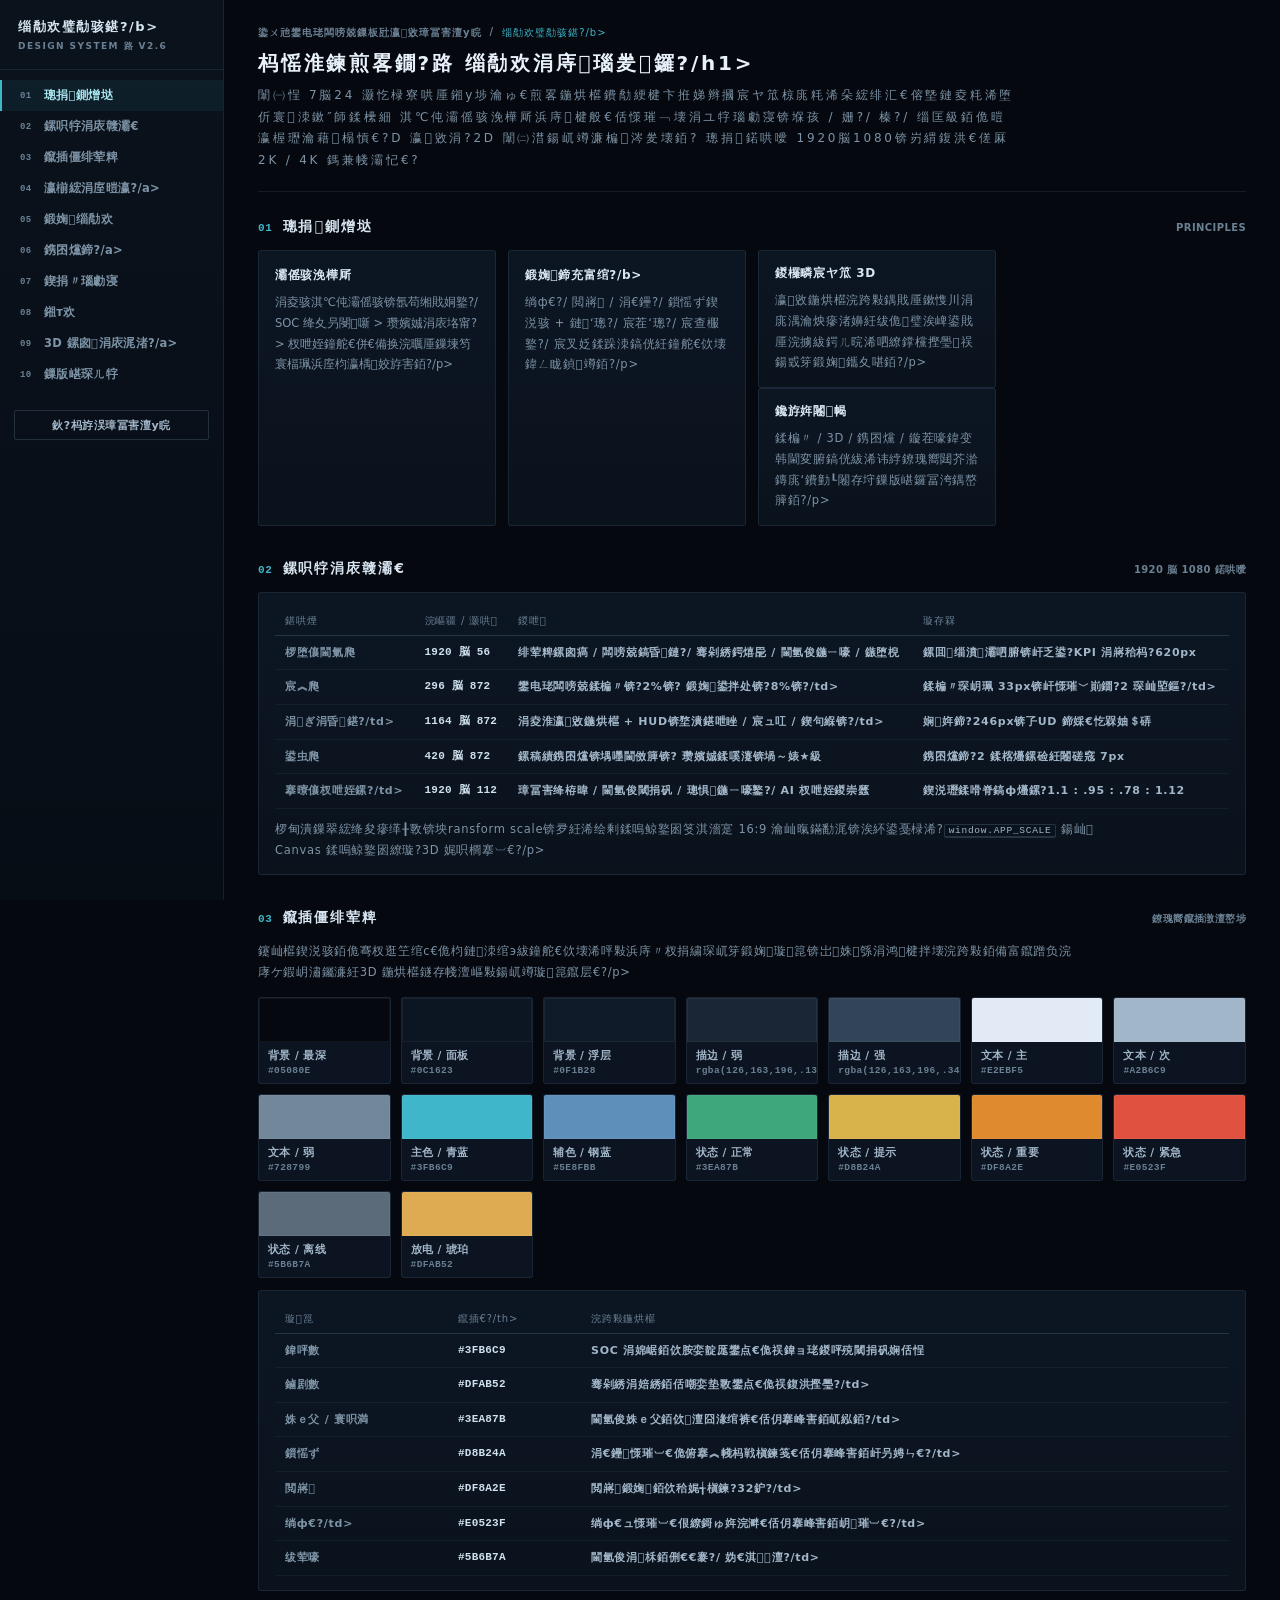
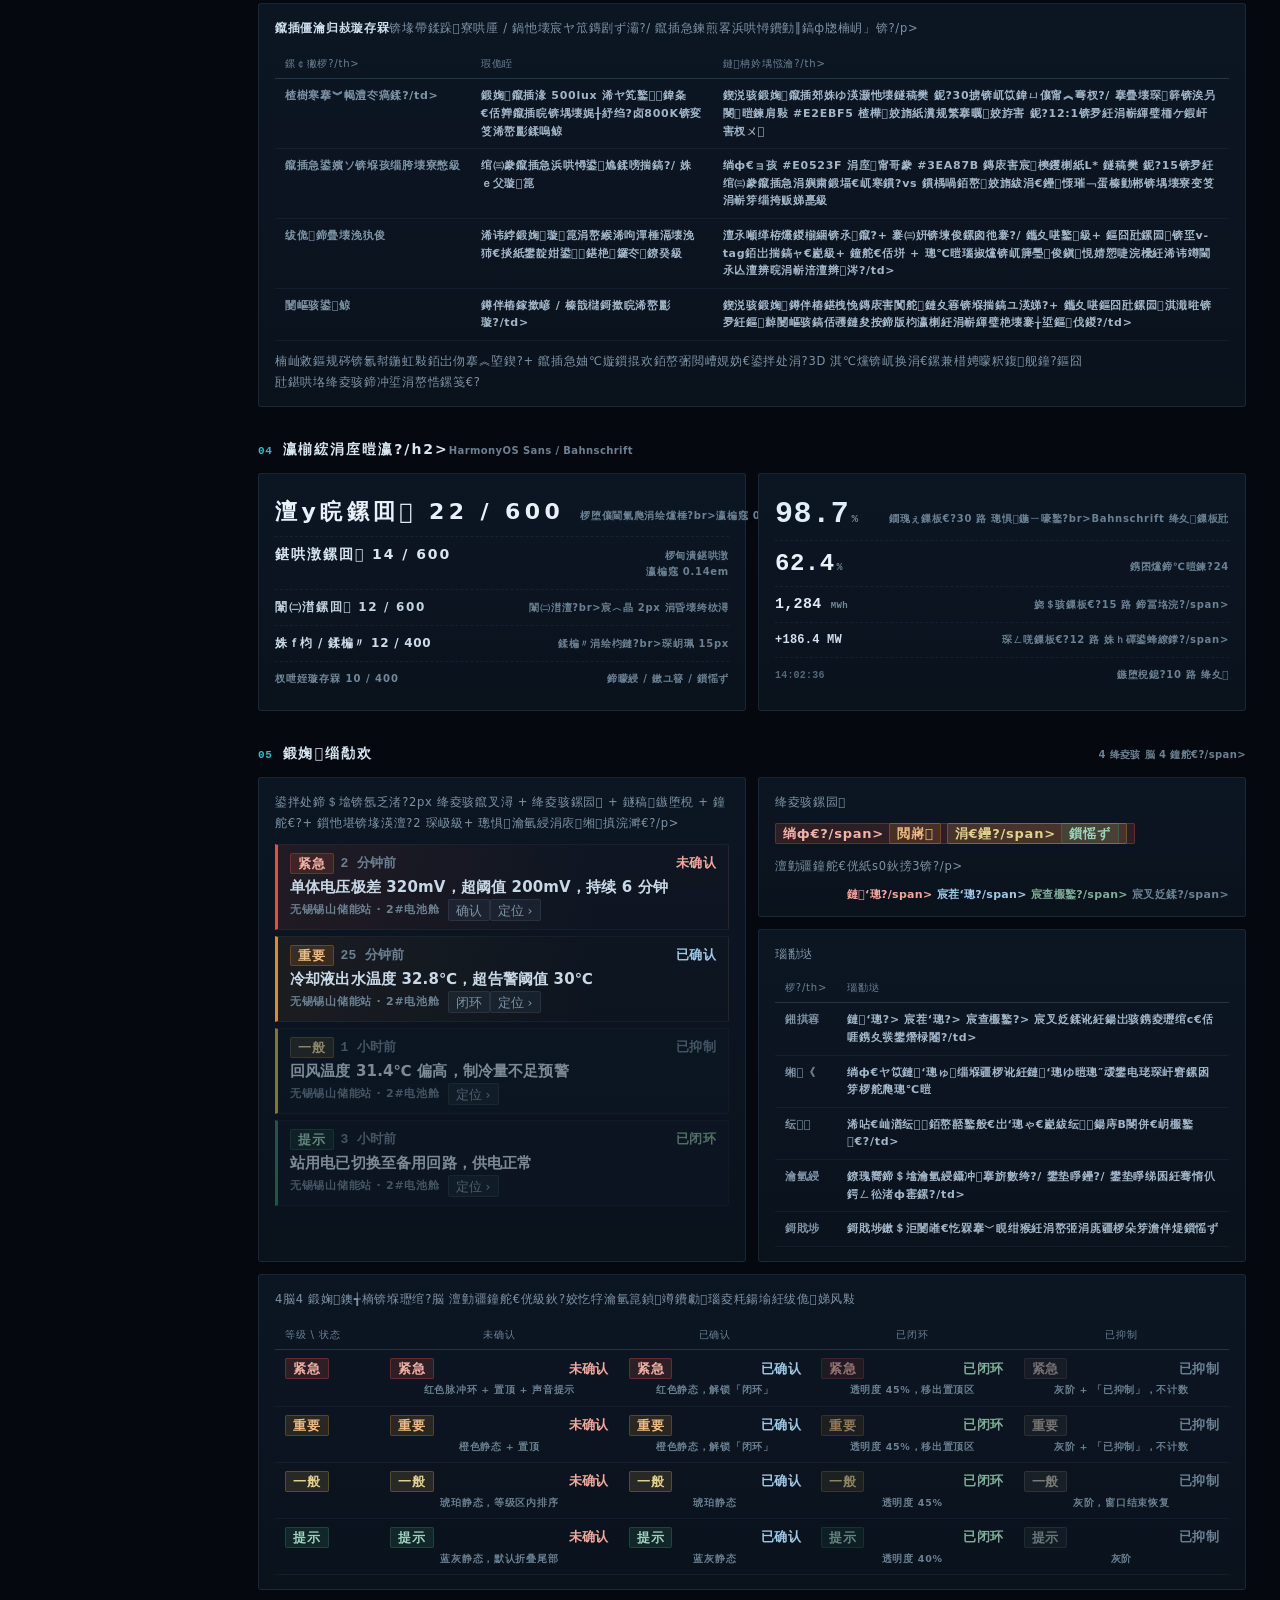
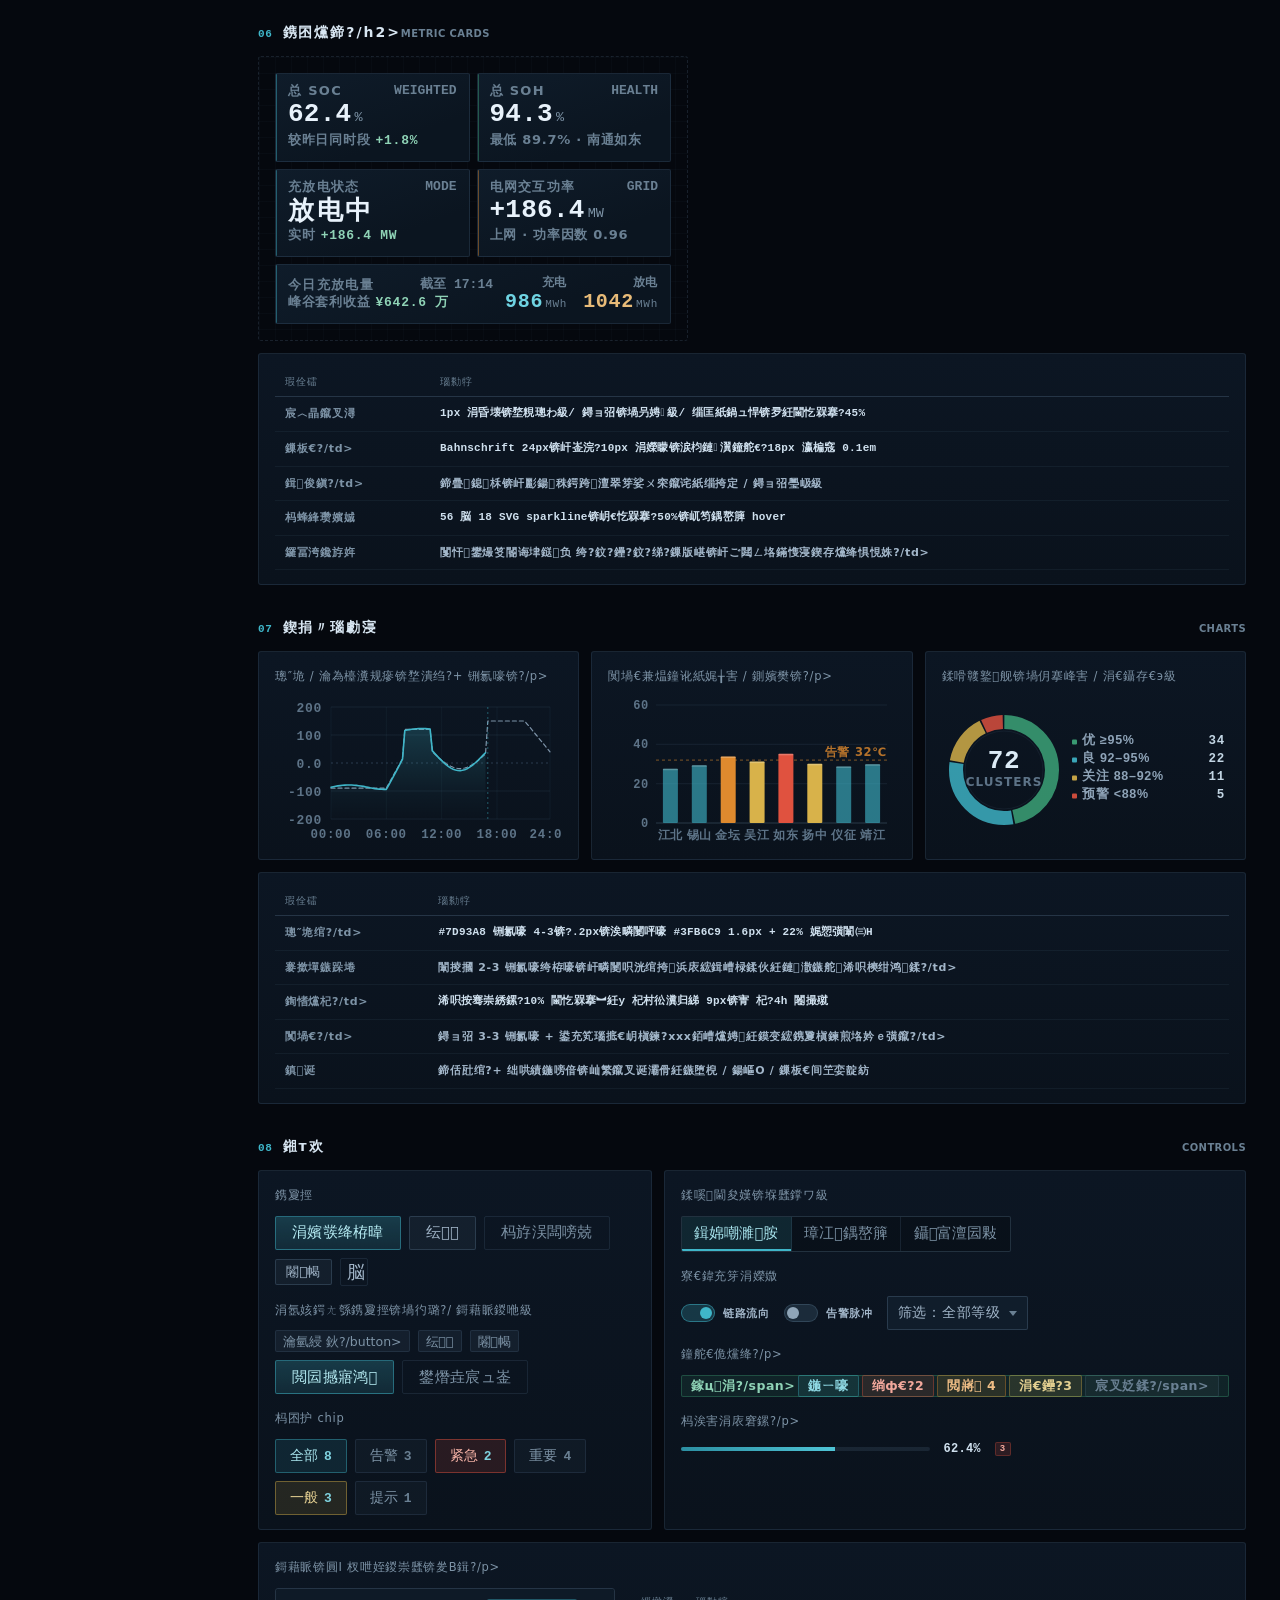
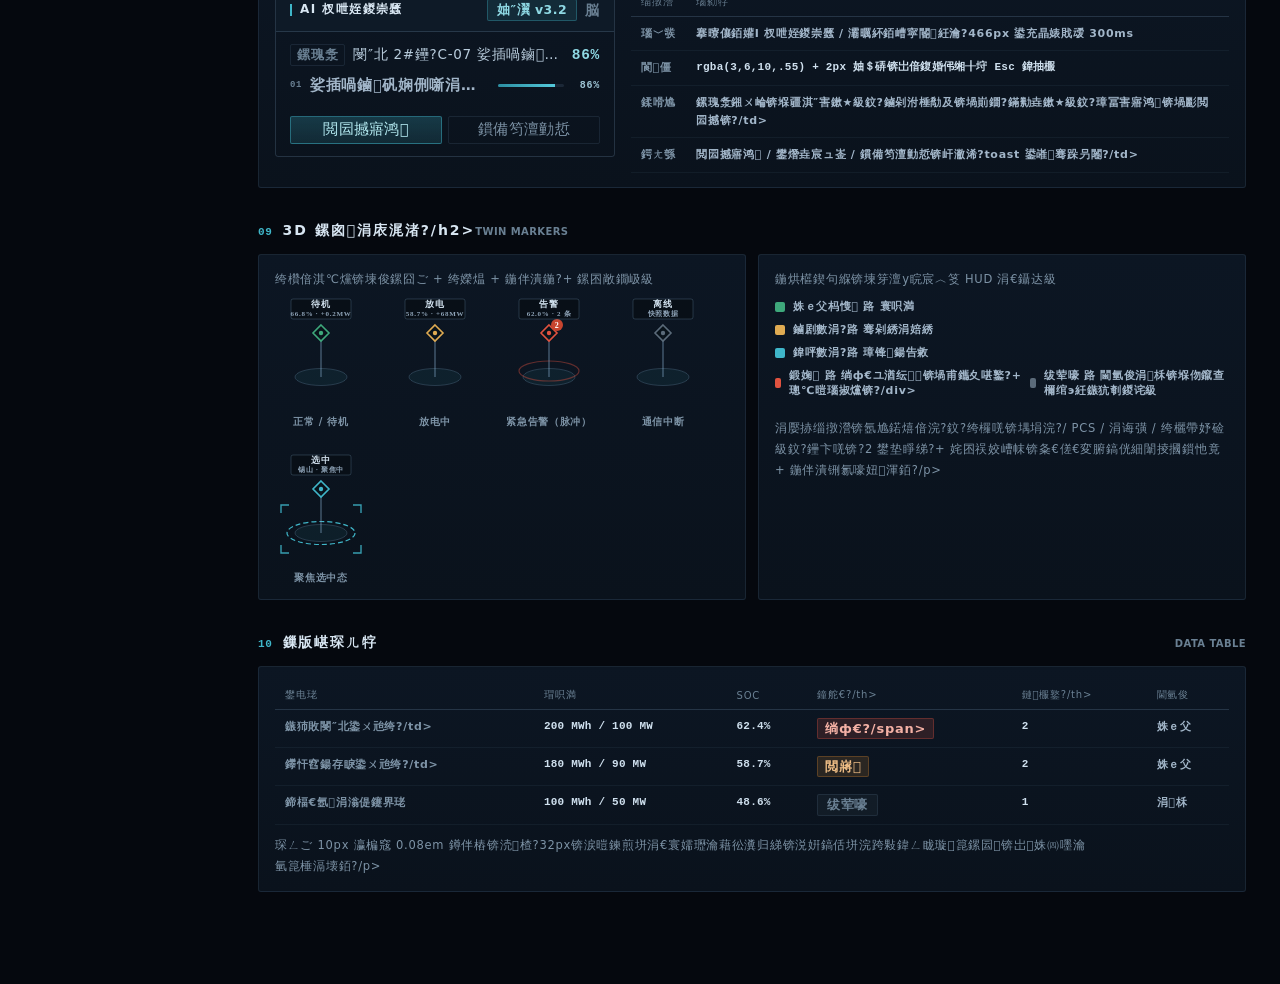
==== components.html @ c9ad31ce "chore: v1.2 initial commit (recovery from encoding incident)" ====
<!DOCTYPE html>
<html lang="zh-CN">
<head>
<meta charset="utf-8">
<meta name="viewport" content="width=device-width, initial-scale=1">
<title>缁勪欢璧勪骇鍖?路 鍌ㄨ兘闆嗙兢璋冨害澶у睆璁捐瑙勮寖</title>
<link rel="icon" type="image/svg+xml" href="assets/img/favicon.svg">
<link rel="stylesheet" href="assets/css/tokens.css?v=1.2.3">
<link rel="stylesheet" href="assets/css/components.css?v=1.2.3">
<link rel="stylesheet" href="assets/css/dashboard.css?v=1.2.3">
<link rel="stylesheet" href="assets/css/docs.css?v=1.2.3">
</head>
<body>

<div class="docs">
  <nav class="docs-nav">
    <div class="brand">
      <b>缁勪欢璧勪骇鍖?/b>
      <span>DESIGN SYSTEM 路 V2.6</span>
    </div>
    <div class="links" id="navLinks">
      <a href="#s1" class="on"><i>01</i>璁捐鍘熷垯</a>
      <a href="#s2"><i>02</i>鏍呮牸涓庡竷灞€</a>
      <a href="#s3"><i>03</i>鑹插僵绯荤粺</a>
      <a href="#s4"><i>04</i>瀛椾綋涓庢暟瀛?/a>
      <a href="#s5"><i>05</i>鍛婅缁勪欢</a>
      <a href="#s6"><i>06</i>鎸囨爣鍗?/a>
      <a href="#s7"><i>07</i>鍥捐〃瑙勮寖</a>
      <a href="#s8"><i>08</i>鎺т欢</a>
      <a href="#s9"><i>09</i>3D 鏍囪涓庡浘渚?/a>
      <a href="#s10"><i>10</i>鏁版嵁琛ㄦ牸</a>
    </div>
    <a class="back" href="index.html">鈥?杩斿洖璋冨害澶у睆</a>
  </nav>

  <main class="docs-main">

    <div class="doc-hero">
      <div class="crumbs-doc">鍌ㄨ兘鐢电珯闆嗙兢鏁板瓧瀛敓璋冨害澶у睆 <span>/</span> <b>缁勪欢璧勪骇鍖?/b></div>
      <h1>杩愮淮鍊煎畧鐗?路 缁勪欢涓庤瑙夎鑼?/h1>
      <p>
        闈㈠悜 7脳24 灏忔椂寮哄厜鎺у埗瀹ゅ€煎畧鍦烘櫙鐨勪綆楗卞拰娣辫摑宸ヤ笟椋庣粍浠朵綋绯汇€傛墍鏈夌粍浠堕伒寰洓鏉″師鍒欙細
        淇℃伅灞傜骇浼樺厛浜庤楗般€佸憡璀﹁壊涓ユ牸瑙勮寖锛堢孩 / 姗?/ 榛?/ 缁匡級銆佹暟瀛楃瓑瀹藉榻愩€?D 瀛敓涓?2D 闈㈡澘鍚屼竴濂楄涔夎壊銆?
        璁捐鍩哄噯 1920脳1080锛岃緭鍑洪€傞厤 2K / 4K 鎷兼帴灞忋€?
      </p>
    </div>

    <!-- 01 璁捐鍘熷垯 -->
    <section class="sec" id="s1">
      <div class="sec-hd"><span class="no">01</span><h2>璁捐鍘熷垯</h2><span class="tip">PRINCIPLES</span></div>
      <div class="grid-4">
        <div class="card">
          <b style="font-size:12px;color:#d8e6f2;letter-spacing:.06em">灞傜骇浼樺厛</b>
          <p class="desc" style="margin:8px 0 0">涓夌骇淇℃伅灞傜骇锛氬苟缃戝姛鐜?/ SOC 绛夊叧閿噺 &gt; 瓒嬪娍涓庡垎甯?&gt; 杈呭姪鐘舵€併€備换浣曞厜鏁堜笉寰楅珮浜庢枃瀛楀姣斿害銆?/p>
        </div>
        <div class="card">
          <b style="font-size:12px;color:#d8e6f2;letter-spacing:.06em">鍛婅鍗充富绾?/b>
          <p class="desc" style="margin:8px 0 0">绱ф€?/ 閲嶈 / 涓€鑸?/ 鎻愮ず鍥涚骇 + 鏈‘璁?/ 宸茬‘璁?/ 宸查棴鐜?/ 宸叉姂鍒跺洓鎬侊紝鐘舵€佽壊鍏ㄥ眬鍞竴銆?/p>
        </div>
        <div class="card">
          <b style="font-size:12px;color:#d8e6f2;letter-spacing:.06em">鍐欏疄宸ヤ笟 3D</b>
          <p class="desc" style="margin:8px 0 0">瀛敓鍦烘櫙浣跨敤鍝戝厜鏉愯川涓庣湡瀹炴瘮渚嬶紝绂佹璧涘崥鍙戝厜浣擄紱鍔ㄦ晥浠呬繚鐣欓摼璺祦鍚戜笌鍛婅鑴夊啿銆?/p>
        </div>
        <div class="card">
          <b style="font-size:12px;color:#d8e6f2;letter-spacing:.06em">鑱斿姩闂幆</b>
          <p class="desc" style="margin:8px 0 0">鍒楄〃 / 3D / 鎸囨爣 / 鏇茬嚎鍏变韩閫変腑鎬侊紱浠讳綍鐐瑰嚮閮芥湁鏄庣‘鐨勭┖闂存垨鏁版嵁鑼冨洿鍝嶅簲銆?/p>
        </div>
      </div>
    </section>

    <!-- 02 鏍呮牸 -->
    <section class="sec" id="s2">
      <div class="sec-hd"><span class="no">02</span><h2>鏍呮牸涓庡竷灞€</h2><span class="tip">1920 脳 1080 鍩哄噯</span></div>
      <div class="card">
        <table class="spec-table">
          <tr><th>鍖哄煙</th><th>浣嶇疆 / 灏哄</th><th>鍐呭</th><th>璇存槑</th></tr>
          <tr><td>椤堕儴閫氭爮</td><td class="num">1920 脳 56</td><td>绯荤粺鏍囪瘑 / 闆嗙兢鎬昏鏈?/ 骞剁綉鍔熺巼 / 閫氫俊鍦ㄧ嚎 / 鏃堕棿</td><td>鏍囬缁濆灞呬腑锛屽乏鍙?KPI 涓嶈秴杩?620px</td></tr>
          <tr><td>宸︽爮</td><td class="num">296 脳 872</td><td>鐢电珯闆嗙兢鍒楄〃锛?2%锛? 鍛婅鍙拌处锛?8%锛?/td><td>鍒楄〃琛岄珮 33px锛屽憡璀﹀崱鐗?2 琛屾埅鏂?/td></tr>
          <tr><td>涓ぎ涓昏鍖?/td><td class="num">1164 脳 872</td><td>涓夌淮瀛敓鍦烘櫙 + HUD锛堥潰鍖呭睉 / 宸ュ叿 / 鍥句緥锛?/td><td>娴姩鍗?246px锛孒UD 鍗婇€忔槑妯＄硦</td></tr>
          <tr><td>鍙虫爮</td><td class="num">420 脳 872</td><td>鏍稿績鎸囨爣锛堣嚜閫傚簲锛? 瓒嬪娍鍒嗘瀽锛堝～婊★級</td><td>鎸囨爣鍗?2 鍒楁爡鏍硷紝闂磋窛 7px</td></tr>
          <tr><td>搴曢儴杈呭姪鏍?/td><td class="num">1920 脳 112</td><td>璋冨害绛栫暐 / 閫氫俊閾捐矾 / 璁惧鍦ㄧ嚎鐜?/ AI 杈呭姪鍐崇瓥</td><td>鍥涚瓑鍒嗗脊鎬ф爡鏍?1.1 : .95 : .78 : 1.12</td></tr>
        </table>
        <p class="desc" style="margin:10px 0 0">椤甸潰鏁翠綋绛夋瘮缂╂斁锛坱ransform scale锛夛紝浠绘剰鍒嗚鲸鐜囦笅淇濇寔 16:9 瀹屾暣鏋勫浘锛涘紑鍙戞椂浠?<span class="kbd">window.APP_SCALE</span> 鍚屾 Canvas 鍒嗚鲸鐜囦繚璇?3D 娓呮櫚搴︺€?/p>
      </div>
    </section>

    <!-- 03 鑹插僵 -->
    <section class="sec" id="s3">
      <div class="sec-hd"><span class="no">03</span><h2>鑹插僵绯荤粺</h2><span class="tip">鐐瑰嚮鑹插潡澶嶅埗</span></div>
      <p class="desc">鑳屾櫙鍥涚骇銆佹弿杈逛笁绾с€佹枃鏈洓绾э紱鐘舵€佽壊浠呯敤浜庤〃杈捐繍琛屼笌鍛婅璇箟锛岀姝綔涓鸿楗拌壊浣跨敤銆備富鑹蹭负浣庨ケ鍜岄潚钃濓紝3D 鍦烘櫙鐩存帴澶嶇敤鍚屼竴璇箟鑹层€?/p>
      <div class="swatches" id="swatches"></div>
      <div class="card" style="margin-top:12px">
        <table class="spec-table">
          <tr><th>璇箟</th><th>鑹插€?/th><th>浣跨敤鍦烘櫙</th></tr>
          <tr><td>鍏呯數</td><td class="num">#3FB6C9</td><td>SOC 涓婂崌銆佽胺娈靛厖鐢点€佹祦鍏ョ珯鍐呯殑閾捐矾娴佸悜</td></tr>
          <tr><td>鏀剧數</td><td class="num">#DFAB52</td><td>骞剁綉涓婄綉銆佸嘲娈垫斁鐢点€佹祦鍑洪摼璺?/td></tr>
          <tr><td>姝ｅ父 / 寰呮満</td><td class="num">#3EA87B</td><td>閫氫俊姝ｅ父銆佽澶囧湪绾裤€佸仴搴峰害銆屼紭銆?/td></tr>
          <tr><td>鎻愮ず</td><td class="num">#D8B24A</td><td>涓€鑸憡璀︺€佹俯搴︽帴杩戦槇鍊笺€佸仴搴峰害銆屽叧娉ㄣ€?/td></tr>
          <tr><td>閲嶈</td><td class="num">#DF8A2E</td><td>閲嶈鍛婅銆佽秴娓╅槇鍊?32鈩?/td></tr>
          <tr><td>绱ф€?/td><td class="num">#E0523F</td><td>绱ф€ュ憡璀︺€佷繚鎶ゅ姩浣溿€佸仴搴峰害銆岄璀︺€?/td></tr>
          <tr><td>绂荤嚎</td><td class="num">#5B6B7A</td><td>閫氫俊涓柇銆侀€€褰?/ 妫€淇澶?/td></tr>
        </table>
      </div>

      <div class="card" style="margin-top:12px">
        <p class="desc" style="margin-bottom:12px"><b style="color:#cfe0ee">鑹插僵瀹归敊璇存槑</b>锛堟帶鍒跺寮哄厜 / 鍋忚壊宸ヤ笟鏄剧ず灞?/ 鑹插急鍊煎畧浜哄憳鐨勭‖鎬ф牎楠岄」锛?/p>
        <table class="spec-table">
          <tr><th>鏍￠獙椤?/th><th>瑕佹眰</th><th>鏈柟妗堣惤瀹?/th></tr>
          <tr>
            <td>楂樹寒搴︾幆澧冭瘑鍒?/td>
            <td>鍛婅鑹插湪 500lux 浠ヤ笂鐜鍏夈€佸亸鑹插睆锛堣壊娓╂紓绉?卤800K锛変笅浠嶅彲鍒嗚鲸</td>
            <td>鍥涚骇鍛婅鑹插郊姝ゆ渶灏忚壊鐩稿樊 鈮?30掳锛屼笖鍏ㄩ儴甯︽弿杈?/ 搴曡壊琛簳锛涘叧閿暟鍊肩敤 #E2EBF5 楂樺姣旓紙瀵规繁搴曞姣斿害 鈮?12:1锛夛紝涓嶄緷璧栭ケ鍜屽害杈ㄨ</td>
          </tr>
          <tr>
            <td>鑹插急鍙嬪ソ锛堢孩缁胯壊寮憋級</td>
            <td>绾㈢豢鑹插急浜哄憳鍙尯鍒嗙揣鎬?/ 姝ｅ父璇箟</td>
            <td>绱ф€ョ孩 #E0523F 涓庢甯哥豢 #3EA87B 鏄庡害宸樉钁楋紙L* 鐩稿樊 鈮?15锛夛紝绾㈢豢鑹插急涓嬩粛鍛堛€屼寒鏆?vs 鏆楀喎銆嶅姣旓紱涓€鑸憡璀﹁蛋榛勭郴锛堣壊寮变笅涓嶄笌缁挎贩娣嗭級</td>
          </tr>
          <tr>
            <td>绂佹鍗曡壊浼犱俊</td>
            <td>浠讳綍鍛婅璇箟涓嶅緱浠呴潬棰滆壊浼犻€掞紙鐢靛姏鍙鍖栬鑼冭鐐癸級</td>
            <td>澶氶噸缂栫爜鍐椾綑锛氶鑹?+ 褰㈢姸锛堜俊鏍囪彵褰?/ 鑴夊啿鐜級+ 鏂囧瓧鏍囩锛坙v-tag銆岀揣鎬ャ€嶏級+ 鐘舵€佸垪 + 璁℃暟瑙掓爣锛屼簲璺俊鎭悓婧愬啑浣欙紝浠讳竴閫氶亾澶辨晥涓嶄涪澶辫涔?/td>
          </tr>
          <tr>
            <td>闄嶇骇鍙鲸</td>
            <td>鐏伴樁鎵撳嵃 / 榛戠櫧鎶撳睆浠嶅彲璇?/td>
            <td>鍥涚骇鍛婅鐏伴樁鍖栧悗鏄庡害闃舵鏈夊簭锛堢揣鎬ユ渶娣?+ 鑴夊啿鏂囧瓧鏍囩淇濈暀锛夛紝鏂繛闄嶇骇鎬佸彟鏈夋按鍗版枃瀛楋紝涓嶄緷璧栬壊褰╁垽鏂伐鍐?/td>
          </tr>
        </table>
        <p class="desc" style="margin:10px 0 0">
          楠屾敹鏂规硶锛氱幇鍦虹敤銆岀伆搴︽埅鍥?+ 鑹插急妯℃嫙鎻掍欢銆嶅弻閲嶆娊妫€鍙拌处涓?3D 淇℃爣锛屼换涓€鏍兼棤娉曚粎鍑舰鐘?鏂囧瓧鍖哄垎绛夌骇鍗冲垽涓嶅悎鏍笺€?
        </p>
      </div>
    </section>

    <!-- 04 瀛椾綋 -->
    <section class="sec" id="s4">
      <div class="sec-hd"><span class="no">04</span><h2>瀛椾綋涓庢暟瀛?/h2><span class="tip">HarmonyOS Sans / Bahnschrift</span></div>
      <div class="grid-2">
        <div class="card">
          <div class="type-row"><span class="demo" style="font-size:22px;letter-spacing:.2em;color:#e8f1fa;font-weight:600">澶у睆鏍囬 22 / 600</span><span class="meta">椤堕儴閫氭爮涓绘爣棰?br>瀛楄窛 0.2em</span></div>
          <div class="type-row"><span class="demo" style="font-size:14px;letter-spacing:.14em;color:#d8e6f2;font-weight:600">鍖哄潡鏍囬 14 / 600</span><span class="meta">椤甸潰鍖哄潡<br>瀛楄窛 0.14em</span></div>
          <div class="type-row"><span class="demo" style="font-size:12px;letter-spacing:.14em;color:#c2d3e3;font-weight:600">闈㈡澘鏍囬 12 / 600</span><span class="meta">闈㈡澘澶?br>宸︿晶 2px 涓昏壊绔栨潯</span></div>
          <div class="type-row"><span class="demo" style="font-size:12px;color:#ccdcea">姝ｆ枃 / 鍒楄〃 12 / 400</span><span class="meta">鍒楄〃涓绘枃鏈?br>琛岄珮 15px</span></div>
          <div class="type-row"><span class="demo" style="font-size:10px;letter-spacing:.1em;color:#728799">杈呭姪璇存槑 10 / 400</span><span class="meta">鍗曚綅 / 鏉ユ簮 / 鎻愮ず</span></div>
        </div>
        <div class="card">
          <div class="type-row"><span class="demo num" style="font-size:30px;color:#dfeef8;font-weight:600">98.7<i style="font-size:11px;color:#728799;margin-left:2px;font-style:normal">%</i></span><span class="meta">鐗瑰ぇ鏁板€?30 路 璁惧鍦ㄧ嚎鐜?br>Bahnschrift 绛夊鏁板瓧</span></div>
          <div class="type-row"><span class="demo num" style="font-size:24px;color:#e8f2fb;font-weight:600">62.4<i style="font-size:10px;color:#728799;margin-left:2px;font-style:normal">%</i></span><span class="meta">鎸囨爣鍗℃暟鍊?24</span></div>
          <div class="type-row"><span class="demo num" style="font-size:15px;color:#dcebf6">1,284 <span style="font-size:9px;color:#728799">MWh</span></span><span class="meta">娆＄骇鏁板€?15 路 鍗冨垎浣?/span></div>
          <div class="type-row"><span class="demo num" style="font-size:12px;color:#cfe0ee">+186.4 MW</span><span class="meta">琛ㄥ唴鏁板€?12 路 姝ｈ礋鍙蜂繚鐣?/span></div>
          <div class="type-row"><span class="demo num" style="font-size:10px;color:#54687a">14:02:36</span><span class="meta">鏃堕棿鎴?10 路 绛夊</span></div>
        </div>
      </div>
    </section>

    <!-- 05 鍛婅缁勪欢 -->
    <section class="sec" id="s5">
      <div class="sec-hd"><span class="no">05</span><h2>鍛婅缁勪欢</h2><span class="tip">4 绛夌骇 脳 4 鐘舵€?/span></div>
      <div class="grid-2">
        <div class="card">
          <p class="desc" style="margin-bottom:10px">鍙拌处鍗＄墖锛氬乏渚?2px 绛夌骇鑹叉潯 + 绛夌骇鏍囩 + 鐩稿鏃堕棿 + 鐘舵€?+ 鎻忚堪锛堟渶澶?2 琛岋級+ 璁惧瀹氫綅涓庡缃搷浣溿€?/p>
          <div id="alertSamples" style="display:flex;flex-direction:column;gap:6px"></div>
        </div>
        <div>
          <div class="card" style="margin-bottom:12px">
            <p class="desc" style="margin-bottom:10px">绛夌骇鏍囩</p>
            <div class="tag-wall">
              <span class="lv-tag crit">绱ф€?/span>
              <span class="lv-tag high">閲嶈</span>
              <span class="lv-tag warn">涓€鑸?/span>
              <span class="lv-tag info">鎻愮ず</span>
            </div>
            <p class="desc" style="margin:12px 0 10px">澶勭疆鐘舵€侊紙s0鈥搒3锛?/p>
            <div class="tag-wall">
              <span class="al-status s0" style="font-size:11px">鏈‘璁?/span>
              <span class="al-status s1" style="font-size:11px">宸茬‘璁?/span>
              <span class="al-status s2" style="font-size:11px">宸查棴鐜?/span>
              <span class="al-status s3" style="font-size:11px">宸叉姂鍒?/span>
            </div>
          </div>
          <div class="card">
            <p class="desc" style="margin-bottom:10px">瑙勫垯</p>
            <table class="spec-table">
              <tr><th>椤?/th><th>瑙勫垯</th></tr>
              <tr><td>鎺掑簭</td><td>鏈‘璁?&gt; 宸茬‘璁?&gt; 宸查棴鐜?&gt; 宸叉姂鍒讹紝鍚岀骇鎸夌瓑绾с€佸啀鎸夊彂鐢熸椂闂?/td></tr>
              <tr><td>缃《</td><td>绱ф€ヤ笖鏈‘璁ゅ缁堢疆椤讹紝鏈‘璁ゆ暟璁″叆鐢电珯琛屽窘鏍囦笌椤舵爮璁℃暟</td></tr>
              <tr><td>纭</td><td>浠呫€屾湭纭銆嶅嚭鐜般€岀‘璁ゃ€嶏紱纭鍚庤В閿併€岄棴鐜€?/td></tr>
              <tr><td>瀹氫綅</td><td>鐐瑰嚮鍗＄墖瀹氫綅鑷冲搴旂數绔?/ 鐢垫睜鑸?/ 鐢垫睜绨囷紝骞惰仈鍔ㄥ彸渚ф寚鏍?/td></tr>
              <tr><td>鎶戝埗</td><td>鎶戝埗鏉＄洰闄嶉€忔槑搴﹀睍绀猴紝涓嶅弬涓庣疆椤朵笌澹伴煶鎻愮ず</td></tr>
            </table>
          </div>
        </div>
      </div>

      <div class="card" style="margin-top:12px">
        <p class="desc" style="margin-bottom:12px">4脳4 鍛婅鐭╅樀锛堢瓑绾?脳 澶勭疆鐘舵€侊級鈥?姣忔牸瀹氫箟鍞竴鐨勮瑙夌粍鍚堬紝绂佹娣风敤</p>
        <div id="alertMatrix"></div>
      </div>
    </section>

    <!-- 06 鎸囨爣鍗?-->
    <section class="sec" id="s6">
      <div class="sec-hd"><span class="no">06</span><h2>鎸囨爣鍗?/h2><span class="tip">METRIC CARDS</span></div>
      <div class="showcase" id="metricShowcase" style="max-width:430px"></div>
      <div class="card" style="margin-top:12px">
        <table class="spec-table">
          <tr><th>瑕佺礌</th><th>瑙勬牸</th></tr>
          <tr><td>宸︿晶鑹叉潯</td><td class="num">1px 涓昏壊锛堥粯璁わ級/ 鐞ョ弨锛堝叧娉級/ 缁匡紙鍋ュ悍锛夛紝閫忔槑搴?45%</td></tr>
          <tr><td>鏁板€?/td><td class="num">Bahnschrift 24px锛屽崟浣?10px 涓嬫矇锛涙枃鏈瀷鐘舵€?18px 瀛楄窛 0.1em</td></tr>
          <tr><td>鍓俊鎭?/td><td>鍗曡鎴柇锛屽彲鍚秼鍔跨澶翠笌娑ㄨ穼鑹诧紙缁挎定 / 鐞ョ弨璺岋級</td></tr>
          <tr><td>杩蜂綘瓒嬪娍</td><td class="num">56 脳 18 SVG sparkline锛岄€忔槑搴?50%锛屼笉鍝嶅簲 hover</td></tr>
          <tr><td>鑼冨洿鑱斿姩</td><td>闅忓鐢熶笅閽诲垏鎹负 绔?鈫?鑸?鈫?绨?鏁版嵁锛屽ご閮ㄥ垎鏋愯寖鍥存爣绛惧悓姝?/td></tr>
        </table>
      </div>
    </section>

    <!-- 07 鍥捐〃 -->
    <section class="sec" id="s7">
      <div class="sec-hd"><span class="no">07</span><h2>鍥捐〃瑙勮寖</h2><span class="tip">CHARTS</span></div>
      <div class="grid-3">
        <div class="card">
          <p class="desc" style="margin-bottom:8px">璁″垝 / 瀹為檯瀵规瘮锛堥潰绉?+ 铏氱嚎锛?/p>
          <div id="specArea" style="height:150px;position:relative"></div>
        </div>
        <div class="card">
          <p class="desc" style="margin-bottom:8px">闃堝€兼煴鐘讹紙娓╁害 / 鍘嬪樊锛?/p>
          <div id="specBar" style="height:150px;position:relative"></div>
        </div>
        <div class="card">
          <p class="desc" style="margin-bottom:8px">鍒嗗竷鐜舰锛堝仴搴峰害 / 涓€鑷存€э級</p>
          <div id="specDonut" style="height:150px;position:relative"></div>
        </div>
      </div>
      <div class="card" style="margin-top:12px">
        <table class="spec-table">
          <tr><th>瑕佺礌</th><th>瑙勬牸</th></tr>
          <tr><td>璁″垝绾?/td><td class="num">#7D93A8 铏氱嚎 4-3锛?.2px锛涘疄闄呯嚎 #3FB6C9 1.6px + 22% 娓愬彉闈㈢Н</td></tr>
          <tr><td>褰撳墠鏃跺埢</td><td>闈掕摑 2-3 铏氱嚎绔栫嚎锛屽疄闄呮洸绾挎浜庡綋鍓嶆椂鍒伙紝鏈潵鏃舵浠呮樉绀鸿鍒?/td></tr>
          <tr><td>鍧愭爣杞?/td><td class="num">浠呮按骞崇綉鏍?10% 閫忔槑搴︼紝y 杞村彸瀵归綈 9px锛寈 杞?4h 闂撮殧</td></tr>
          <tr><td>闃堝€?/td><td>鐞ョ弨 3-3 铏氱嚎 + 鍙充笂瑙掋€岄槇鍊?xxx銆嶆爣娉紝鏌变綋鎸夐槇鍊煎垎妗ｅ彉鑹?/td></tr>
          <tr><td>鎮诞</td><td>鍗佸瓧绾?+ 绌哄績鍦嗙偣锛屾繁鑹叉诞灞傦紝鏃堕棿 / 鍚嶇О / 鏁板€间笁娈靛紡</td></tr>
        </table>
      </div>
    </section>

    <!-- 08 鎺т欢 -->
    <section class="sec" id="s8">
      <div class="sec-hd"><span class="no">08</span><h2>鎺т欢</h2><span class="tip">CONTROLS</span></div>
      <div class="grid-2">
        <div class="card">
          <p class="desc" style="margin-bottom:10px">鎸夐挳</p>
          <div class="tag-wall">
            <button class="btn primary">涓嬪彂绛栫暐</button>
            <button class="btn">纭</button>
            <button class="btn ghost">杩斿洖闆嗙兢</button>
            <button class="btn mini">闂幆</button>
            <button class="icon-btn">脳</button>
          </div>
          <p class="desc" style="margin:14px 0 10px">涓氬姟鍔ㄤ綔鎸夐挳锛堝彴璐?/ 鎶藉眽鍐咃級</p>
          <div class="tag-wall">
            <button class="al-act" style="cursor:pointer">瀹氫綅 鈥?/button>
            <button class="al-act" style="cursor:pointer">纭</button>
            <button class="al-act" style="cursor:pointer">闂幆</button>
            <button class="btn primary">閲囩撼寤鸿</button>
            <button class="btn ghost">鐢熸垚宸ュ崟</button>
          </div>
          <p class="desc" style="margin:14px 0 10px">杩囨护 chip</p>
          <div class="tag-wall" id="chipWall"></div>
        </div>
        <div class="card">
          <p class="desc" style="margin-bottom:10px">鍒嗘閫夋嫨锛堢瓥鐣ワ級</p>
          <div class="seg" style="max-width:330px">
            <button class="on">鍓婂嘲濉胺</button>
            <button>璋冮鍝嶅簲</button>
            <button>鑷富澶囩敤</button>
          </div>
          <p class="desc" style="margin:14px 0 10px">寮€鍏充笌涓嬫媺</p>
          <div class="tag-wall" id="ctrlWall" style="gap:14px"></div>
          <p class="desc" style="margin:14px 0 10px">鐘舵€佹爣绛?/p>
          <div class="tag-wall">
            <span class="tag ok">鎵ц涓?/span>
            <span class="tag acc">鍦ㄧ嚎</span>
            <span class="tag crit">绱ф€?2</span>
            <span class="tag high">閲嶈 4</span>
            <span class="tag warn">涓€鑸?3</span>
            <span class="tag off">宸叉姂鍒?/span>
          </div>
          <p class="desc" style="margin:14px 0 10px">杩涘害涓庡窘鏍?/p>
          <div style="display:flex;gap:14px;align-items:center;max-width:330px">
            <div style="flex:1">
              <div class="sc-bar" style="margin:0"><u style="width:62%"></u></div>
            </div>
            <span class="num" style="font-size:12px;color:#cfe0ee">62.4%</span>
            <span class="badge" style="font-family:var(--font-num);font-size:9px;padding:1px 4px;border-radius:2px;color:#f2a89c;background:rgba(224,82,63,.16);border:1px solid rgba(224,82,63,.28)">3</span>
          </div>
        </div>
      </div>

      <div class="card" style="margin-top:12px">
        <p class="desc" style="margin-bottom:10px">鎶藉眽锛圓I 杈呭姪鍐崇瓥锛夎В鍓?/p>
        <div style="display:grid;grid-template-columns:340px 1fr;gap:16px;align-items:start">
          <div style="border:1px solid var(--line-2);border-radius:3px;overflow:hidden">
            <div style="display:flex;align-items:center;gap:8px;padding:10px 14px;border-bottom:1px solid var(--line-2);background:#0e1a27">
              <span style="width:2px;height:12px;background:var(--acc);display:block"></span>
              <b style="font-size:12px;letter-spacing:.12em;color:#d8e6f2">AI 杈呭姪鍐崇瓥</b>
              <span class="tag acc" style="margin-left:auto">妯″瀷 v3.2</span>
              <span style="color:var(--txt-4);font-size:14px;line-height:1">脳</span>
            </div>
            <div style="padding:12px 14px;display:flex;flex-direction:column;gap:10px">
              <div class="ai-line"><span class="ai-k">鏍瑰洜</span><p>閿″北 2#鑸?C-07 娑插喎鏀矾娴侀噺涓嶈冻</p><b>86%</b></div>
              <div class="cause"><span class="rank">01</span><span class="txt">娑插喎鏀矾娴侀噺涓嶈冻 / 蹇彃鎺ュご鍗婂牭</span><span class="pbar"><u style="width:86%"></u></span><span class="pct">86%</span></div>
              <div class="ai-actions"><button class="btn primary">閲囩撼寤鸿</button><button class="btn ghost">鏆備笉澶勭悊</button></div>
            </div>
          </div>
          <table class="spec-table">
            <tr><th>缁撴瀯</th><th>瑙勬牸</th></tr>
            <tr><td>瑙﹀彂</td><td>搴曢儴銆孉I 杈呭姪鍐崇瓥 / 灞曞紑銆嶆寜閽紝瀹?466px 鍙充晶婊戝叆 300ms</td></tr>
            <tr><td>閬僵</td><td class="num">rgba(3,6,10,.55) + 2px 妯＄硦锛岀偣鍑婚伄缃╂垨 Esc 鍏抽棴</td></tr>
            <tr><td>鍒嗗尯</td><td>鏍瑰洜鎺ㄨ崘锛堢疆淇″害鏉★級鈫?鏀剁泭棰勪及锛堝崱鐗?鏋勬垚鏉★級鈫?璋冨害寤鸿锛堝彲閲囩撼锛?/td></tr>
            <tr><td>鍔ㄤ綔</td><td>閲囩撼寤鸿 / 鐢熸垚宸ュ崟 / 鏆備笉澶勭悊锛屽潎浠?toast 鍙嶉骞跺叧闂?/td></tr>
          </table>
        </div>
      </div>
    </section>

    <!-- 09 3D 鏍囪 -->
    <section class="sec" id="s9">
      <div class="sec-hd"><span class="no">09</span><h2>3D 鏍囪涓庡浘渚?/h2><span class="tip">TWIN MARKERS</span></div>
      <div class="grid-2">
        <div class="card">
          <p class="desc" style="margin-bottom:6px">绔欑偣淇℃爣锛堜俊鏍囧ご + 绔嬫煴 + 鍦伴潰鍦?+ 鏍囨敞鐗岋級</p>
          <div class="pin-demo" id="pinDemo"></div>
        </div>
        <div class="card">
          <p class="desc" style="margin-bottom:10px">鍦烘櫙鍥句緥锛堜笌澶у睆宸︿笅 HUD 涓€鑷达級</p>
          <div class="lg-sample">
            <div class="item"><i style="background:#3ea87b"></i>姝ｅ父杩愯 路 寰呮満</div>
            <div class="item"><i style="background:#dfab52"></i>鏀剧數涓?路 骞剁綉涓婄綉</div>
            <div class="item"><i style="background:#3fb6c9"></i>鍏呯數涓?路 璋锋鍚告敹</div>
            <div class="item"><i style="background:#e0523f"></i>鍛婅 路 绱ф€ユ湭纭锛堝甫鑴夊啿鐜?+ 璁℃暟瑙掓爣锛?/div>
            <div class="item"><i style="background:#5b6b7a"></i>绂荤嚎 路 閫氫俊涓柇锛堢伆鑹查檷绾э紝鏃犺剦鍐诧級</div>
          </div>
          <p class="desc" style="margin:12px 0 0">涓嬮捇缁撴瀯锛氬尯鍩熺偣浣?鈫?绔欏唴锛堣埍浣?/ PCS / 涓诲彉 / 绔欐帶妤硷級鈫?鑸卞唴锛?2 鐢垫睜绨?+ 姹囨祦姣嶆帓锛夈€傞€変腑鎬侊細闈掕摑鎻忚竟 + 鍦伴潰铏氱嚎妞渾銆?/p>
        </div>
      </div>
    </section>

    <!-- 10 琛ㄦ牸 -->
    <section class="sec" id="s10">
      <div class="sec-hd"><span class="no">10</span><h2>鏁版嵁琛ㄦ牸</h2><span class="tip">DATA TABLE</span></div>
      <div class="card">
        <table class="spec-table">
          <tr><th>鐢电珯</th><th>瑁呮満</th><th>SOC</th><th>鐘舵€?/th><th>鏈棴鐜?/th><th>閫氫俊</th></tr>
          <tr><td>鏃犻敗閿″北鍌ㄨ兘绔?/td><td class="num">200 MWh / 100 MW</td><td class="num">62.4%</td><td><span class="lv-tag crit">绱ф€?/span></td><td class="num">2</td><td>姝ｅ父</td></tr>
          <tr><td>鑻忓窞鍚存睙鍌ㄨ兘绔?/td><td class="num">180 MWh / 90 MW</td><td class="num">58.7%</td><td><span class="lv-tag high">閲嶈</span></td><td class="num">2</td><td>姝ｅ父</td></tr>
          <tr><td>鍗楅€氬涓滃偍鑳界珯</td><td class="num">100 MWh / 50 MW</td><td class="num">48.6%</td><td><span class="tag off">绂荤嚎</span></td><td class="num">1</td><td>涓柇</td></tr>
        </table>
        <p class="desc" style="margin:10px 0 0">琛ㄥご 10px 瀛楄窛 0.08em 鐏伴樁锛涜楂?32px锛涙暟鍊煎垪涓€寰嬬瓑瀹藉彸瀵归綈锛涚姸鎬佸垪浣跨敤鍏ㄥ眬璇箟鏍囩锛岀姝㈣嚜瀹氫箟棰滆壊銆?/p>
      </div>
    </section>

  </main>
</div>

<script src="assets/js/data.js"></script>
<script src="assets/js/charts.js"></script>
<script src="assets/js/docs.js"></script>
</body>
</html>
---- assets/css/tokens.css ----
/* ============================================================
   Design tokens · 储能集群调度大屏
   低饱和深蓝工业风 / 强光控制室 / 信息层级优先
   ============================================================ */
:root{
  /* 背景层级 */
  --bg-0:#05080e;
  --bg-1:#080e17;
  --bg-2:#0b1420;
  --bg-3:#0f1b28;
  --bg-4:#132334;

  /* 描边 */
  --line-1:rgba(126,163,196,.13);
  --line-2:rgba(126,163,196,.22);
  --line-3:rgba(126,163,196,.34);

  /* 文本（v0.9.5 对比度实测调整：--txt-3 5.8:1 / --txt-4 4.5:1，均过 WCAG AA 正文线，层级差保持一档） */
  --txt-1:#e2ebf5;
  --txt-2:#a2b6c9;
  --txt-3:#7d93a6;
  --txt-4:#6a8093;

  /* 主色：低饱和青蓝 + 钢蓝 */
  --acc:#3fb6c9;
  --acc-soft:rgba(63,182,201,.13);
  --acc-2:#5e8fbb;

  /* 状态色（严格规范） */
  --ok:#3ea87b;
  --warn:#d8b24a;
  --high:#df8a2e;
  --crit:#e0523f;
  --off:#5b6b7a;

  --charge:#3fb6c9;
  --discharge:#dfab52;

  /* 字体 */
  --font-ui:"HarmonyOS Sans SC","PingFang SC","Microsoft YaHei","Noto Sans SC",system-ui,sans-serif;
  --font-num:"Bahnschrift","DIN Alternate","Roboto Mono",ui-monospace,Consolas,monospace;

  /* 字号阶梯（v0.9.4）：正文下限 15px / 辅助下限 13px，11px 及以下全部清理 */
  --fs-display:32px;  /* 大屏核心数字 */
  --fs-h1:24px;
  --fs-h2:18px;
  --fs-body:15px;     /* 正文最小 15px */
  --fs-caption:13px;  /* 辅助信息 */
  --fs-tiny:12px;     /* 仅单位/时间戳 */

  /* 间距令牌（v0.9.4）：面板内边距 16–20px，面板间距 16px */
  --sp-1:8px;
  --sp-2:16px;
  --sp-3:24px;

  --r:3px;
}

/* 2K/4K 拼接屏（v0.9.5）：观看距离 3–5m，字号随物理尺寸整体放大一档，不靠 clamp 拉伸 */
@media (min-width:2560px){
  :root{
    --fs-display:40px;
    --fs-h1:30px;
    --fs-h2:22px;
    --fs-body:17px;
    --fs-caption:15px;
    --fs-tiny:14px;
    /* 间距与字号同比例升档（≈1.13×），避免面板密度失衡（v0.9.6 校准） */
    --sp-1:9px;
    --sp-2:18px;
    --sp-3:27px;
  }
}
/* 4K 拼接屏（v0.9.9）：观看距离更远（3–5m 对 3840 物理），再升一档 */
@media (min-width:3200px){
  :root{
    --fs-display:46px;
    --fs-h1:34px;
    --fs-h2:25px;
    --fs-body:19px;
    --fs-caption:17px;
    --fs-tiny:15px;
    --sp-1:10px;
    --sp-2:20px;
    --sp-3:30px;
  }
}

*,*::before,*::after{box-sizing:border-box}
html{height:100%}
html,body{margin:0}
body{
  background:var(--bg-0);
  color:var(--txt-1);
  font-family:var(--font-ui);
  font-size:var(--fs-body);
  font-variant-numeric:tabular-nums; /* 跳动数字等宽对齐，不抖动 */
  -webkit-font-smoothing:antialiased;
  overflow:hidden; /* v0.9.4：流式一屏布局（不再整屏 scale），面板内部各自滚动 */
}
h1,h2,h3,h4,p{margin:0;font-weight:500}
button{font-family:inherit;color:inherit}
[hidden]{display:none !important} /* 防止组件 display 覆盖 hidden 语义 */
b,i,em{font-style:normal;font-weight:600}
::selection{background:rgba(63,182,201,.28)}

/* 滚动条 */
.scroll{overflow-y:auto;overscroll-behavior:contain}
.scroll::-webkit-scrollbar{width:6px;height:6px}
.scroll::-webkit-scrollbar-track{background:transparent}
.scroll::-webkit-scrollbar-thumb{background:rgba(126,163,196,.18);border-radius:3px}
.scroll::-webkit-scrollbar-thumb:hover{background:rgba(126,163,196,.3)}

/* 数字：等宽、窄体，工业仪表感 */
.num{font-family:var(--font-num);font-variant-numeric:tabular-nums;letter-spacing:.02em}

/* 大屏容器（v0.9.4 流式布局）：不再 1920×1080 固定画布 + 整屏 scale，
   改为视口自适应网格 + 固定 px 字号（正文 ≥15px 不被压缩），窄视口下列宽弹性收缩 */
.app{
  position:relative;
  width:100vw;height:100vh;
  display:grid;
  /* v1.1 黄金三角：左看站点、中看拓扑（全高）、右看指标+告警+趋势；告警不再横跨底部 */
  grid-template-columns:clamp(240px,19vw,260px) minmax(0,1fr) clamp(340px,20vw,380px);
  grid-template-rows:56px minmax(0,1fr) minmax(60px,auto);
  grid-template-areas:
    "top    top    top"
    "left   center right"
    "bottom bottom bottom";
  gap:var(--sp-2);
  padding:var(--sp-2);
  overflow:hidden; /* 裁剪标注层等比例缩放后的视觉溢出（3840 宽下 --anno-s=2 时 anno-layer 视觉高 2160） */
  background:
    radial-gradient(120% 90% at 50% -10%, #0c1826 0%, #070d16 46%, #04070c 100%);
}
/* v1.2 驾驶舱模式：投屏态——只留顶栏 KPI 与拓扑主视图（body.cockpit 由 localStorage 记忆） */
body.cockpit .app{
  grid-template-columns:minmax(0,1fr);
  grid-template-rows:56px minmax(0,1fr);
  grid-template-areas:
    "top"
    "center";
}
body.cockpit .col-left,
body.cockpit .col-right,
body.cockpit .bottombar{display:none}
/* 极细网格纹理，克制 */
.app::before{
  content:"";position:absolute;inset:0;pointer-events:none;z-index:0;
  background-image:
    linear-gradient(rgba(126,163,196,.026) 1px, transparent 1px),
    linear-gradient(90deg, rgba(126,163,196,.026) 1px, transparent 1px);
  background-size:48px 48px;
  mask-image:radial-gradient(90% 80% at 50% 40%, #000 0%, transparent 100%);
}
.app > *{position:relative;z-index:1}
---- assets/css/components.css ----
/* ============================================================
   通用组件 · 面板 / 徽标 / 按钮 / 抽屉 / 提示
   ============================================================ */

/* ---------- 面板 ---------- */
.panel{
  position:relative;
  display:flex;flex-direction:column;min-height:0;
  background:linear-gradient(180deg,#0c1623 0%,#0a121c 100%);
  border:1px solid var(--line-1);
  border-radius:var(--r);
  overflow:hidden;
}
.panel::after{
  content:"";position:absolute;inset:0;pointer-events:none;
  box-shadow:inset 0 1px 0 rgba(255,255,255,.035);
}
.panel-hd{
  flex:0 0 34px;height:34px;display:flex;align-items:center;gap:8px;
  padding:0 10px;
  border-bottom:1px solid var(--line-1);
  background:linear-gradient(180deg,rgba(36,60,84,.32),rgba(18,32,46,.06));
}
.panel-hd .bar{width:2px;height:11px;background:var(--acc);flex:0 0 2px;opacity:.9}
.panel-hd .bar.crit{background:var(--crit)}
.panel-hd h3{font-size:12px;font-weight:600;letter-spacing:.14em;color:#c2d3e3;white-space:nowrap}
.panel-hd .meta{margin-left:auto;font-size:10.5px;color:var(--txt-4);letter-spacing:.04em;white-space:nowrap}
.hd-tag{
  font-size:10px;line-height:15px;padding:0 5px;border-radius:2px;
  color:var(--txt-2);background:rgba(126,163,196,.1);
  border:1px solid var(--line-1);
  font-family:var(--font-num);letter-spacing:.04em;
}
.hd-tag.crit{color:#f0a396;background:rgba(224,82,63,.12);border-color:rgba(224,82,63,.28)}
.hd-tag.scope{color:#8fd9e4;background:var(--acc-soft);border-color:rgba(63,182,201,.3)}
.panel-bd{flex:1;min-height:0;display:flex;flex-direction:column}

.link-btn{
  background:none;border:0;padding:0;margin-left:auto;
  font-size:10.5px;color:var(--acc);cursor:pointer;letter-spacing:.02em;opacity:.85;
}
.link-btn:hover{opacity:1;text-decoration:underline}

.icon-btn{
  width:22px;height:22px;display:grid;place-items:center;
  background:transparent;border:1px solid var(--line-1);border-radius:2px;
  color:var(--txt-2);font-size:15px;line-height:1;cursor:pointer;
}
.icon-btn:hover{border-color:var(--line-3);color:var(--txt-1)}

/* ---------- 过滤 chip ---------- */
.filter-row{
  display:flex;flex-wrap:wrap;gap:5px;
  padding:8px 10px;border-bottom:1px solid rgba(126,163,196,.07);
}
.chip{
  height:21px;padding:0 7px;display:inline-flex;align-items:center;gap:4px;
  background:rgba(126,163,196,.05);
  border:1px solid var(--line-1);border-radius:2px;
  font-size:11px;color:var(--txt-3);cursor:pointer;
  transition:all .15s ease;white-space:nowrap;
}
.chip i{font-family:var(--font-num);font-size:10px;color:var(--txt-4)}
.chip:hover{color:var(--txt-1);border-color:var(--line-2)}
.chip.is-on{
  color:#a9e5ee;border-color:rgba(63,182,201,.4);
  background:rgba(63,182,201,.12);
}
.chip.is-on i{color:#7fd2df}
.chip.lv-crit.is-on{color:#f4b1a5;border-color:rgba(224,82,63,.45);background:rgba(224,82,63,.14)}
.chip.lv-high.is-on{color:#f0bf88;border-color:rgba(223,138,46,.45);background:rgba(223,138,46,.14)}
.chip.lv-warn.is-on{color:#e6d193;border-color:rgba(216,178,74,.42);background:rgba(216,178,74,.13)}
.chip.lv-info.is-on{color:#9ed3bd;border-color:rgba(62,168,123,.4);background:rgba(62,168,123,.13)}

/* ---------- 标签 ---------- */
.tag{
  display:inline-flex;align-items:center;gap:3px;
  height:16px;padding:0 5px;border-radius:2px;
  font-size:10px;line-height:1;letter-spacing:.04em;white-space:nowrap;
  border:1px solid var(--line-1);color:var(--txt-3);background:rgba(126,163,196,.06);
}
.tag.ok{color:#8fd3b6;border-color:rgba(62,168,123,.32);background:rgba(62,168,123,.11)}
.tag.acc{color:#8fd9e4;border-color:rgba(63,182,201,.32);background:rgba(63,182,201,.11)}
.tag.crit{color:#f2a89c;border-color:rgba(224,82,63,.34);background:rgba(224,82,63,.13)}
.tag.high{color:#eebd85;border-color:rgba(223,138,46,.34);background:rgba(223,138,46,.13)}
.tag.warn{color:#e4d091;border-color:rgba(216,178,74,.32);background:rgba(216,178,74,.12)}
.tag.off{color:var(--txt-4);border-color:var(--line-1);background:rgba(91,107,122,.1)}

/* 告警等级左侧色块 */
.lv-tag{
  display:inline-block;padding:0 4px;height:15px;line-height:15px;border-radius:2px;
  font-size:10px;letter-spacing:.06em;
}
.lv-tag.crit{color:#f4b1a5;background:rgba(224,82,63,.16);box-shadow:inset 0 0 0 1px rgba(224,82,63,.3)}
.lv-tag.high{color:#eebd85;background:rgba(223,138,46,.15);box-shadow:inset 0 0 0 1px rgba(223,138,46,.28)}
.lv-tag.warn{color:#e4d091;background:rgba(216,178,74,.14);box-shadow:inset 0 0 0 1px rgba(216,178,74,.26)}
.lv-tag.info{color:#9ed3bd;background:rgba(62,168,123,.13);box-shadow:inset 0 0 0 1px rgba(62,168,123,.24)}

/* ---------- 按钮 ---------- */
.btn{
  height:26px;padding:0 10px;border-radius:2px;cursor:pointer;
  background:rgba(126,163,196,.07);border:1px solid var(--line-2);
  color:var(--txt-2);font-size:11.5px;letter-spacing:.02em;
  transition:all .15s ease;
}
.btn:hover{color:var(--txt-1);border-color:var(--line-3);background:rgba(126,163,196,.12)}
.btn.primary{
  background:linear-gradient(180deg,rgba(63,182,201,.24),rgba(63,182,201,.14));
  border-color:rgba(63,182,201,.45);color:#b6ecf3;
}
.btn.primary:hover{background:rgba(63,182,201,.3);border-color:rgba(63,182,201,.65)}
.btn.ghost{background:transparent;border-color:var(--line-1);color:var(--txt-3)}
.btn.mini{height:20px;padding:0 6px;font-size:10.5px}

/* 分段控件 */
.seg{display:flex;border:1px solid var(--line-2);border-radius:2px;overflow:hidden;background:rgba(6,12,19,.5)}
.seg button{
  flex:1;height:26px;border:0;border-right:1px solid var(--line-1);
  background:transparent;color:var(--txt-3);font-size:11.5px;cursor:pointer;
  transition:all .16s ease;white-space:nowrap;
}
.seg button:last-child{border-right:0}
.seg button:hover{color:var(--txt-1);background:rgba(126,163,196,.07)}
.seg button.on{
  color:#a9e5ee;background:rgba(63,182,201,.13);
  box-shadow:inset 0 -2px 0 var(--acc);
}

/* ---------- 提示 toast ---------- */
.toast-wrap{
  position:fixed;left:50%;bottom:150px;transform:translateX(-50%);
  display:flex;flex-direction:column;gap:6px;align-items:center;
  z-index:400;pointer-events:none;
}
.toast{
  display:flex;align-items:center;gap:8px;
  padding:7px 14px;border-radius:2px;
  background:rgba(10,20,30,.94);
  border:1px solid rgba(63,182,201,.32);
  box-shadow:0 8px 26px rgba(0,0,0,.5);
  color:#cfe3ef;font-size:12px;letter-spacing:.02em;
  animation:toastIn .22s ease both;
}
.toast::before{content:"";width:5px;height:5px;border-radius:50%;background:var(--acc)}
.toast.warn{border-color:rgba(223,138,46,.42)}
.toast.warn::before{background:var(--high)}
.toast.crit{border-color:rgba(224,82,63,.45)}
.toast.crit::before{background:var(--crit)}
@keyframes toastIn{from{opacity:0;transform:translateY(8px)}to{opacity:1;transform:none}}

/* ---------- 控件扩展（v2.7） ---------- */
.switch{position:relative;width:34px;height:18px;border-radius:9px;background:#1b2b3a;border:1px solid var(--line-2);cursor:pointer;transition:.15s;display:inline-block;vertical-align:middle}
.switch::after{content:"";position:absolute;top:2px;left:2px;width:12px;height:12px;border-radius:50%;background:#8fa5b8;transition:.15s}
.switch.on{background:rgba(63,182,201,.22);border-color:rgba(63,182,201,.5)}
.switch.on::after{left:18px;background:var(--acc)}

.select{position:relative;display:inline-flex;align-items:center;height:26px;padding:0 26px 0 10px;background:#101d2b;border:1px solid var(--line-2);border-radius:2px;font-size:11px;color:var(--txt-2);cursor:pointer;user-select:none}
.select::after{content:"";position:absolute;right:10px;width:0;height:0;border-left:4px solid transparent;border-right:4px solid transparent;border-top:5px solid var(--txt-4)}
.select:hover{border-color:rgba(63,182,201,.45)}
.select .opt{position:absolute;left:-1px;top:27px;min-width:100%;background:#0f1b28;border:1px solid var(--line-2);border-radius:2px;display:none;z-index:5}
.select.open .opt{display:block}
.select .opt span{display:block;padding:5px 10px;white-space:nowrap}
.select .opt span:hover{background:rgba(63,182,201,.12);color:#a9e5ee}

.hotspot{position:absolute;border:1px dashed rgba(223,82,63,.55);background:rgba(223,82,63,.07);pointer-events:none;z-index:3}
.hotspot i{position:absolute;top:-15px;left:0;font-size:9px;color:#f2a89c;white-space:nowrap;font-style:normal;letter-spacing:.05em}
.fx-layer{position:absolute;border:1px dashed rgba(63,182,201,.55);background:rgba(63,182,201,.06);pointer-events:none;z-index:3}
.fx-layer i{position:absolute;top:-15px;left:0;font-size:9px;color:#8fd9e4;white-space:nowrap;font-style:normal;letter-spacing:.05em}
.static-layer{position:absolute;border:1px dashed rgba(126,163,196,.4);background:rgba(126,163,196,.05);pointer-events:none;z-index:3}
.static-layer i{position:absolute;top:-15px;left:0;font-size:9px;color:#9fb6c8;white-space:nowrap;font-style:normal;letter-spacing:.05em}

/* 动效参考：脉冲环（4 级节奏） */
.pulse-stage{position:relative;display:flex;align-items:flex-end;justify-content:center;min-height:96px}
.pulse-stage .base{position:relative;width:56px;height:20px}
.pulse-stage .base::before{content:"";position:absolute;inset:auto 0 0 0;height:20px;border-radius:50%;background:rgba(63,182,201,.06);border:1px solid rgba(126,163,196,.25)}
.pulse-stage .ring{position:absolute;left:50%;bottom:0;width:24px;height:9px;margin-left:-12px;border-radius:50%;border:1px solid currentColor;opacity:0;animation:pulseRing var(--dur,1.4s) ease-out infinite;animation-delay:var(--delay,0s)}
@keyframes pulseRing{0%{transform:scale(.55);opacity:.95}65%{opacity:.35}100%{transform:scale(2.7);opacity:0}}

/* 动效参考：链路流向 */
.flow-wire{position:relative;height:2px;background:linear-gradient(90deg,rgba(94,143,187,.12),rgba(94,143,187,.4));border-radius:1px;margin:26px 0 8px}
.flow-wire i{position:absolute;top:-1.5px;width:8px;height:5px;border-radius:1px;background:#8cdceb;box-shadow:0 0 4px rgba(140,220,235,.4);animation:flowMove var(--dur,2s) linear infinite;animation-delay:var(--delay,0s)}
.flow-wire.rev{background:linear-gradient(270deg,rgba(94,143,187,.12),rgba(94,143,187,.4))}
@keyframes flowMove{0%{left:-4%}100%{left:102%}}
.flow-wire.idle i{animation:none;opacity:.25}

/* ---------- 抽屉 ---------- */
.scrim{
  position:fixed;inset:0;background:rgba(3,6,10,.55);
  opacity:0;pointer-events:none;transition:opacity .25s ease;z-index:300;
  backdrop-filter:blur(2px);
}
.scrim.on{opacity:1;pointer-events:auto}
.drawer{
  position:fixed;top:0;right:0;bottom:0;width:466px;
  background:linear-gradient(180deg,#0b1622,#08111a);
  border-left:1px solid var(--line-2);
  box-shadow:-18px 0 50px rgba(0,0,0,.55);
  /* v1.2：收起态滑出动画结束后 visibility:hidden——translateX(102%) 的空盒子不再撑出文档横向滚动区 */
  transform:translateX(102%);visibility:hidden;
  transition:transform .3s cubic-bezier(.22,.61,.36,1),visibility 0s .3s;
  z-index:310;display:flex;flex-direction:column;
}
.drawer.on{transform:none;visibility:visible;transition:transform .3s cubic-bezier(.22,.61,.36,1),visibility 0s 0s}
.drawer-hd{
  flex:0 0 auto;display:flex;align-items:flex-start;justify-content:space-between;
  padding:16px 18px 14px;border-bottom:1px solid var(--line-1);
  background:linear-gradient(180deg,rgba(36,60,84,.28),transparent);
}
.drawer-hd b{display:block;font-size:14px;letter-spacing:.1em;color:#d8e6f2}
.drawer-hd span{display:block;margin-top:5px;font-size:10.5px;color:var(--txt-4);letter-spacing:.08em}
.drawer-bd{padding:16px 18px 28px;flex:1;min-height:0}

/* ---------- 图表 tooltip ---------- */
.chart-tip{
  position:fixed;z-index:500;pointer-events:none;
  min-width:110px;padding:7px 9px;border-radius:2px;
  background:rgba(9,17,26,.96);border:1px solid var(--line-2);
  box-shadow:0 8px 22px rgba(0,0,0,.5);
  font-size:11px;color:var(--txt-2);line-height:1.65;
  opacity:0;transform:translateY(4px);transition:opacity .12s ease,transform .12s ease;
}
.chart-tip.on{opacity:1;transform:none}
.chart-tip b{color:#dbe9f4;font-family:var(--font-num);font-weight:600}
.chart-tip .k{display:inline-block;width:6px;height:6px;border-radius:1px;margin-right:5px;vertical-align:1px}
---- assets/css/dashboard.css ----
/* ============================================================
   主大屏布局
   ============================================================ */

/* ---------------- 顶部 ---------------- */
.topbar{
  grid-area:top;
  /* v1.1：两列 grid——主标题左对齐，KPI/时钟/图标操作收最右 */
  display:grid;grid-template-columns:minmax(0,1fr) auto;
  align-items:center;gap:16px;
  padding:0 6px 0 2px;position:relative;
}
.topbar::after{
  /* v1.2：光带内收到 0（原 -10px 外扩撑出文档 10px 横向滚动区，1024 视口回归红） */
  content:"";position:absolute;left:0;right:0;bottom:-1px;height:1px;
  background:linear-gradient(90deg,rgba(63,182,201,0),rgba(63,182,201,.32) 22%,rgba(63,182,201,.32) 78%,rgba(63,182,201,0));
}
.tb-left{display:flex;align-items:center;gap:10px;min-width:0;justify-self:start}
.brand-mark{display:flex;align-items:flex-end;gap:2px;height:20px;padding-bottom:1px}
.brand-mark i{width:3px;background:linear-gradient(180deg,#5fd0e0,#2b7f92);border-radius:1px;opacity:.9}
.brand-mark i:nth-child(1){height:9px}
.brand-mark i:nth-child(2){height:15px}
.brand-mark i:nth-child(3){height:20px}
.brand-mark i:nth-child(4){height:12px;opacity:.5}
.brand-txt b{display:block;font-size:14.5px;font-weight:600;letter-spacing:.1em;color:#d7e5f1;line-height:1.25}
.brand-txt span{display:block;font-size:9px;letter-spacing:.18em;color:var(--txt-4);margin-top:2px;white-space:nowrap}
.ver{
  font-family:var(--font-num);font-size:9.5px;color:var(--txt-4);
  border:1px solid var(--line-1);border-radius:2px;padding:1px 4px;margin-left:2px;
}
a.ver{text-decoration:none;letter-spacing:.08em;cursor:pointer;transition:.15s}
a.ver:hover{color:#a9e5ee;border-color:rgba(63,182,201,.45)}

/* v1.1：主标题移入 tb-left 左对齐 */
.tb-left h1{
  font-size:22px;font-weight:600;letter-spacing:.14em;white-space:nowrap;min-width:0;overflow:hidden;text-overflow:ellipsis;
  background:linear-gradient(180deg,#f2f8ff,#a9c4d8);
  -webkit-background-clip:text;background-clip:text;color:transparent;
  text-shadow:0 0 26px rgba(63,182,201,.12);
}
.tb-left h1 em{color:var(--acc);margin:0 2px;font-weight:400}

.tb-right{display:flex;align-items:center;gap:16px;justify-self:end;min-width:0}
/* v1.1.1：KPI 间微弱分隔线（1px / 10%），数据读取更独立；图标钮继承 .tool:hover 底色反馈 */
.tb-right .tb-kpi{position:relative;padding-right:16px}
.tb-right .tb-kpi + .tb-kpi::before{
  content:"";position:absolute;left:-8px;top:50%;transform:translateY(-50%);
  width:1px;height:26px;background:rgba(126,163,196,.1);
}
.tb-right .tool.icon{height:32px;width:32px;min-width:32px;font-size:15px;padding:0}
.tb-right .nav-more .nav-menu{right:0;left:auto}
.nav-menu .ver{display:block;margin:2px 10px 6px;border:none;padding:0}
.tb-kpi label{display:block;font-size:11px;letter-spacing:.12em;color:var(--txt-4);margin-bottom:3px}
.tb-kpi b{font-family:var(--font-num);font-size:24px;font-weight:600;color:#e4eff8;line-height:1;letter-spacing:.02em}
.tb-kpi b i{font-size:10.5px;font-weight:400;color:var(--txt-3);margin-left:3px;letter-spacing:0}
.tb-kpi b.ok{color:#7fd0b0}
.tb-clock{text-align:right;padding-left:18px;border-left:1px solid var(--line-1)}
.tb-clock b{display:block;font-family:var(--font-num);font-size:19px;color:#e4eff8;letter-spacing:.04em}
.tb-clock span{display:block;font-size:10.5px;color:var(--txt-4);margin-top:2px;letter-spacing:.04em}

/* ---------------- 左右列 ---------------- */
.col-left{grid-area:left;display:grid;grid-template-rows:minmax(0,1fr);min-height:0}
.col-center{grid-area:center;min-height:0;min-width:0}
/* v1.1 黄金三角：右栏 = 指标(auto) + 告警(主) + 趋势(次) */
.col-right{grid-area:right;display:flex;flex-direction:column;gap:12px;min-height:0}
.col-right #metricsPanel{flex:0 0 auto}
.col-right #alertPanel{flex:1.35 1 0;min-height:150px} /* v1.2.2：保底 150px——趋势展开明细时告警不被挤到只剩标题（720 下曾压到 32px） */
.col-right #chartsPanel{flex:1 1 0;min-height:0}

/* ---------------- 电站列表（纵向拉长 · 行高与字号放大） ---------------- */
.station-list{padding:8px 10px 10px;display:flex;flex-direction:column;gap:6px;flex:1}
/* v1.1.2：筛选 chips 固定三列等分——260px 列内自动均分、永不换行（ellipsis+title 兜底长数字） */
#stationFilters{display:grid;grid-template-columns:repeat(3,1fr);gap:6px;padding:8px 10px}
#stationFilters .chip{width:100%;min-width:0;justify-content:center}
#stationFilters .chip .t{min-width:0;overflow:hidden;text-overflow:ellipsis}
#stationFilters .chip i{flex-shrink:0}
.st-row{
  display:grid;grid-template-columns:6px minmax(0,1fr) 66px;
  gap:10px;align-items:center;padding:5px 10px;min-height:46px;
  background:rgba(126,163,196,.028);
  border:1px solid transparent;border-left:2px solid transparent;border-radius:2px;
  text-align:left;cursor:pointer;transition:background .15s ease,border-color .15s ease;
}
.st-row:hover{background:rgba(126,163,196,.08);border-color:var(--line-1)}
.st-row.is-on{background:rgba(63,182,201,.1);border-color:rgba(63,182,201,.3);border-left-color:var(--acc)}
.st-dot{width:5px;height:5px;border-radius:50%;background:var(--ok);box-shadow:0 0 0 2px rgba(62,168,123,.12)}
.st-dot.chg{background:var(--charge);box-shadow:0 0 0 2px rgba(63,182,201,.12)}
.st-dot.dis{background:var(--discharge);box-shadow:0 0 0 2px rgba(223,171,82,.12)}
.st-dot.alert{background:var(--crit);box-shadow:0 0 0 2px rgba(224,82,63,.14)}
.st-dot.offline{background:var(--off);box-shadow:none}
.st-name{font-size:15px;color:#ccdcea;letter-spacing:.02em;line-height:18px;display:flex;align-items:center;gap:6px;white-space:nowrap;overflow:hidden}
.st-name .badge{
  font-family:var(--font-num);font-size:10.5px;line-height:15px;padding:0 4px;border-radius:2px;
  color:#f2a89c;background:rgba(224,82,63,.16);border:1px solid rgba(224,82,63,.28);
}
.st-sub{font-size:11.5px;color:var(--txt-4);line-height:14px;letter-spacing:.02em;white-space:nowrap;overflow:hidden;text-overflow:ellipsis}
.st-soc{text-align:right}
.st-soc b{display:block;font-family:var(--font-num);font-size:17px;color:#cfe0ee;font-weight:600;line-height:19px}
.mini-bar{display:block;height:3px;background:rgba(126,163,196,.14);border-radius:1px;margin-top:5px;overflow:hidden}
.mini-bar u{display:block;height:100%;background:var(--acc);opacity:.75;text-decoration:none}

/* ---------------- 告警台账（v1.1 移入右栏 380px：紧凑两行 + 操作图标化） ---------------- */
#alertPanel .panel-hd{flex:0 0 40px}
#alertPanel .panel-hd h3{font-size:14.5px}
#alertPanel .panel-hd .link-btn{font-size:12.5px}
#alertPanel .filter-row{gap:6px;padding:6px 12px}
#alertPanel .chip{height:26px;padding:0 10px;font-size:12.5px;gap:3px}
.alert-list{padding:6px 10px 10px;display:flex;flex-direction:column;gap:6px;flex:1}
.al-row{
  display:block;width:100%;text-align:left;padding:6px 11px;
  background:rgba(126,163,196,.028);
  border:1px solid rgba(126,163,196,.07);border-left:3px solid var(--line-2);
  border-radius:0 2px 2px 0;cursor:pointer;
  transition:background .15s ease;
}
.al-row:hover{background:rgba(126,163,196,.075)}
.al-row.crit{border-left-color:var(--crit);background:linear-gradient(90deg,rgba(224,82,63,.1),rgba(224,82,63,.015) 70%)}
.al-row.high{border-left-color:var(--high);background:linear-gradient(90deg,rgba(223,138,46,.075),rgba(223,138,46,.012) 70%)}
.al-row.warn{border-left-color:var(--warn)}
.al-row.info{border-left-color:rgba(62,168,123,.75)}
.al-row.done{opacity:.6}
.al-top{display:flex;align-items:center;gap:7px;margin-bottom:3px}
.al-time{font-family:var(--font-num);font-size:13px;color:var(--txt-4);letter-spacing:.02em}
.al-st{display:none} /* 默认 foot 已含站点；矮视口单行模式显示（v1.1） */
.al-status{margin-left:auto;font-size:13px;letter-spacing:.03em}
.al-status.s0{color:#f2a89c}
.al-status.s1{color:#9fc9e8}
.al-status.s2{color:#7fae97}
.al-status.s3{color:var(--txt-4)}
.al-ics{display:flex;gap:5px;flex-shrink:0}
.al-txt{
  font-size:14.5px;line-height:19px;color:#c8d8e6;letter-spacing:.01em;
  display:-webkit-box;-webkit-line-clamp:1;-webkit-box-orient:vertical;overflow:hidden;
}
.al-foot{display:flex;align-items:center;gap:8px;margin-top:2px;font-size:11px;color:var(--txt-4)}
.al-act{
  height:22px;min-width:24px;padding:0 7px;line-height:21px;font-size:12.5px;border-radius:2px;
  background:rgba(126,163,196,.08);border:1px solid var(--line-1);color:var(--txt-3);
  cursor:pointer;
}
.al-act:hover{color:#a9e5ee;border-color:rgba(63,182,201,.4);background:rgba(63,182,201,.12)}
/* v1.1.1：空态＝「系统运行平稳」而非黑块（值守安心态） */
.al-empty{
  padding:26px 0 30px;text-align:center;color:var(--txt-4);font-size:13px;letter-spacing:.04em;
}
.al-empty::before{
  content:"✓";display:flex;align-items:center;justify-content:center;
  width:34px;height:34px;margin:0 auto 10px;border-radius:50%;
  border:1.5px solid rgba(62,168,123,.45);color:#3ea87b;font-size:16px;
}
.al-empty b{display:block;color:#7fae97;font-size:14.5px;margin-bottom:3px;letter-spacing:.08em}

/* ---------------- 主视区 ---------------- */
.stage{
  position:relative;height:100%;min-height:0;overflow:hidden;
  border:1px solid var(--line-2);border-radius:var(--r);
  background:#060c14;
}
#twinCanvas{position:absolute;inset:0;width:100%;height:100%;display:block;cursor:grab}
#twinCanvas.dragging{cursor:grabbing}
.stage-veil{
  position:absolute;inset:0;background:#050a11;opacity:0;pointer-events:none;
  transition:opacity .22s ease;z-index:6;
}
.stage-veil.on{opacity:1}
.corner{position:absolute;width:12px;height:12px;border:1px solid rgba(63,182,201,.5);z-index:3;pointer-events:none}
.corner.tl{left:-1px;top:-1px;border-right:0;border-bottom:0}
.corner.tr{right:-1px;top:-1px;border-left:0;border-bottom:0}
.corner.bl{left:-1px;bottom:-1px;border-right:0;border-top:0}
.corner.br{right:-1px;bottom:-1px;border-left:0;border-top:0}

.hud{position:absolute;z-index:4;display:flex;align-items:center;gap:6px}
.hud-tl{left:16px;top:16px;max-width:calc(100% - 360px)}
.hud-tr{right:16px;top:16px}
.hud-bl{left:16px;bottom:16px}
.hud-br{right:16px;bottom:16px;font-size:12px;color:var(--txt-4);letter-spacing:.04em}

.crumbs{
  display:flex;align-items:center;gap:5px;flex-wrap:wrap;
  padding:6px 10px;background:rgba(7,13,21,.76);
  border:1px solid var(--line-1);border-radius:2px;
  backdrop-filter:blur(6px);
}
.crumbs .cr{
  background:none;border:0;padding:3px 5px;font-size:13px;color:var(--txt-3);
  cursor:pointer;border-radius:2px;letter-spacing:.02em;white-space:nowrap;
}
.crumbs .cr:hover{color:#a9e5ee;background:rgba(63,182,201,.1)}
.crumbs .cr.cur{color:#a9e5ee;font-weight:600;cursor:default}
.crumbs .sep{color:var(--txt-4);font-size:12px;opacity:.6}
.crumbs .lvl{
  font-family:var(--font-num);font-size:11px;color:var(--txt-4);
  border:1px solid var(--line-1);border-radius:2px;padding:0 4px;line-height:16px;margin-right:2px;
}

.tool-group{display:flex;border:1px solid var(--line-1);border-radius:2px;overflow:hidden;background:rgba(7,13,21,.8);backdrop-filter:blur(6px)}
.tool{
  height:30px;padding:0 12px;background:transparent;border:0;border-right:1px solid var(--line-1);
  color:var(--txt-3);font-size:12.5px;cursor:pointer;letter-spacing:.02em;transition:.15s;
}
.tool:last-child{border-right:0}
.tool:hover{color:var(--txt-1);background:rgba(126,163,196,.1)}
.tool.is-on{color:#a9e5ee;background:rgba(63,182,201,.14)}
.tool.icon{
  width:38px;height:30px;padding:0;border:1px solid var(--line-1);border-radius:2px;margin-left:6px;
  background:rgba(7,13,21,.8);font-family:var(--font-num);font-size:13px;
}

/* v1.1：图例半透明缩小，不抢主视图（hover 恢复清晰） */
.legend{
  padding:5px 10px;background:rgba(7,13,21,.55);border:1px solid rgba(126,163,196,.14);
  border-radius:2px;backdrop-filter:blur(6px);gap:10px;opacity:.8;transition:opacity .15s;
}
.legend:hover{opacity:1}
.lg-title{display:none}
.lg-item{display:flex;align-items:center;gap:5px;font-size:12px;color:var(--txt-3)}
.lg-item i{width:6px;height:6px;border-radius:50%;display:block}

.twin-tip{
  position:fixed;z-index:250;pointer-events:none;opacity:0;
  padding:10px 14px;border-radius:2px;transform:translate(12px,-50%);
  background:rgba(8,15,23,.96);border:1px solid var(--line-2);
  box-shadow:0 8px 24px rgba(0,0,0,.5);
  font-size:13.5px;line-height:1.6;color:var(--txt-2);white-space:nowrap;
  transition:opacity .12s ease;
}
.twin-tip.on{opacity:1}
.twin-tip b{color:#dcebf6;font-size:14px;letter-spacing:.02em}
.twin-tip .k{color:var(--txt-4);font-size:11.5px;letter-spacing:.06em;display:block;margin-bottom:1px}
.twin-tip .row{display:flex;justify-content:space-between;gap:14px}
.twin-tip .row span{color:var(--txt-4)}
.twin-tip .row em{font-family:var(--font-num);color:#cfe2ef;font-style:normal}

/* 站内摘要浮动卡 */
.stage-card{
  position:absolute;left:16px;top:56px;width:310px;z-index:5;
  background:linear-gradient(180deg,rgba(12,23,35,.95),rgba(9,17,26,.95));
  border:1px solid var(--line-2);border-radius:2px;
  box-shadow:0 14px 36px rgba(0,0,0,.45);
  backdrop-filter:blur(8px);
  animation:cardIn .2s ease both;
}
@keyframes cardIn{from{opacity:0;transform:translateY(-4px)}to{opacity:1;transform:none}}
.sc-hd{display:flex;align-items:center;gap:6px;padding:10px 14px;border-bottom:1px solid var(--line-1)}
.sc-hd b{font-size:15px;letter-spacing:.04em;color:#dcebf6;white-space:nowrap;overflow:hidden;text-overflow:ellipsis}
.sc-hd .icon-btn{margin-left:auto;width:20px;height:20px;font-size:14px}
.sc-bd{padding:10px 14px}
.sc-kv{display:flex;justify-content:space-between;gap:8px;font-size:12.5px;color:var(--txt-4);line-height:22px}
.sc-kv b{font-family:var(--font-num);color:#cfe2ef;font-size:13.5px;font-weight:600}
.sc-kv b.hl{color:#8fd9e4}
.sc-bar{height:4px;background:rgba(126,163,196,.13);margin:7px 0 9px;border-radius:2px;overflow:hidden}
.sc-bar u{display:block;height:100%;background:linear-gradient(90deg,#2c8fa2,#4fc4d6);text-decoration:none}
.sc-tags{display:flex;gap:4px;flex-wrap:wrap;margin-bottom:8px}
.sc-actions{display:flex;gap:5px}
.sc-actions .btn{flex:1}

/* ---------------- 指标卡（主数值为卡片最大字号 · 附属文字精简） ---------------- */
.metric-grid{display:grid;grid-template-columns:1fr 1fr;gap:12px;padding:12px}
.m-card{
  position:relative;overflow:hidden;padding:10px 12px 12px;
  background:linear-gradient(160deg,#0f1c2a,#0b1520 70%);
  border:1px solid var(--line-1);border-radius:2px;
}
.m-card::before{content:"";position:absolute;left:0;top:0;bottom:0;width:1px;background:var(--acc);opacity:.45}
.m-card.warnc::before{background:var(--high)}
.m-card.okc::before{background:var(--ok)}
.m-card.wide{grid-column:span 2;display:flex;align-items:center;gap:12px;padding:9px 12px}
/* v0.9.6：4 卡层级（L0/L1）wide 卡改单列自适应，避免 2×2 网格 span2 换行留空洞 */
.m-card.wide.slim{grid-column:auto;flex-direction:column;align-items:stretch;justify-content:center;gap:6px}
.m-card.wide.slim .m-wide-r{justify-content:space-between;gap:8px;text-align:left}
.m-card.wide.slim .m-wide-r b{font-size:18px}
.m-lab{display:flex;align-items:center;justify-content:space-between;font-size:11.5px;color:var(--txt-4);letter-spacing:.1em;line-height:14px}
.m-lab .d{font-family:var(--font-num);font-size:10.5px;letter-spacing:0}
.m-val{font-family:var(--font-num);font-size:34px;line-height:1.12;color:#e8f2fb;font-weight:600;letter-spacing:.01em;margin-top:2px}
.m-val i{font-size:12px;font-weight:400;color:var(--txt-3);margin-left:3px;letter-spacing:0}
.m-val.sm{font-size:27px}
.m-val.txt{font-family:var(--font-ui);font-size:24px;font-weight:600;letter-spacing:.1em}
.m-sub{font-size:11.5px;color:var(--txt-4);line-height:15px;margin-top:2px;white-space:nowrap;overflow:hidden;text-overflow:ellipsis}
.m-sub em{font-family:var(--font-num);font-style:normal;color:#8fd3b6}
.m-sub em.dn{color:#eebd85}
.m-spark{position:absolute;right:10px;bottom:8px;width:72px;height:22px;opacity:.5}
.m-wide-l{flex:1;min-width:0}
.m-wide-r{display:flex;gap:16px;text-align:right}
.m-wide-r div{font-size:10.5px;color:var(--txt-4);line-height:1.4}
.m-wide-r b{display:block;font-family:var(--font-num);font-size:18px;color:#dcebf6;line-height:1.2}
.m-wide-r b i{font-size:10px;color:var(--txt-4);margin-left:2px;font-weight:400}
.m-wide-r b.ch{color:#6fd3e2}
.m-wide-r b.dis{color:#e8bb78}

/* ---------------- 图表（容器加高 · 轴/图例放大） ---------------- */
.chart-body{padding:10px 12px 12px;gap:8px}
.chart-main{flex:1;min-height:0;display:flex;flex-direction:column}
.chart-row{flex:0 0 150px;display:grid;grid-template-columns:1.12fr 1fr;gap:12px;min-height:0} /* v1.2.2：210→150，明细行给主图让高度 */
.chart-title{
  height:26px;display:flex;align-items:center;gap:8px;
  font-size:12.5px;color:var(--txt-2);letter-spacing:.03em;white-space:nowrap;overflow:hidden;
}
.chart-title .unit{font-family:var(--font-num);font-size:11px;color:var(--txt-4);margin-left:auto}
.chart-title .lg{margin-left:auto;display:flex;align-items:center;gap:5px;font-size:11px;color:var(--txt-4);letter-spacing:.02em}
.chart-title .lg i{width:16px;height:0;border-top:1px dashed #6f8ba4;display:block;margin-right:1px}
.chart-title .lg i.lg-act{border-top:2px solid var(--acc);margin-left:6px}
.chart-box{position:relative;flex:1;min-height:0}
.chart-box svg{position:absolute;inset:0;display:block}
.chart-mini{display:flex;flex-direction:column;min-width:0;min-height:0}
.chart-tabs{display:flex;gap:3px;margin-left:2px}
.chart-tabs button{
  height:26px;padding:0 12px;font-size:12.5px;letter-spacing:.03em;cursor:pointer;
  background:transparent;border:1px solid transparent;border-radius:2px;color:var(--txt-4);
}
/* 明细图折叠（信息减负：默认只看主趋势，温度/健康度收进「明细」开关） */
#chartsPanel.folded .chart-row{display:none}
/* v1.2.2：展开态趋势面板抢更高权重——否则 flex:1 的 212px 容器里
   固定高度的明细行把主图压成 0 高（主图消失 + 明细溢出右缘的破版根因）；
   2.6 档：展开 ≈ 44+26+主图+150，告警保留可见行数不归零 */
#chartsPanel:not(.folded){flex:2.6 1 0}
#chartsPanel:not(.folded) .chart-main .chart-box{min-height:96px}
#btnChartMore{font-size:11.5px}
.chart-tabs button:hover{color:var(--txt-2)}
.chart-tabs button.on{color:#a9e5ee;background:rgba(63,182,201,.12);border-color:rgba(63,182,201,.3)}
.chart-sub{font-size:9px;color:var(--txt-4);display:flex;gap:8px;align-items:center;line-height:20px}

/* ---------------- 底部（四模块等宽宽松排布） ---------------- */
.bottombar{grid-area:bottom;display:grid;grid-template-columns:repeat(4,1fr);gap:14px}
.bb{
  display:flex;flex-direction:column;gap:7px;min-width:0;
  padding:8px 14px 10px;
  background:linear-gradient(180deg,#0c1623,#0a121c);
  border:1px solid var(--line-1);border-radius:var(--r);overflow:hidden;
}
.bb-hd{display:flex;align-items:center;gap:7px;font-size:11.5px;color:var(--txt-4);letter-spacing:.13em;height:16px}
.bb-hd .tag{margin-left:1px}
.bb-hd .link-btn{margin-left:auto;font-size:11.5px}
.bb .seg button{height:28px;font-size:12.5px}

.strat-info{display:flex;align-items:center;justify-content:space-between;gap:8px;margin-top:1px}
.strat-info span{font-size:11.5px;color:var(--txt-4);white-space:nowrap;overflow:hidden;text-overflow:ellipsis}
.strat-info b{font-family:var(--font-num);font-size:15.5px;color:#8fd9e4;font-weight:600;white-space:nowrap}

.comm-list{display:flex;flex-direction:column;gap:5px;justify-content:center;flex:1}
.comm-row{display:grid;grid-template-columns:8px 1fr auto auto;gap:8px;align-items:center;font-size:11.5px;color:var(--txt-3)}
.comm-row .dot{width:5px;height:5px;border-radius:50%;background:var(--ok)}
.comm-row .dot.warn{background:var(--warn)}
.comm-row .nm{white-space:nowrap;overflow:hidden;text-overflow:ellipsis}
.comm-row .lat{font-family:var(--font-num);font-size:11px;color:var(--txt-4)}
.comm-row .bars{display:flex;gap:2px}
.comm-row .bars i{width:3.5px;height:9px;background:rgba(62,168,123,.5);border-radius:.5px;display:block}
.comm-row .bars i.dim{background:rgba(126,163,196,.14)}

.on-wrap{display:flex;align-items:center;gap:14px;flex:1}
.on-wrap>b{font-family:var(--font-num);font-size:32px;line-height:1;color:#dfeef8;font-weight:600}
.on-wrap>b i{font-size:12px;color:var(--txt-3);margin-left:1px;font-weight:400}
/* v1.1：分色微型圆环（conic-gradient 由 renderOnline 内联填充），替代不可读的多色进度条 */
.on-wrap .donut{
  width:40px;height:40px;border-radius:50%;position:relative;flex-shrink:0;
}
.on-wrap .donut::after{
  content:"";position:absolute;inset:7px;border-radius:50%;
  background:var(--panel, #0c1623);box-shadow:0 0 0 1px rgba(126,163,196,.1) inset;
}
/* v1.1.1：圆环旁极简图例（四色对应 PCS/BMS/EMS/消防） */
.on-legend{display:grid;grid-template-columns:1fr 1fr;gap:2px 10px;font-size:10.5px;color:var(--txt-4);margin-left:2px}
.on-legend span{display:flex;align-items:center;gap:4px;white-space:nowrap}
.on-legend i{width:6px;height:6px;border-radius:50%;flex-shrink:0}
/* v1.1.1：快捷键提示（帮助菜单内） */
.nav-menu .kbd-row{padding:8px 10px 6px;border-top:1px solid var(--line-1);margin-top:4px;font-size:11px;color:var(--txt-4);line-height:1.9}
.nav-menu kbd{
  font-family:var(--font-num);font-size:10.5px;color:#a9c4d8;
  background:rgba(126,163,196,.1);border:1px solid var(--line-1);border-radius:2px;
  padding:0 4px;line-height:15px;display:inline-block;
}
/* 通信链路信号柱呼吸灯（v1.1；body.lite 或 prefers-reduced-motion 时静止） */
.comm-row .bars i{transition:opacity .3s}
body:not(.lite) .comm-row .bars i:not(.dim){animation:linkPulse 2.4s ease-in-out infinite}
body:not(.lite) .comm-row:nth-child(2) .bars i:not(.dim){animation-delay:.4s}
body:not(.lite) .comm-row:nth-child(3) .bars i:not(.dim){animation-delay:.8s}
body:not(.lite) .comm-row:nth-child(4) .bars i:not(.dim){animation-delay:1.2s}
@keyframes linkPulse{0%,100%{opacity:1}50%{opacity:.35}}
@media (prefers-reduced-motion:reduce){.comm-row .bars i{animation:none !important}}

.ai-block{gap:5px}
.ai-lines{display:flex;flex-direction:column;gap:5px;justify-content:center;flex:1}
.ai-line{display:flex;align-items:center;gap:8px;min-width:0}
.ai-k{flex:0 0 auto;font-size:10.5px;letter-spacing:.06em;color:var(--txt-4);border:1px solid var(--line-1);border-radius:2px;padding:0 4px;line-height:16px}
.ai-line p{flex:1;min-width:0;font-size:12px;color:#b9cddd;white-space:nowrap;overflow:hidden;text-overflow:ellipsis}
.ai-line b{font-family:var(--font-num);font-size:12.5px;color:#8fd9e4;font-weight:600}
.ai-line b.rev{color:#8fd3b6}

/* ---------------- AI 抽屉内容 ---------------- */
.ai-sec{margin-bottom:18px}
.ai-sec-hd{display:flex;align-items:center;gap:6px;font-size:11px;letter-spacing:.12em;color:var(--txt-2);margin-bottom:9px}
.ai-sec-hd::before{content:"";width:2px;height:10px;background:var(--acc)}
.ai-sec-hd .tag{margin-left:auto;letter-spacing:0}
.ai-lead{font-size:11.5px;line-height:1.75;color:#b3c6d6;background:rgba(63,182,201,.06);border-left:2px solid rgba(63,182,201,.45);padding:8px 10px;margin-bottom:10px}
.ai-lead b{color:#9fe1ea;font-weight:600}
.cause{display:flex;align-items:center;gap:8px;margin-bottom:7px}
.cause .rank{font-family:var(--font-num);font-size:9px;color:var(--txt-4);width:12px}
.cause .txt{flex:1;min-width:0;font-size:11px;color:var(--txt-2);white-space:nowrap;overflow:hidden;text-overflow:ellipsis}
.cause .pbar{width:66px;height:3px;background:rgba(126,163,196,.14);border-radius:2px;overflow:hidden}
.cause .pbar u{display:block;height:100%;background:linear-gradient(90deg,#2c8fa2,#54c9da);text-decoration:none}
.cause .pct{font-family:var(--font-num);font-size:10px;color:#9fc6d6;width:28px;text-align:right}
.ai-note{font-size:10.5px;color:var(--txt-4);line-height:1.7;margin-top:2px}
.rev-grid{display:grid;grid-template-columns:1fr 1fr;gap:8px;margin-bottom:10px}
.rev-card{padding:8px 10px;border:1px solid var(--line-1);background:rgba(126,163,196,.04);border-radius:2px}
.rev-card label{display:block;font-size:9.5px;color:var(--txt-4);letter-spacing:.08em;margin-bottom:3px}
.rev-card b{font-family:var(--font-num);font-size:19px;color:#8fd3b6;font-weight:600}
.rev-card b i{font-size:9px;color:var(--txt-3);margin-left:2px;font-weight:400}
.rev-card span{display:block;font-size:9.5px;color:var(--txt-4);margin-top:2px}
.ai-bars{display:flex;flex-direction:column;gap:7px;margin:4px 0 10px}
.ai-bar-row{display:grid;grid-template-columns:64px 1fr 54px;gap:8px;align-items:center;font-size:10px;color:var(--txt-4)}
.ai-bar-row .track{height:6px;background:rgba(126,163,196,.1);border-radius:1px;overflow:hidden;display:flex}
.ai-bar-row .track i{display:block;height:100%}
.ai-bar-row em{font-family:var(--font-num);font-style:normal;font-size:10px;color:#b6cddd;text-align:right}
.ai-actions{display:flex;gap:6px;margin-top:4px}
.ai-actions .btn{flex:1;height:28px}
.ai-log{font-family:var(--font-num);font-size:9.5px;color:var(--txt-4);line-height:1.9;letter-spacing:.02em;border-top:1px dashed var(--line-1);padding-top:8px;margin-top:10px}

/* ================= 演示导览面板 ================= */
.demo-fab{
  position:absolute;top:84px;right:12px;z-index:421;
  display:flex;align-items:center;height:30px;padding:0 12px;
  background:rgba(10,20,31,.92);border:1px solid rgba(63,182,201,.45);
  color:#a9e5ee;font-size:12px;letter-spacing:.1em;cursor:pointer;border-radius:2px;
}
.demo-fab:hover{background:rgba(14,28,42,.96)}
.demo-panel{
  position:absolute;top:84px;right:12px;z-index:421;width:236px;
  background:linear-gradient(180deg,#0d1926,#0a1420);
  border:1px solid var(--line-2);border-radius:3px;
  box-shadow:0 12px 34px rgba(0,0,0,.55);
}
.demo-panel .dp-hd{
  display:flex;align-items:center;padding:8px 10px;
  border-bottom:1px solid var(--line-1);
  font-size:11px;letter-spacing:.14em;color:#d8e6f2;
}
.demo-panel .dp-hd span{margin-left:auto;cursor:pointer;color:var(--txt-4);font-size:13px;line-height:1;padding:0 2px}
.demo-panel .dp-hd span:hover{color:#a9e5ee}
.demo-panel .dp-sec{padding:8px 10px;border-bottom:1px dashed rgba(126,163,196,.12)}
.demo-panel .dp-sec:last-child{border-bottom:0}
.demo-panel label{display:block;font-size:9px;color:var(--txt-4);letter-spacing:.16em;margin-bottom:5px}
.dp-row{display:grid;gap:5px}
.dp-row.c4{grid-template-columns:1fr 1fr}
.dp-row button{
  height:28px;background:#101d2b;border:1px solid var(--line-2);
  color:var(--txt-2);font-size:12px;letter-spacing:.04em;
  cursor:pointer;border-radius:2px;white-space:nowrap;
}
.dp-row button:hover{border-color:rgba(63,182,201,.45);color:#a9e5ee}
.dp-row button.on{color:#a9e5ee;border-color:rgba(63,182,201,.55);background:rgba(63,182,201,.12)}
.dp-row button.warn-on{color:#eebd85;border-color:rgba(223,138,46,.55);background:rgba(223,138,46,.12)}

/* ================= 全局标注层（三色，对应分层稿） ================= */
.anno-layer{position:absolute;inset:0;z-index:410;pointer-events:none}
.anno-layer .mark{display:none}
.anno-layer.show-static .mark[data-k="static"]{display:block}
.anno-layer.show-fx .mark[data-k="fx"]{display:block}
.anno-layer.show-hot .mark[data-k="hot"]{display:block}

/* ================= 断连降级水印（数据源断开演示 · 大屏远观字号） ================= */
#app.linkdown .chart-box{filter:grayscale(1) opacity(.55)}
#app.linkdown .stage{filter:grayscale(.6) opacity(.85)}
#app.linkdown::after{
  content:"⚠ 数据链路中断 · 视图已冻结（保持最后有效快照）";
  position:absolute;inset:0;z-index:430;pointer-events:none;
  display:flex;align-items:center;justify-content:center;
  font-size:30px;letter-spacing:.24em;color:rgba(224,82,63,.34);
  background:repeating-linear-gradient(-45deg,rgba(224,82,63,.03) 0 36px,transparent 36px 72px);
  text-shadow:0 0 12px rgba(0,0,0,.6);
}
/* toast / AI 抽屉同步放大（覆盖 components.css 默认值，仅大屏页生效） */
.toast{font-size:14px;padding:10px 18px}
.toast::before{width:6px;height:6px}
.drawer{width:560px}
.drawer-hd b{font-size:17px}
.ai-lead{font-size:13.5px;line-height:1.8;padding:10px 12px}
.cause .txt{font-size:13px}
.rev-card b{font-size:22px}
/* 角色权限灰化 */
.seg button:disabled{opacity:.35;cursor:not-allowed}
.seg button:disabled:hover{border-color:var(--line-2);color:var(--txt-2)}
/* 演示导览 · 快照列表 */
.dp-snaps{display:flex;flex-direction:column;gap:4px;margin-top:4px}
.dp-snaps button{
  height:22px;background:#0d1826;border:1px dashed var(--line-2);
  color:#a9bcd0;font-size:10px;cursor:pointer;border-radius:2px;
  font-family:var(--font-num);letter-spacing:.05em;text-align:left;padding:0 8px;
}
.dp-snaps button:hover{border-color:rgba(63,182,201,.5);color:#a9e5ee}
.dp-empty{display:block;font-size:9.5px;color:var(--txt-4);letter-spacing:.1em;padding:2px 0}

/* ============================================================
   v0.9.3 可读性提升覆盖层（集中管理：小字整体上调一档 + 控件加高）
   —— 利用层叠覆盖 components.css / dashboard.css 默认值，
      字号决策集中此处可查；不改动任何结构与配色
   ============================================================ */

/* ---------- 面板框架 ---------- */
.panel-hd{flex:0 0 44px;height:44px;padding:0 14px;gap:10px}
.panel-hd .bar{height:14px}
.panel-hd h3{font-size:16px}
.panel-hd .meta{font-size:13px;max-width:34%;overflow:hidden;text-overflow:ellipsis} /* v1.1.2：ellipsis + title 兜底，截断也显完整信息 */
.hd-tag{font-size:13px;line-height:20px;padding:0 9px}
.link-btn{font-size:14px}
.icon-btn{width:28px;height:28px;font-size:18px}

/* ---------- 可点选项（chip / 按钮 / 分段 / 下拉） ---------- */
.filter-row{gap:8px;padding:10px 14px}
.chip{height:34px;padding:0 14px;font-size:14px;gap:6px}
.chip i{font-size:13px}
.tag{height:22px;padding:0 9px;font-size:12.5px}
.lv-tag{height:21px;line-height:21px;padding:0 8px;font-size:13px}
.btn{height:34px;padding:0 16px;font-size:14.5px}
.btn.mini{height:26px;padding:0 10px;font-size:13px}
.seg button{height:34px;font-size:14.5px}
.select{height:34px;font-size:14px}

/* ---------- 告警台账 v1.1 窄栏适配（右栏 380px 内 chips/行高统一紧凑档） ---------- */
#alertPanel .chip{height:26px;padding:0 10px;font-size:12.5px}

/* ---------- 左列站点列表（v1.1 卡片化：去边框改色块，行高收敛） ---------- */
.st-row{min-height:44px;padding:5px 10px;border:none;border-radius:3px}
.st-row:nth-child(even){background:rgba(126,163,196,.035)}
.st-row:hover{background:rgba(126,163,196,.09);border:none}
/* v1.1.1：选中态与拓扑选中描边同色（rgba(124,229,245)），跨区域视觉联动 */
.st-row.is-on{background:rgba(63,182,201,.1);box-shadow:inset 2px 0 0 rgba(124,229,245,.75)}
.st-row.is-on .st-name{color:#bfeef7}
.st-soc b{font-size:16px}
.st-name{font-size:16.5px;line-height:20px}
.st-name .short{display:none} /* 默认显示全称；窄端断点切换为简称（v0.9.7） */
.st-name .badge{font-size:12px;line-height:17px;padding:0 5px}
.st-sub{font-size:12.5px;letter-spacing:0;line-height:16px}
.st-soc b{font-size:19px;line-height:22px}
.mini-bar{height:3px}

/* ---------- 顶部通栏 ---------- */
.brand-txt b{font-size:16.5px}
.brand-txt span{font-size:11px}
.tb-kpi label{font-size:13px}
.tb-kpi b{font-size:24px}
.tb-kpi b i{font-size:12.5px}
.tb-clock b{font-size:22px}
.tb-clock span{font-size:12.5px}
.topbar .ver{font-size:12px}

/* ---------- 孪生 HUD ---------- */
.crumbs{padding:8px 12px}
.crumbs .cr{font-size:14.5px;padding:4px 7px}
.crumbs .lvl{font-size:12px;line-height:18px;padding:0 5px}
.crumbs .sep{font-size:13px}
.tool{height:34px;padding:0 14px;font-size:14px}
.tool.icon{width:44px;height:34px;font-size:14.5px}
.legend{padding:9px 14px;gap:14px}
.lg-title{font-size:12.5px}
.lg-item{font-size:13.5px}
.lg-item i{width:7px;height:7px}
.hud-br{font-size:13px}
.twin-tip{padding:12px 16px;font-size:15px}
.twin-tip b{font-size:16px}
.twin-tip .k{font-size:12.5px}
.stage-card{width:330px;top:60px}
.sc-hd{padding:11px 15px}
.sc-hd b{font-size:16px}
.sc-bd{padding:11px 15px}
.sc-kv{font-size:14px;line-height:24px}
.sc-kv b{font-size:15px}

/* ---------- 核心指标卡（v1.1.1：<13px 值守字清扫） ---------- */
.m-lab{font-size:13px}
.m-lab .d{font-size:13px}
.m-val{font-size:38px}
.m-val i{font-size:13.5px}
.m-val.sm{font-size:30px}
.m-val.txt{font-size:26px}
.m-sub{font-size:13px;line-height:16px}
.m-wide-r div{font-size:12px}
.m-wide-r b{font-size:20px}
.m-wide-r b i{font-size:11px}

/* ---------- 趋势图表 ---------- */
.chart-title{height:28px;font-size:14px}
.chart-title .unit{font-size:12.5px}
.chart-title .lg{font-size:12.5px}
.chart-tabs button{height:28px;padding:0 13px;font-size:13.5px}
#btnChartMore{font-size:13.5px}

/* ---------- 底部四模块 ---------- */
.bb{padding:10px 16px 12px}
.bb-hd{font-size:13.5px;height:18px}
.strat-info span{font-size:13px}
.strat-info b{font-size:17px}
.comm-row{font-size:13px;gap:10px}
.comm-row .lat{font-size:12.5px}
.on-wrap>b{font-size:36px}
.on-stats{font-size:12px}
.ai-k{font-size:13px;line-height:20px;padding:0 6px}
.ai-line p{font-size:13.5px}
.ai-line b{font-size:14.5px}

/* ---------- 弹层 / toast / 导览 ---------- */
.toast{font-size:15px;padding:11px 20px}
.toast::before{width:7px;height:7px}
.drawer{width:620px}
.drawer-hd b{font-size:19px}
.drawer-hd span{font-size:13px}
.ai-lead{font-size:15px;line-height:1.85}
.cause .txt{font-size:14.5px}
.rev-card b{font-size:26px}
.chart-tip{font-size:13.5px;padding:9px 12px}
.demo-fab{height:34px;font-size:14px;top:92px;right:14px}
.demo-panel{top:92px;right:14px;width:260px}
.dp-row button{height:32px;font-size:13.5px}
.dp-snaps button{height:26px;font-size:12px}
.dp-empty{font-size:11.5px}

/* ============================================================
   v0.9.4 值守减负版覆盖层（P0 砍信息 / P1 栅格 / P2 动效）
   ============================================================ */

/* ---------- 标注层：1920 设计坐标按视口等比换算（流式布局适配） ---------- */
.anno-layer{
  width:1920px;height:1080px;right:auto;bottom:auto;
  transform:scale(var(--anno-s,1));transform-origin:0 0;
}

/* ---------- P1 栅格：标题 18px、面板内边距统一 16-20 ---------- */
.panel-hd h3{font-size:var(--fs-h2)}
.panel-hd{padding:0 var(--sp-2)}
.panel-bd > .filter-row{padding:var(--sp-1) var(--sp-2)}
#alertPanel .filter-row{padding:var(--sp-1) var(--sp-2)}
.metric-grid{padding:var(--sp-2)}
.chart-body{padding:var(--sp-1) var(--sp-2) var(--sp-2)}
.alert-list{padding:var(--sp-1) var(--sp-2) var(--sp-2)}
.station-list{padding:var(--sp-1) 12px var(--sp-2)}

/* ---------- P0 顶栏「更多」菜单（导航移出主视觉） ---------- */
.nav-more{position:relative}
.nav-more .doc-btn{cursor:pointer;font-family:var(--font-num)}
.nav-menu{
  position:absolute;right:0;top:30px;z-index:420;min-width:120px;
  background:#0d1926;border:1px solid var(--line-2);border-radius:3px;
  box-shadow:0 12px 30px rgba(0,0,0,.55);padding:5px;display:flex;flex-direction:column;
}
.nav-menu a{
  color:var(--txt-2);text-decoration:none;font-size:13px;
  padding:7px 12px;border-radius:2px;white-space:nowrap;
}
.nav-menu a:hover{color:#a9e5ee;background:rgba(63,182,201,.12)}

/* ---------- P0 底部：四卡片合并为一条策略条（功能全保留，视觉降噪） ---------- */
.bottombar{
  background:linear-gradient(180deg,#0c1623,#0a121c);
  border:1px solid var(--line-1);border-radius:var(--r);
  padding:0 var(--sp-1);
}
.bottombar .bb{
  background:none !important;border:0 !important;border-radius:0;
  padding:var(--sp-1) var(--sp-2);
}
.bottombar .bb + .bb{border-left:1px solid var(--line-1) !important}

/* ---------- P0 告警 Top5 「查看全部」 ---------- */
.al-more{
  display:block;width:100%;text-align:center;
  height:34px;font-size:13.5px;letter-spacing:.04em;cursor:pointer;
  color:var(--acc);background:rgba(63,182,201,.07);
  border:1px dashed rgba(63,182,201,.35);border-radius:2px;
}
.al-more:hover{background:rgba(63,182,201,.14);color:#b6ecf3}

/* ---------- P2 动效降噪：告警色专用（等级标签已唯一着色），转场保持 280ms ---------- */

/* ---------- 窄视口适配：标题 clamp 下限、按钮不换行 ---------- */
.tb-left h1{font-size:clamp(15px,1.2vw,22px)}
.link-btn{white-space:nowrap}
.hd-tag,.meta{white-space:nowrap}
.bb-hd{white-space:nowrap}

/* ============================================================
   v0.9.5 多视口稳定性（改稳：1024 到 4K 都稳）
   ============================================================ */

/* ---------- P1 窄端降级：右栏让位主视图，告警行紧凑两行不折行 ---------- */
@media (max-width:1400px){
  .app{grid-template-columns:clamp(230px,18vw,250px) minmax(0,1fr) clamp(320px,24vw,360px)}
  .metric-grid{grid-template-columns:1fr 1fr;gap:10px;padding:10px}
  .m-val{font-size:26px}
  /* 顶栏降级：主标题收缩，保留功率/在线状态 KPI */
  .tb-left h1{font-size:15px;letter-spacing:.08em}
  .tb-right .tb-kpi:first-child{display:none}
  /* 告警行紧凑：描述 15px 单行 */
  .al-row{padding:8px 12px}
  .al-txt{font-size:15px;line-height:20px;-webkit-line-clamp:1}
  /* 窄列筛选 chip 压缩到一行 */
  #stationFilters .chip,#alertFilters .chip{height:28px;padding:0 9px;font-size:12.5px;gap:4px}
  /* v1.1.2：左列筛选 chips 三列等分在基线已生效（1400 窄端仅压字号/高度） */
  /* 窄列站点行：切换站点简称 + 副标题防截断 */
  .st-name .full{display:none}
  .st-name .short{display:inline}
  .st-name{font-size:15px}
  .st-soc b{font-size:17px}
  .st-sub{font-size:12px;letter-spacing:0}
  .st-sub .mw{display:none}
  /* v1.1.2：窄列面板头 meta 直接隐藏（容量/数量在行内与 KPI 均有，截断省略号不如有意为之的隐藏） */
  .panel-hd .meta{display:none}
}
@media (max-width:1100px){
  .app{grid-template-columns:clamp(230px,20vw,250px) minmax(0,1fr) 300px}
  /* 更窄端：操作行省略站点前缀、再藏一个 KPI 与版本号 */
  .al-foot span:first-child{display:none}
  .tb-right .tb-kpi:nth-child(2){display:none}
  .topbar .ver{display:none}
}

/* ============================================================
   v0.9.7 矮视口垂直再平衡（720p 工控机 / 笔记本带浏览器 UI）
   ============================================================ */
@media (max-height:820px){
  /* v1.1 黄金三角布局：矮视口行权重不再区分告警行（告警已入右栏），主视图吃满剩余高度 */
  .app{grid-template-rows:52px minmax(0,1fr) minmax(48px,auto)}
  /* 告警行单行化：等级+时间+状态 | 描述(ellipsis+title 兜底) | 图标操作，一行约 36px */
  .al-row{display:flex;align-items:center;gap:8px;padding:5px 10px}
  .al-top{display:contents}
  .al-txt{flex:1;min-width:0;font-size:14.5px;line-height:19px;-webkit-line-clamp:1;display:block;overflow:hidden;text-overflow:ellipsis;white-space:nowrap}
  .al-foot{display:none}
  /* 单行内防折行：时间让位站名（时间在 aria-label/title 仍可查），标签/状态/站名禁折行禁收缩 */
  .al-time{display:none}
  .al-st{display:inline;color:var(--txt-3);font-size:12.5px;white-space:nowrap;flex-shrink:0}
  .al-status{white-space:nowrap;flex-shrink:0}
  .al-row .lv-tag{flex-shrink:0;white-space:nowrap}
  .al-ics{flex-shrink:0}
  .al-act{height:22px;min-width:22px;padding:0 6px;line-height:21px;font-size:12px}
  /* 核心指标卡紧凑，给告警与趋势让出垂直空间 */
  .m-val{font-size:28px}
  .m-card{padding:7px 10px 8px}
  /* 右栏矮视口再分配：趋势收成固定摘要条（明细可展开），告警吃剩余高度 */
  .col-right #chartsPanel{flex:0 0 auto}
  #chartsPanel .chart-main .chart-box{height:72px}
  /* v1.2.2：矮视口展开明细的保底——明细行/主图同步降高，告警不被挤没 */
  #chartsPanel:not(.folded){flex:0 0 auto}
  #chartsPanel:not(.folded) .chart-main .chart-box{min-height:52px;height:60px}
  #chartsPanel:not(.folded) .chart-row{flex:0 0 110px}
  /* 矮视口信息减负：指标只留 SOC/SOH 两卡（功率/充放电在底栏与指标联动处仍可见），告警获得高度 */
  .metric-grid .m-card:nth-child(n+3){display:none}
  /* 等级筛选藏低频「一般/提示」（高/紧急置顶排序已覆盖），chips 一行 */
  #alertFilters .chip:nth-child(n+5){display:none}
  #alertPanel .filter-row{padding:4px 10px}
  #alertPanel .chip{height:22px;padding:0 7px;font-size:11.5px;gap:2px}
  #stationFilters .chip{height:24px;padding:0 8px;font-size:12px}
  /* 底部策略条压缩，高度让给主视图 */
  .bottombar .bb{padding:5px var(--sp-2)}
  .strat-info{margin-top:0}
  .comm-row{gap:6px;line-height:1.5}
  .ai-line p{line-height:1.5}
}

/* ---------- P2 动效异常提权样式不涉及 CSS（twin.js 内渲染分支） ---------- */

/* ---------- P1 2K+ 档：覆盖层中固定 px 字号随物理尺寸整体放大（约 ×1.15） ---------- */
@media (min-width:2560px){
  .m-val{font-size:44px}
  .m-val.sm{font-size:34px}
  .m-val.txt{font-size:30px}
  .al-txt{font-size:19px;line-height:26px}
  .st-name{font-size:19px}
  .st-soc b{font-size:22px}
  .tb-kpi b{font-size:27px}
  .tb-clock b{font-size:25px}
  .chip,#alertPanel .chip{height:38px;font-size:16px} /* 补 ID 特异性：否则被基线 #alertPanel .chip 34px 压住（v0.9.9 排查） */
  .btn{height:38px;font-size:16.5px}
  .tool{height:38px;font-size:16px}
  .al-act{height:34px;line-height:33px;font-size:16px}
  .on-wrap>b{font-size:41px}
  .toast{font-size:17px}
  .twin-tip{font-size:17px}
  .twin-tip b{font-size:18px}
  .panel-hd h3{font-size:20px}
}
/* ---------- 4K 档（v0.9.9，min-width:3200px）：观看距离更远，覆盖层固定 px 字号再放大一档 ---------- */
@media (min-width:3200px){
  .m-val{font-size:50px}
  .m-val.sm{font-size:38px}
  .m-val.txt{font-size:34px}
  .al-txt{font-size:21px;line-height:29px}
  .st-name{font-size:21px}
  .st-soc b{font-size:24px}
  .tb-kpi b{font-size:30px}
  .tb-clock b{font-size:28px}
  .chip,#alertPanel .chip{height:42px;font-size:18px}
  .btn{height:42px;font-size:18px}
  .tool{height:42px;font-size:18px}
  .al-act{height:38px;line-height:37px;font-size:18px}
  .on-wrap>b{font-size:46px}
  .panel-hd h3{font-size:23px}
}

/* ---------- P1 紧凑密度（v0.9.9）：body.compact 折叠策略条为单行摘要，主视图回升（约 +60px） ---------- */
body.compact .bottombar .bb{padding:5px var(--sp-2)}
body.compact .bb-hd{margin:0}
body.compact .strat-info,
body.compact .comm-list .comm-row:nth-child(n+3),
body.compact .on-stats,
body.compact .on-bar,
body.compact .ai-line:nth-child(n+2),
body.compact .ai-line p{display:none}
body.compact .comm-list{gap:0}
body.compact .ai-lines{gap:0}
body.compact .bb-hd{font-size:14px;margin:0}
body.compact .on-wrap>b{font-size:26px}
body.compact .seg button{height:24px;font-size:12.5px}
---- assets/css/docs.css ----
/* ============================================================
   文档页（组件规范 / 交互流程）
   ============================================================ */
.docs{
  position:absolute;inset:0;display:flex;
  background:var(--bg-0);
}
.docs-nav{
  flex:0 0 224px;display:flex;flex-direction:column;
  border-right:1px solid var(--line-1);
  background:linear-gradient(180deg,#0a121c,#070d15);
  padding:18px 0 12px;
}
.docs-nav .brand{padding:0 18px 16px;border-bottom:1px solid var(--line-1)}
.docs-nav .brand b{display:block;font-size:13px;letter-spacing:.12em;color:#d7e5f1}
.docs-nav .brand span{display:block;font-size:9px;letter-spacing:.16em;color:var(--txt-4);margin-top:4px}
.docs-nav .links{flex:1;padding:10px 0;overflow-y:auto}
.docs-nav a{
  display:flex;align-items:center;gap:8px;
  padding:8px 18px;font-size:11.5px;color:var(--txt-3);text-decoration:none;
  border-left:2px solid transparent;letter-spacing:.03em;
}
.docs-nav a:hover{color:var(--txt-1);background:rgba(126,163,196,.05)}
.docs-nav a.on{color:#a9e5ee;border-left-color:var(--acc);background:rgba(63,182,201,.08)}
.docs-nav a i{font-family:var(--font-num);font-size:9px;color:var(--txt-4);font-style:normal;width:16px}
.docs-nav .back{
  margin:10px 14px 0;height:30px;display:flex;align-items:center;justify-content:center;gap:6px;
  border:1px solid var(--line-2);border-radius:2px;color:var(--txt-2);
  font-size:11px;text-decoration:none;letter-spacing:.05em;
}
.docs-nav .back:hover{border-color:rgba(63,182,201,.45);color:#a9e5ee}

.docs-main{flex:1;min-width:0;overflow-y:auto;padding:26px 34px 60px}
.docs-main::-webkit-scrollbar{width:6px}
.docs-main::-webkit-scrollbar-thumb{background:rgba(126,163,196,.18);border-radius:3px}

.doc-hero{margin-bottom:26px;padding-bottom:20px;border-bottom:1px solid var(--line-1)}
.doc-hero h1{font-size:20px;letter-spacing:.14em;color:#e8f1fa;font-weight:600}
.doc-hero p{margin-top:8px;font-size:12px;color:var(--txt-3);line-height:1.8;max-width:760px}
.doc-hero .crumbs-doc{display:flex;gap:8px;margin-bottom:10px;font-size:10px;color:var(--txt-4);letter-spacing:.1em}
.doc-hero .crumbs-doc b{color:var(--acc);font-weight:500}

.sec{margin-bottom:34px;scroll-margin-top:16px}
.sec-hd{display:flex;align-items:baseline;gap:10px;margin-bottom:14px}
.sec-hd .no{font-family:var(--font-num);font-size:11px;color:var(--acc);letter-spacing:.06em}
.sec-hd h2{font-size:14px;letter-spacing:.14em;color:#d8e6f2;font-weight:600}
.sec-hd .tip{margin-left:auto;font-size:10px;color:var(--txt-4);letter-spacing:.04em}
.sec p.desc{font-size:11.5px;color:var(--txt-3);line-height:1.8;margin-bottom:14px;max-width:820px}

.card{
  background:linear-gradient(180deg,#0c1623,#0a121c);
  border:1px solid var(--line-1);border-radius:3px;padding:14px 16px;
}
.grid-2{display:grid;grid-template-columns:1fr 1fr;gap:12px}
.grid-3{display:grid;grid-template-columns:repeat(3,1fr);gap:12px}
.grid-4{display:grid;grid-template-columns:repeat(4,1fr);gap:12px}

/* 色板 */
.swatches{display:grid;grid-template-columns:repeat(auto-fill,minmax(128px,1fr));gap:10px}
.swatch{cursor:pointer;border:1px solid var(--line-1);border-radius:3px;overflow:hidden;background:#0b1420}
.swatch .chip-c{height:44px;position:relative}
.swatch .chip-c::after{content:"";position:absolute;inset:0;box-shadow:inset 0 0 0 1px rgba(255,255,255,.05)}
.swatch .inf{padding:7px 9px}
.swatch .inf b{display:block;font-size:10.5px;color:var(--txt-2);letter-spacing:.04em}
.swatch .inf span{display:block;font-family:var(--font-num);font-size:9.5px;color:var(--txt-4);margin-top:2px;letter-spacing:.04em}
.swatch.copied .inf b::after{content:"已复制";color:var(--acc);margin-left:6px;font-size:9px}

/* 规格 */
.spec-table{width:100%;border-collapse:collapse;font-size:11px}
.spec-table th{
  text-align:left;font-weight:500;color:var(--txt-4);letter-spacing:.08em;
  padding:7px 10px;border-bottom:1px solid var(--line-2);font-size:10px;white-space:nowrap;
}
.spec-table td{padding:8px 10px;border-bottom:1px solid rgba(126,163,196,.07);color:var(--txt-2);vertical-align:top;line-height:1.6}
.spec-table td:first-child{color:var(--txt-3);white-space:nowrap}
.spec-table .num{color:#cfe0ee}

/* 类型样本 */
.type-row{display:flex;align-items:baseline;gap:16px;padding:9px 0;border-bottom:1px dashed rgba(126,163,196,.09)}
.type-row:last-child{border-bottom:0}
.type-row .demo{flex:0 0 auto}
.type-row .meta{margin-left:auto;text-align:right;font-size:10px;color:var(--txt-4);line-height:1.6;white-space:nowrap}

/* 展示舞台 */
.showcase{
  min-height:120px;border:1px dashed rgba(126,163,196,.16);border-radius:3px;
  background:
    linear-gradient(rgba(126,163,196,.03) 1px, transparent 1px),
    linear-gradient(90deg, rgba(126,163,196,.03) 1px, transparent 1px);
  background-size:16px 16px;
  padding:16px;display:flex;flex-wrap:wrap;gap:10px;align-items:flex-start;align-content:flex-start;
}
.showcase.dark{background-color:#060b12}

/* 图例样本 */
.lg-sample{display:flex;flex-direction:column;gap:8px}
.lg-sample .item{display:flex;align-items:center;gap:8px;font-size:11px;color:var(--txt-2)}
.lg-sample .item i{width:10px;height:10px;border-radius:2px;display:block}

/* 3D 标记样本 */
.pin-demo{display:flex;gap:22px;align-items:flex-end;flex-wrap:wrap}
.pin-demo .p{display:flex;flex-direction:column;align-items:center;gap:8px;font-size:10px;color:var(--txt-3)}
.pin-demo svg{display:block}

/* 流程图 */
.flow-wrap{display:flex;flex-direction:column;gap:8px}
.flow-row{display:flex;align-items:stretch;gap:0;flex-wrap:wrap}
.fnode{
  position:relative;min-width:128px;padding:9px 12px;
  background:linear-gradient(180deg,#101d2b,#0c1622);
  border:1px solid var(--line-2);border-radius:3px;
}
.fnode b{display:block;font-size:11.5px;color:#d8e6f2;letter-spacing:.04em;font-weight:600}
.fnode span{display:block;margin-top:3px;font-size:9.5px;color:var(--txt-4);line-height:1.55}
.fnode.acc{border-color:rgba(63,182,201,.45);box-shadow:inset 0 0 0 1px rgba(63,182,201,.12)}
.fnode.acc b{color:#a9e5ee}
.fnode.warn{border-color:rgba(223,138,46,.4)}
.fnode.crit{border-color:rgba(224,82,63,.45)}
.fnode.ok{border-color:rgba(62,168,123,.4)}
.fnode.decide{border-radius:14px}
.farrow{
  flex:0 0 34px;display:flex;align-items:center;justify-content:center;position:relative;
  color:var(--txt-4);
}
.farrow::before{content:"";flex:1;height:1px;background:linear-gradient(90deg,rgba(126,163,196,.35),rgba(126,163,196,.55));margin:0 3px}
.farrow::after{content:"";width:0;height:0;border-left:5px solid rgba(126,163,196,.6);border-top:4px solid transparent;border-bottom:4px solid transparent}
.farrow em{position:absolute;top:-13px;left:50%;transform:translateX(-50%);font-size:9px;color:var(--txt-4);white-space:nowrap;font-style:normal}
.fbranch{display:flex;flex-direction:column;gap:10px;justify-content:center}
.flow-note{margin-top:10px;font-size:10.5px;color:var(--txt-4);line-height:1.8}
.flow-note b{color:var(--txt-2);font-weight:500}

.kbd{
  font-family:var(--font-num);font-size:9.5px;color:var(--txt-2);
  border:1px solid var(--line-2);border-bottom-width:2px;border-radius:2px;padding:0 4px;
}

/* 徽标墙 */
.tag-wall{display:flex;flex-wrap:wrap;gap:8px;align-items:center}
.tag-wall .grp{display:flex;gap:5px;align-items:center;padding-right:12px;border-right:1px dashed rgba(126,163,196,.14)}
.tag-wall .grp:last-child{border-right:0}
.tag-wall .grp label{font-size:9.5px;color:var(--txt-4);letter-spacing:.06em;margin-right:2px}
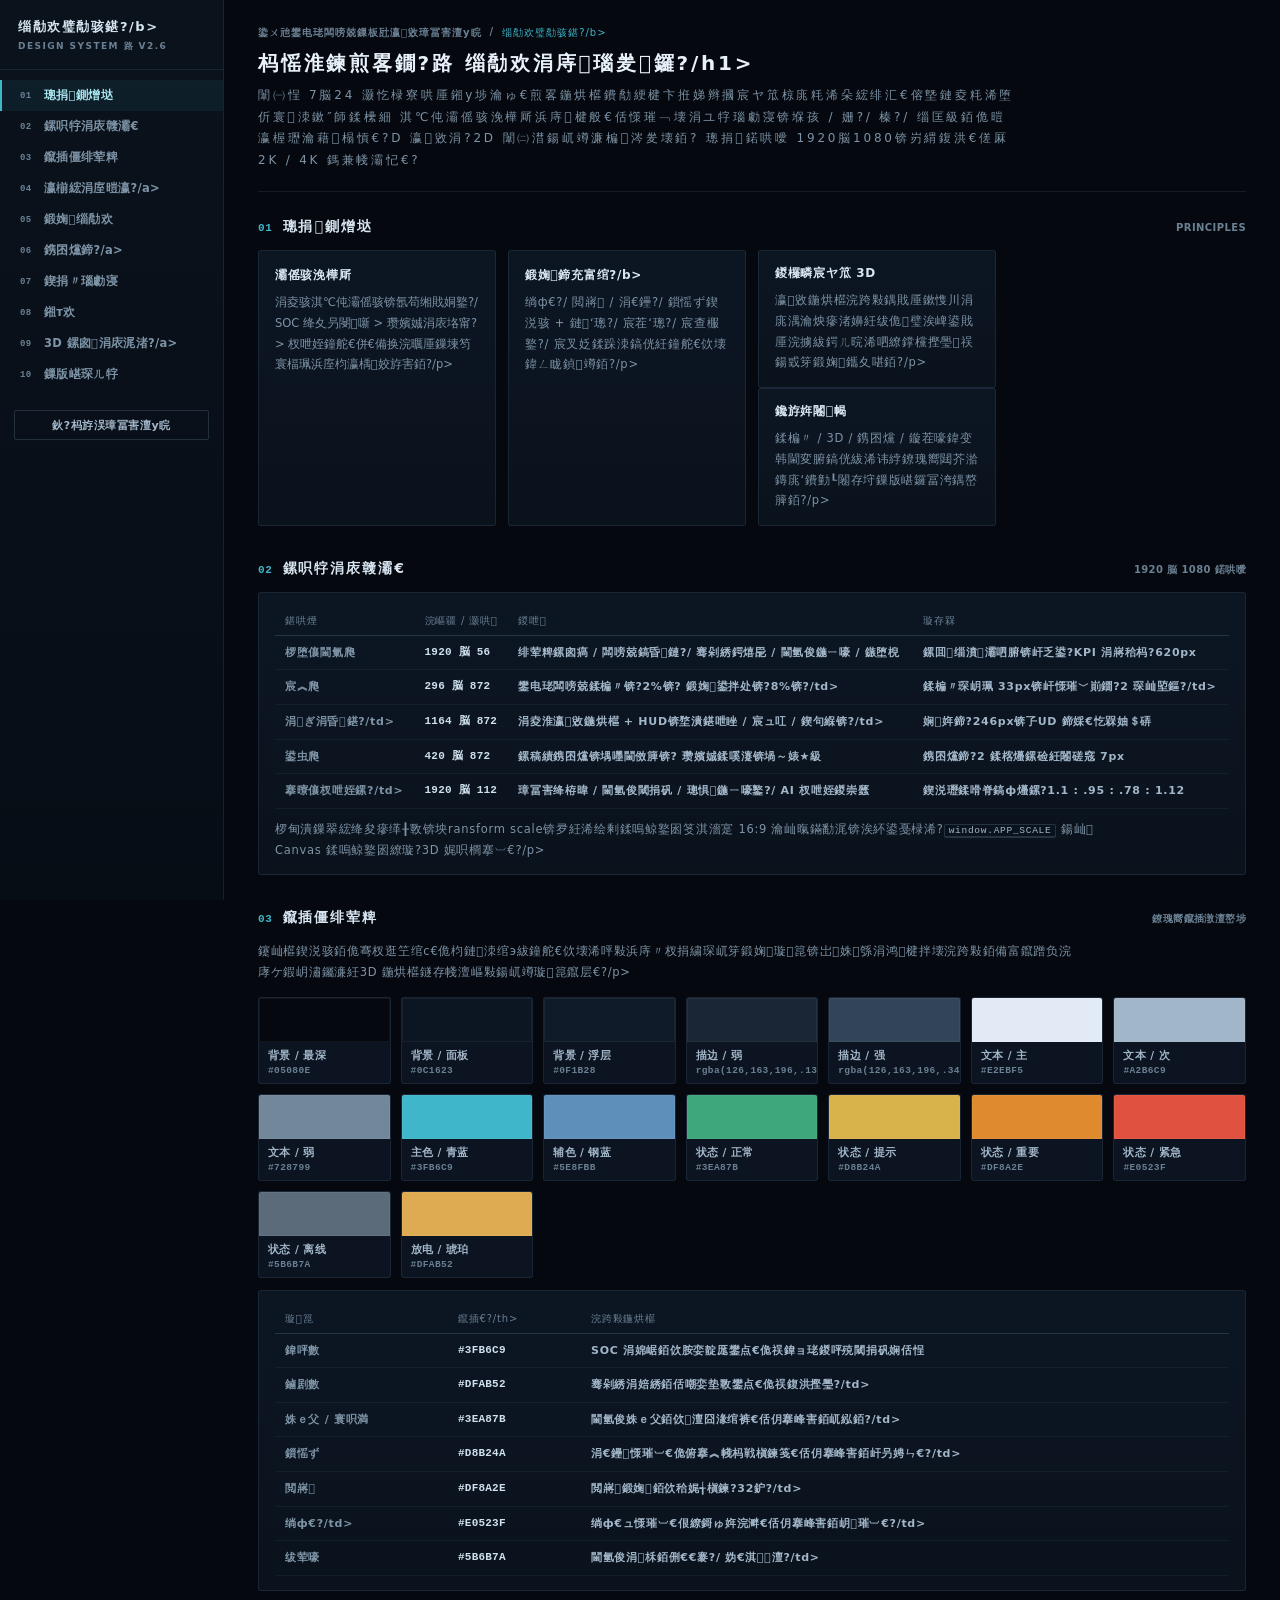
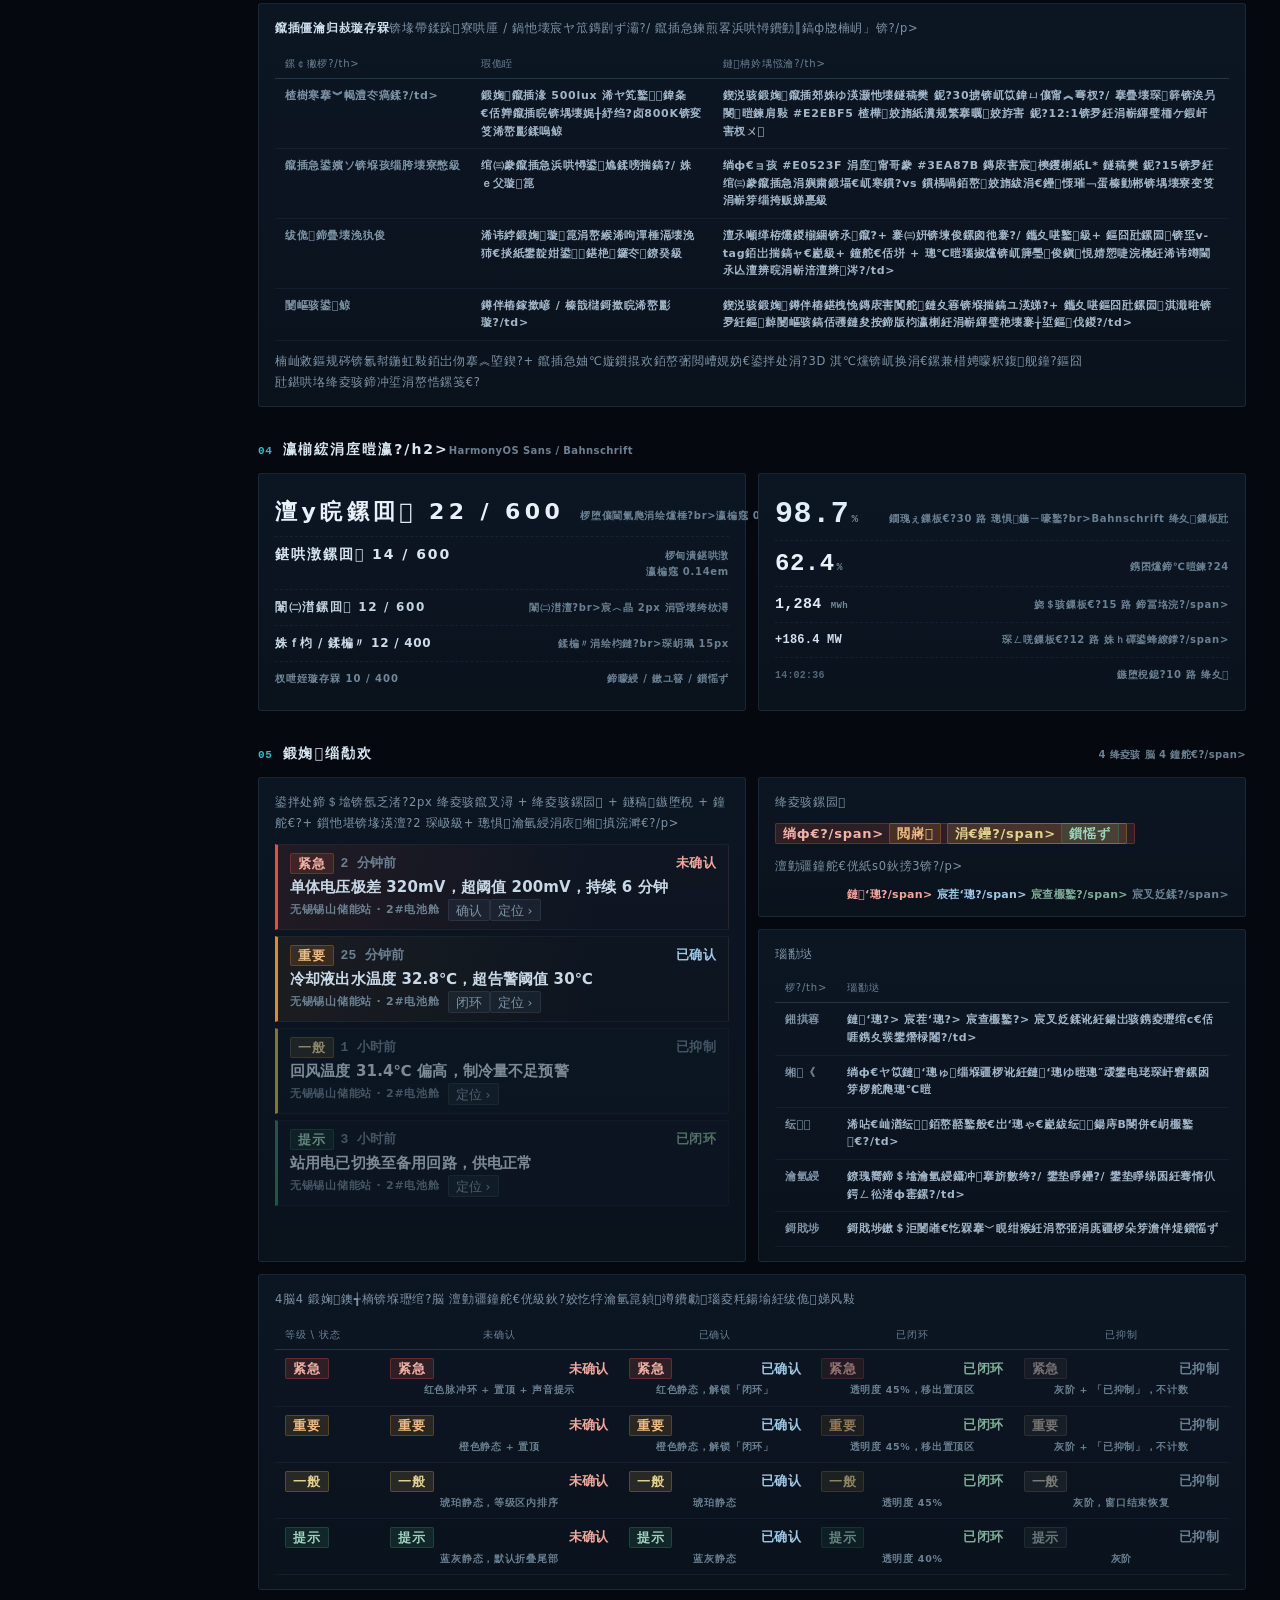
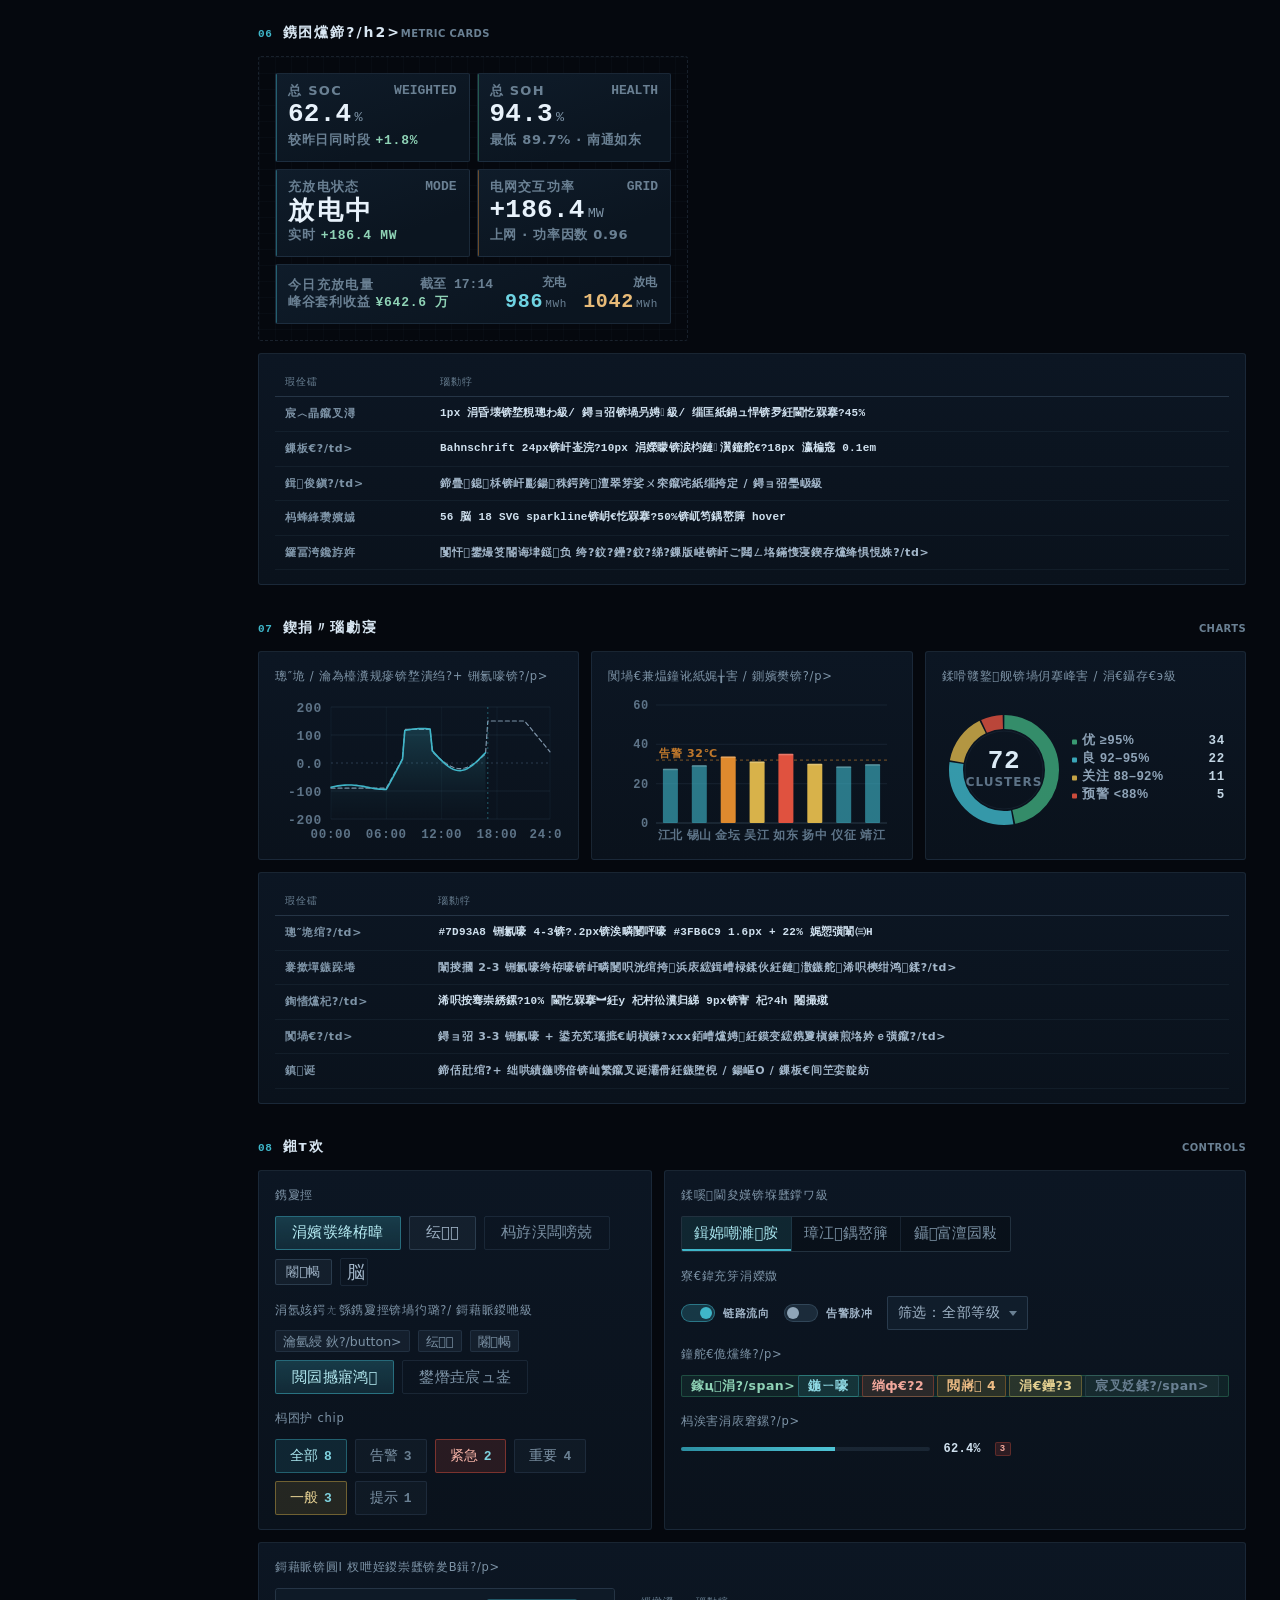
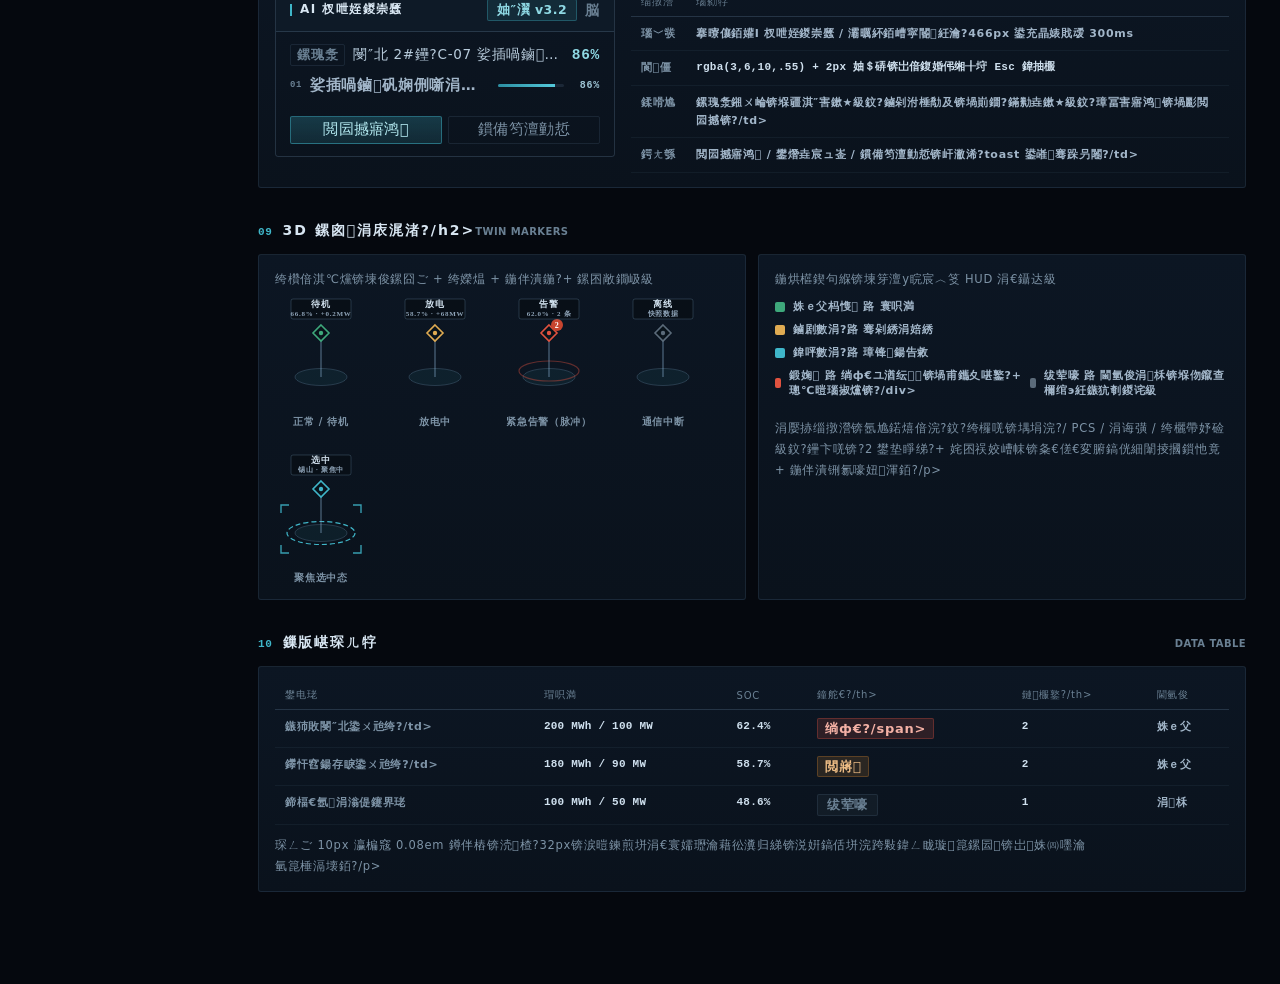
==== commit 65720076: "feat(v1.3.0): 批量处置/撤销/审计日志 + 弱断言修正 + 历史遗留代码修复" ====
--- a/components.html
+++ b/components.html
@@ -5,10 +5,10 @@
 <meta name="viewport" content="width=device-width, initial-scale=1">
 <title>缁勪欢璧勪骇鍖?路 鍌ㄨ兘闆嗙兢璋冨害澶у睆璁捐瑙勮寖</title>
 <link rel="icon" type="image/svg+xml" href="assets/img/favicon.svg">
-<link rel="stylesheet" href="assets/css/tokens.css?v=1.2.3">
-<link rel="stylesheet" href="assets/css/components.css?v=1.2.3">
-<link rel="stylesheet" href="assets/css/dashboard.css?v=1.2.3">
-<link rel="stylesheet" href="assets/css/docs.css?v=1.2.3">
+<link rel="stylesheet" href="assets/css/tokens.css?v=1.3.0">
+<link rel="stylesheet" href="assets/css/components.css?v=1.3.0">
+<link rel="stylesheet" href="assets/css/dashboard.css?v=1.3.0">
+<link rel="stylesheet" href="assets/css/docs.css?v=1.3.0">
 </head>
 <body>
 
--- a/assets/css/components.css
+++ b/assets/css/components.css
@@ -25,6 +25,8 @@
 .panel-hd .bar.crit{background:var(--crit)}
 .panel-hd h3{font-size:12px;font-weight:600;letter-spacing:.14em;color:#c2d3e3;white-space:nowrap}
 .panel-hd .meta{margin-left:auto;font-size:10.5px;color:var(--txt-4);letter-spacing:.04em;white-space:nowrap}
+/* v1.2.2：meta 与操作按钮之间加分隔线 + 内边距，防误触（告警头「按优先级排序 | 导出 CSV」） */
+.panel-hd .meta + .link-btn{padding-left:10px;border-left:1px solid rgba(126,163,196,.2);margin-left:2px}
 .hd-tag{
   font-size:10px;line-height:15px;padding:0 5px;border-radius:2px;
   color:var(--txt-2);background:rgba(126,163,196,.1);
--- a/assets/css/dashboard.css
+++ b/assets/css/dashboard.css
@@ -93,7 +93,7 @@
   font-family:var(--font-num);font-size:10.5px;line-height:15px;padding:0 4px;border-radius:2px;
   color:#f2a89c;background:rgba(224,82,63,.16);border:1px solid rgba(224,82,63,.28);
 }
-.st-sub{font-size:11.5px;color:var(--txt-4);line-height:14px;letter-spacing:.02em;white-space:nowrap;overflow:hidden;text-overflow:ellipsis}
+.st-sub{font-size:11.5px;color:var(--txt-4);line-height:14px;letter-spacing:-.01em;white-space:nowrap;overflow:hidden;text-overflow:ellipsis}
 .st-soc{text-align:right}
 .st-soc b{display:block;font-family:var(--font-num);font-size:17px;color:#cfe0ee;font-weight:600;line-height:19px}
 .mini-bar{display:block;height:3px;background:rgba(126,163,196,.14);border-radius:1px;margin-top:5px;overflow:hidden}
@@ -150,6 +150,89 @@
 }
 .al-empty b{display:block;color:#7fae97;font-size:14.5px;margin-bottom:3px;letter-spacing:.08em}
 
+/* ---------------- 告警批量处置（v1.3） ----------------
+   面板头「批量」接管 margin-left:auto，导出按钮紧随其后；
+   批量态下勾选框出现、行内操作按钮收起——整行语义从「点开详情」变为「勾选」 */
+#alertPanel .panel-hd .al-tool{
+  margin-left:auto;flex:0 0 auto;height:20px;padding:0 7px;
+  font-size:11.5px;line-height:19px;letter-spacing:.04em;border-radius:2px;cursor:pointer;
+  background:rgba(126,163,196,.08);border:1px solid var(--line-1);color:var(--txt-3);
+}
+#alertPanel .panel-hd .al-tool:hover{color:var(--txt-1);border-color:var(--line-2)}
+#alertPanel .panel-hd .al-tool.is-on{
+  color:#a9e5ee;border-color:rgba(63,182,201,.45);background:rgba(63,182,201,.14);
+}
+#alertPanel .panel-hd .link-btn{margin-left:0}
+.al-check{
+  display:none;position:relative;flex:0 0 14px;width:14px;height:14px;margin-right:2px;
+  border:1px solid rgba(126,163,196,.45);border-radius:2px;background:rgba(6,14,22,.65);
+}
+#alertPanel.batch .al-check{display:inline-block}
+.al-row.picked{
+  background:rgba(63,182,201,.13);
+  border-left-color:var(--acc);
+  box-shadow:inset 0 0 0 1px rgba(63,182,201,.32);
+}
+.al-row.picked .al-check{background:var(--acc);border-color:var(--acc)}
+.al-row.picked .al-check::after{
+  content:"";position:absolute;left:4px;top:1px;width:4px;height:8px;
+  border:solid #06202a;border-width:0 1.5px 1.5px 0;transform:rotate(43deg);
+}
+#alertPanel.batch .al-ics{display:none}
+#alertPanel.batch .al-row{cursor:pointer}
+/* 批量态用操作条替换筛选行：高度零净增（720p 下告警列表不会被挤压），语义上也不该边筛边批量处置 */
+#alertPanel.batch .filter-row{display:none}
+.alert-batch-bar{
+  display:flex;align-items:center;gap:6px;flex:0 0 auto;
+  padding:5px 10px;background:rgba(63,182,201,.08);border-bottom:1px solid rgba(63,182,201,.18);
+}
+.alert-batch-bar[hidden]{display:none}
+.ab-count{font-size:11.5px;color:#8fd9e4;letter-spacing:.04em;margin-right:auto;white-space:nowrap}
+.ab-btn{
+  height:22px;padding:0 8px;font-size:11.5px;line-height:21px;border-radius:2px;cursor:pointer;
+  background:rgba(63,182,201,.18);border:1px solid rgba(63,182,201,.4);color:#bfeaf3;white-space:nowrap;
+}
+.ab-btn:hover{background:rgba(63,182,201,.3)}
+.ab-btn.ghost{background:rgba(126,163,196,.06);border-color:var(--line-1);color:var(--txt-3)}
+.ab-btn.ghost:hover{color:var(--txt-1);border-color:var(--line-2)}
+
+/* ---------------- 操作审计抽屉（v1.3） ---------------- */
+.nav-menu a .n{
+  font-family:var(--font-num);font-size:10.5px;font-style:normal;color:var(--txt-4);
+  margin-left:4px;padding:0 4px;line-height:15px;border-radius:2px;
+  background:rgba(126,163,196,.12);border:1px solid var(--line-1);
+}
+.audit-drawer .au-hd{
+  display:flex;align-items:center;gap:10px;margin-bottom:9px;
+  font-size:12px;color:var(--txt-4);letter-spacing:.04em;
+}
+.audit-drawer .au-hd b{color:#c8d8e6;font-family:var(--font-num)}
+.audit-drawer .au-hd .link-btn{margin-left:0}
+.audit-drawer .au-hd .link-btn:first-of-type{margin-left:auto}
+.au-list{display:flex;flex-direction:column;gap:5px}
+.au-row{
+  padding:7px 9px;font-size:12.5px;
+  background:rgba(126,163,196,.03);border-left:2px solid rgba(126,163,196,.18);
+  border-radius:0 2px 2px 0;
+}
+.au-l1{display:flex;align-items:center;gap:7px}
+.au-t{font-family:var(--font-num);font-size:12px;color:var(--txt-4);letter-spacing:.02em}
+.au-role{
+  font-size:11.5px;line-height:17px;padding:0 5px;border-radius:2px;text-align:center;
+  color:var(--txt-2);background:rgba(126,163,196,.1);border:1px solid var(--line-1);white-space:nowrap;
+}
+.au-role.r-admin{color:#a9e5ee;border-color:rgba(63,182,201,.35);background:rgba(63,182,201,.12)}
+.au-role.r-dispatcher{color:#f0bf88;border-color:rgba(223,138,46,.35);background:rgba(223,138,46,.1)}
+.au-role.r-inspector{color:#9ed3bd;border-color:rgba(62,168,123,.35);background:rgba(62,168,123,.1)}
+.au-act{color:#c8d8e6;letter-spacing:.02em;white-space:nowrap}
+.au-res{margin-left:auto;color:#7fae97;font-size:11.5px;white-space:nowrap;flex-shrink:0}
+.au-obj{
+  margin-top:3px;font-size:11.5px;color:var(--txt-3);letter-spacing:.01em;
+  overflow:hidden;text-overflow:ellipsis;white-space:nowrap;
+}
+/* 抽屉打开时隐藏演示 FAB（z-index 421 会压在抽屉 310 之上） */
+body.drawer-open .demo-fab{display:none}
+
 /* ---------------- 主视区 ---------------- */
 .stage{
   position:relative;height:100%;min-height:0;overflow:hidden;
@@ -256,6 +339,7 @@
 
 /* ---------------- 指标卡（主数值为卡片最大字号 · 附属文字精简） ---------------- */
 .metric-grid{display:grid;grid-template-columns:1fr 1fr;gap:12px;padding:12px}
+.metric-grid .m-card{min-width:0} /* v1.2.2：防 nowrap 子内容把 grid 列撑破（SOH 副行右侧被裁的根因） */
 .m-card{
   position:relative;overflow:hidden;padding:10px 12px 12px;
   background:linear-gradient(160deg,#0f1c2a,#0b1520 70%);
@@ -315,6 +399,12 @@
 #chartsPanel:not(.folded){flex:2.6 1 0}
 #chartsPanel:not(.folded) .chart-main .chart-box{min-height:96px}
 #btnChartMore{font-size:11.5px}
+/* v1.2.2：演示场景标签收成 Tag——长文案不再抢占顶栏视觉重心（右侧让给系统时间） */
+#scenarioTag{
+  font-size:10px;line-height:16px;padding:0 6px;border-radius:2px;
+  background:rgba(223,138,46,.1);border:1px solid rgba(223,138,46,.35);
+  max-width:230px;overflow:hidden;text-overflow:ellipsis;white-space:nowrap;
+}
 .chart-tabs button:hover{color:var(--txt-2)}
 .chart-tabs button.on{color:#a9e5ee;background:rgba(63,182,201,.12);border-color:rgba(63,182,201,.3)}
 .chart-sub{font-size:9px;color:var(--txt-4);display:flex;gap:8px;align-items:center;line-height:20px}
@@ -807,3 +897,23 @@
 body.compact .bb-hd{font-size:14px;margin:0}
 body.compact .on-wrap>b{font-size:26px}
 body.compact .seg button{height:24px;font-size:12.5px}
+
+/* ---------- v1.3 批量处置 / 审计：矮视口与 2K+ 档适配（放末尾，确保覆盖基线） ---------- */
+@media (max-height:820px){
+  .alert-batch-bar{padding:3px 10px;gap:5px}
+  .ab-count{font-size:11px}
+  .ab-btn{height:20px;line-height:19px;font-size:11px;padding:0 7px}
+}
+@media (min-width:2560px){
+  #alertPanel .panel-hd .al-tool{height:32px;line-height:31px;font-size:15px;padding:0 10px}
+  .ab-count{font-size:15px}
+  .ab-btn{height:32px;line-height:31px;font-size:15px;padding:0 11px}
+  .au-row{font-size:15px}
+  .au-t,.au-res,.au-obj{font-size:14px}
+}
+@media (min-width:3200px){
+  #alertPanel .panel-hd .al-tool{height:36px;line-height:35px;font-size:17px;padding:0 12px}
+  .ab-btn{height:36px;line-height:35px;font-size:17px}
+  .au-row{font-size:17px}
+  .au-t,.au-res{font-size:15px}
+}
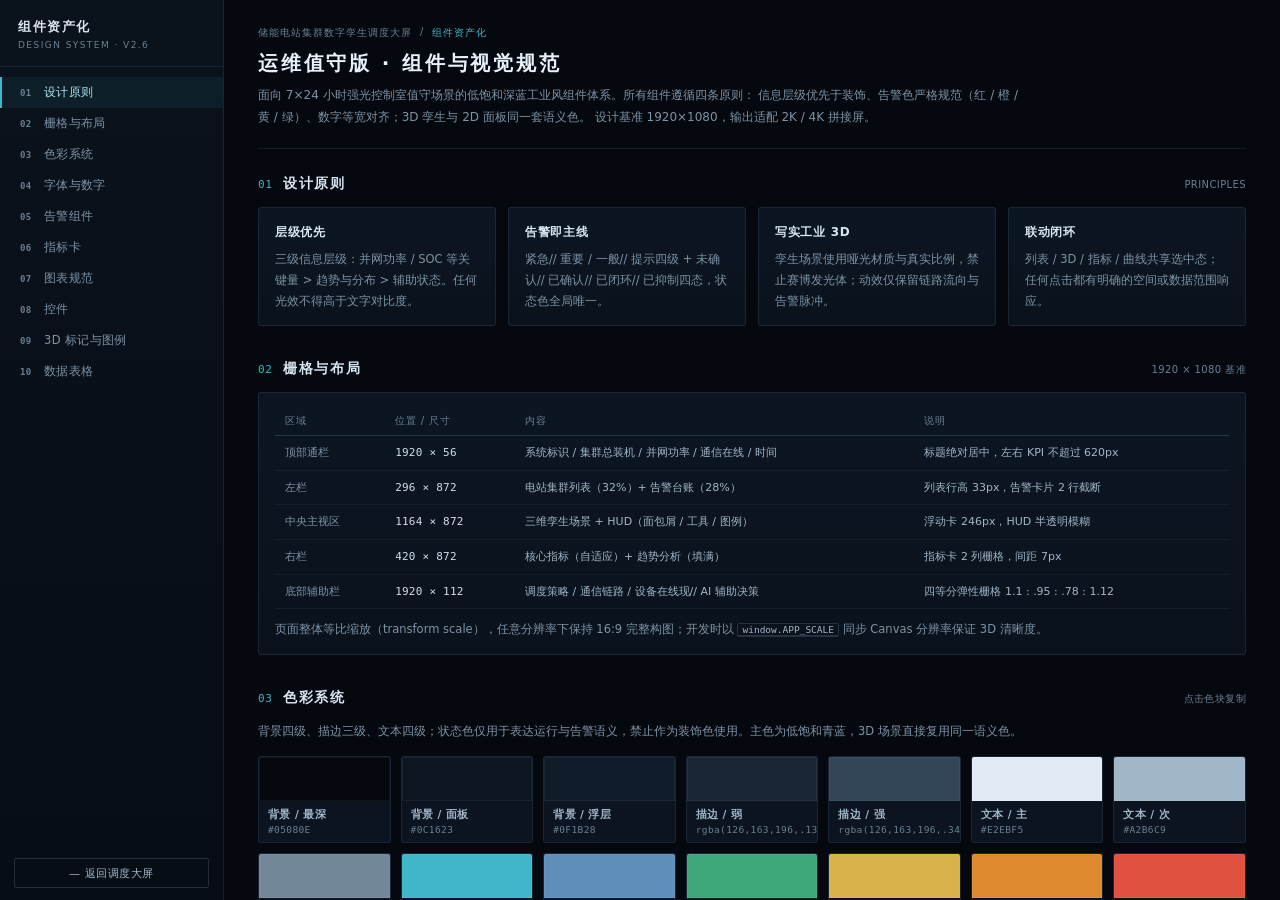
==== commit 5b0a82f8: "fix(v1.3.1): 四文档页乱码全量恢复 + mockups 内联脚本修复 + 恢复工具链留档" ====
--- a/components.html
+++ b/components.html
@@ -1,370 +1,374 @@
-<!DOCTYPE html>
-<html lang="zh-CN">
-<head>
-<meta charset="utf-8">
-<meta name="viewport" content="width=device-width, initial-scale=1">
-<title>缁勪欢璧勪骇鍖?路 鍌ㄨ兘闆嗙兢璋冨害澶у睆璁捐瑙勮寖</title>
-<link rel="icon" type="image/svg+xml" href="assets/img/favicon.svg">
-<link rel="stylesheet" href="assets/css/tokens.css?v=1.3.0">
-<link rel="stylesheet" href="assets/css/components.css?v=1.3.0">
-<link rel="stylesheet" href="assets/css/dashboard.css?v=1.3.0">
-<link rel="stylesheet" href="assets/css/docs.css?v=1.3.0">
-</head>
-<body>
-
-<div class="docs">
-  <nav class="docs-nav">
-    <div class="brand">
-      <b>缁勪欢璧勪骇鍖?/b>
-      <span>DESIGN SYSTEM 路 V2.6</span>
-    </div>
-    <div class="links" id="navLinks">
-      <a href="#s1" class="on"><i>01</i>璁捐鍘熷垯</a>
-      <a href="#s2"><i>02</i>鏍呮牸涓庡竷灞€</a>
-      <a href="#s3"><i>03</i>鑹插僵绯荤粺</a>
-      <a href="#s4"><i>04</i>瀛椾綋涓庢暟瀛?/a>
-      <a href="#s5"><i>05</i>鍛婅缁勪欢</a>
-      <a href="#s6"><i>06</i>鎸囨爣鍗?/a>
-      <a href="#s7"><i>07</i>鍥捐〃瑙勮寖</a>
-      <a href="#s8"><i>08</i>鎺т欢</a>
-      <a href="#s9"><i>09</i>3D 鏍囪涓庡浘渚?/a>
-      <a href="#s10"><i>10</i>鏁版嵁琛ㄦ牸</a>
-    </div>
-    <a class="back" href="index.html">鈥?杩斿洖璋冨害澶у睆</a>
-  </nav>
-
-  <main class="docs-main">
-
-    <div class="doc-hero">
-      <div class="crumbs-doc">鍌ㄨ兘鐢电珯闆嗙兢鏁板瓧瀛敓璋冨害澶у睆 <span>/</span> <b>缁勪欢璧勪骇鍖?/b></div>
-      <h1>杩愮淮鍊煎畧鐗?路 缁勪欢涓庤瑙夎鑼?/h1>
-      <p>
-        闈㈠悜 7脳24 灏忔椂寮哄厜鎺у埗瀹ゅ€煎畧鍦烘櫙鐨勪綆楗卞拰娣辫摑宸ヤ笟椋庣粍浠朵綋绯汇€傛墍鏈夌粍浠堕伒寰洓鏉″師鍒欙細
-        淇℃伅灞傜骇浼樺厛浜庤楗般€佸憡璀﹁壊涓ユ牸瑙勮寖锛堢孩 / 姗?/ 榛?/ 缁匡級銆佹暟瀛楃瓑瀹藉榻愩€?D 瀛敓涓?2D 闈㈡澘鍚屼竴濂楄涔夎壊銆?
-        璁捐鍩哄噯 1920脳1080锛岃緭鍑洪€傞厤 2K / 4K 鎷兼帴灞忋€?
-      </p>
-    </div>
-
-    <!-- 01 璁捐鍘熷垯 -->
-    <section class="sec" id="s1">
-      <div class="sec-hd"><span class="no">01</span><h2>璁捐鍘熷垯</h2><span class="tip">PRINCIPLES</span></div>
-      <div class="grid-4">
-        <div class="card">
-          <b style="font-size:12px;color:#d8e6f2;letter-spacing:.06em">灞傜骇浼樺厛</b>
-          <p class="desc" style="margin:8px 0 0">涓夌骇淇℃伅灞傜骇锛氬苟缃戝姛鐜?/ SOC 绛夊叧閿噺 &gt; 瓒嬪娍涓庡垎甯?&gt; 杈呭姪鐘舵€併€備换浣曞厜鏁堜笉寰楅珮浜庢枃瀛楀姣斿害銆?/p>
-        </div>
-        <div class="card">
-          <b style="font-size:12px;color:#d8e6f2;letter-spacing:.06em">鍛婅鍗充富绾?/b>
-          <p class="desc" style="margin:8px 0 0">绱ф€?/ 閲嶈 / 涓€鑸?/ 鎻愮ず鍥涚骇 + 鏈‘璁?/ 宸茬‘璁?/ 宸查棴鐜?/ 宸叉姂鍒跺洓鎬侊紝鐘舵€佽壊鍏ㄥ眬鍞竴銆?/p>
-        </div>
-        <div class="card">
-          <b style="font-size:12px;color:#d8e6f2;letter-spacing:.06em">鍐欏疄宸ヤ笟 3D</b>
-          <p class="desc" style="margin:8px 0 0">瀛敓鍦烘櫙浣跨敤鍝戝厜鏉愯川涓庣湡瀹炴瘮渚嬶紝绂佹璧涘崥鍙戝厜浣擄紱鍔ㄦ晥浠呬繚鐣欓摼璺祦鍚戜笌鍛婅鑴夊啿銆?/p>
-        </div>
-        <div class="card">
-          <b style="font-size:12px;color:#d8e6f2;letter-spacing:.06em">鑱斿姩闂幆</b>
-          <p class="desc" style="margin:8px 0 0">鍒楄〃 / 3D / 鎸囨爣 / 鏇茬嚎鍏变韩閫変腑鎬侊紱浠讳綍鐐瑰嚮閮芥湁鏄庣‘鐨勭┖闂存垨鏁版嵁鑼冨洿鍝嶅簲銆?/p>
-        </div>
-      </div>
-    </section>
-
-    <!-- 02 鏍呮牸 -->
-    <section class="sec" id="s2">
-      <div class="sec-hd"><span class="no">02</span><h2>鏍呮牸涓庡竷灞€</h2><span class="tip">1920 脳 1080 鍩哄噯</span></div>
-      <div class="card">
-        <table class="spec-table">
-          <tr><th>鍖哄煙</th><th>浣嶇疆 / 灏哄</th><th>鍐呭</th><th>璇存槑</th></tr>
-          <tr><td>椤堕儴閫氭爮</td><td class="num">1920 脳 56</td><td>绯荤粺鏍囪瘑 / 闆嗙兢鎬昏鏈?/ 骞剁綉鍔熺巼 / 閫氫俊鍦ㄧ嚎 / 鏃堕棿</td><td>鏍囬缁濆灞呬腑锛屽乏鍙?KPI 涓嶈秴杩?620px</td></tr>
-          <tr><td>宸︽爮</td><td class="num">296 脳 872</td><td>鐢电珯闆嗙兢鍒楄〃锛?2%锛? 鍛婅鍙拌处锛?8%锛?/td><td>鍒楄〃琛岄珮 33px锛屽憡璀﹀崱鐗?2 琛屾埅鏂?/td></tr>
-          <tr><td>涓ぎ涓昏鍖?/td><td class="num">1164 脳 872</td><td>涓夌淮瀛敓鍦烘櫙 + HUD锛堥潰鍖呭睉 / 宸ュ叿 / 鍥句緥锛?/td><td>娴姩鍗?246px锛孒UD 鍗婇€忔槑妯＄硦</td></tr>
-          <tr><td>鍙虫爮</td><td class="num">420 脳 872</td><td>鏍稿績鎸囨爣锛堣嚜閫傚簲锛? 瓒嬪娍鍒嗘瀽锛堝～婊★級</td><td>鎸囨爣鍗?2 鍒楁爡鏍硷紝闂磋窛 7px</td></tr>
-          <tr><td>搴曢儴杈呭姪鏍?/td><td class="num">1920 脳 112</td><td>璋冨害绛栫暐 / 閫氫俊閾捐矾 / 璁惧鍦ㄧ嚎鐜?/ AI 杈呭姪鍐崇瓥</td><td>鍥涚瓑鍒嗗脊鎬ф爡鏍?1.1 : .95 : .78 : 1.12</td></tr>
-        </table>
-        <p class="desc" style="margin:10px 0 0">椤甸潰鏁翠綋绛夋瘮缂╂斁锛坱ransform scale锛夛紝浠绘剰鍒嗚鲸鐜囦笅淇濇寔 16:9 瀹屾暣鏋勫浘锛涘紑鍙戞椂浠?<span class="kbd">window.APP_SCALE</span> 鍚屾 Canvas 鍒嗚鲸鐜囦繚璇?3D 娓呮櫚搴︺€?/p>
-      </div>
-    </section>
-
-    <!-- 03 鑹插僵 -->
-    <section class="sec" id="s3">
-      <div class="sec-hd"><span class="no">03</span><h2>鑹插僵绯荤粺</h2><span class="tip">鐐瑰嚮鑹插潡澶嶅埗</span></div>
-      <p class="desc">鑳屾櫙鍥涚骇銆佹弿杈逛笁绾с€佹枃鏈洓绾э紱鐘舵€佽壊浠呯敤浜庤〃杈捐繍琛屼笌鍛婅璇箟锛岀姝綔涓鸿楗拌壊浣跨敤銆備富鑹蹭负浣庨ケ鍜岄潚钃濓紝3D 鍦烘櫙鐩存帴澶嶇敤鍚屼竴璇箟鑹层€?/p>
-      <div class="swatches" id="swatches"></div>
-      <div class="card" style="margin-top:12px">
-        <table class="spec-table">
-          <tr><th>璇箟</th><th>鑹插€?/th><th>浣跨敤鍦烘櫙</th></tr>
-          <tr><td>鍏呯數</td><td class="num">#3FB6C9</td><td>SOC 涓婂崌銆佽胺娈靛厖鐢点€佹祦鍏ョ珯鍐呯殑閾捐矾娴佸悜</td></tr>
-          <tr><td>鏀剧數</td><td class="num">#DFAB52</td><td>骞剁綉涓婄綉銆佸嘲娈垫斁鐢点€佹祦鍑洪摼璺?/td></tr>
-          <tr><td>姝ｅ父 / 寰呮満</td><td class="num">#3EA87B</td><td>閫氫俊姝ｅ父銆佽澶囧湪绾裤€佸仴搴峰害銆屼紭銆?/td></tr>
-          <tr><td>鎻愮ず</td><td class="num">#D8B24A</td><td>涓€鑸憡璀︺€佹俯搴︽帴杩戦槇鍊笺€佸仴搴峰害銆屽叧娉ㄣ€?/td></tr>
-          <tr><td>閲嶈</td><td class="num">#DF8A2E</td><td>閲嶈鍛婅銆佽秴娓╅槇鍊?32鈩?/td></tr>
-          <tr><td>绱ф€?/td><td class="num">#E0523F</td><td>绱ф€ュ憡璀︺€佷繚鎶ゅ姩浣溿€佸仴搴峰害銆岄璀︺€?/td></tr>
-          <tr><td>绂荤嚎</td><td class="num">#5B6B7A</td><td>閫氫俊涓柇銆侀€€褰?/ 妫€淇澶?/td></tr>
-        </table>
-      </div>
-
-      <div class="card" style="margin-top:12px">
-        <p class="desc" style="margin-bottom:12px"><b style="color:#cfe0ee">鑹插僵瀹归敊璇存槑</b>锛堟帶鍒跺寮哄厜 / 鍋忚壊宸ヤ笟鏄剧ず灞?/ 鑹插急鍊煎畧浜哄憳鐨勭‖鎬ф牎楠岄」锛?/p>
-        <table class="spec-table">
-          <tr><th>鏍￠獙椤?/th><th>瑕佹眰</th><th>鏈柟妗堣惤瀹?/th></tr>
-          <tr>
-            <td>楂樹寒搴︾幆澧冭瘑鍒?/td>
-            <td>鍛婅鑹插湪 500lux 浠ヤ笂鐜鍏夈€佸亸鑹插睆锛堣壊娓╂紓绉?卤800K锛変笅浠嶅彲鍒嗚鲸</td>
-            <td>鍥涚骇鍛婅鑹插郊姝ゆ渶灏忚壊鐩稿樊 鈮?30掳锛屼笖鍏ㄩ儴甯︽弿杈?/ 搴曡壊琛簳锛涘叧閿暟鍊肩敤 #E2EBF5 楂樺姣旓紙瀵规繁搴曞姣斿害 鈮?12:1锛夛紝涓嶄緷璧栭ケ鍜屽害杈ㄨ</td>
-          </tr>
-          <tr>
-            <td>鑹插急鍙嬪ソ锛堢孩缁胯壊寮憋級</td>
-            <td>绾㈢豢鑹插急浜哄憳鍙尯鍒嗙揣鎬?/ 姝ｅ父璇箟</td>
-            <td>绱ф€ョ孩 #E0523F 涓庢甯哥豢 #3EA87B 鏄庡害宸樉钁楋紙L* 鐩稿樊 鈮?15锛夛紝绾㈢豢鑹插急涓嬩粛鍛堛€屼寒鏆?vs 鏆楀喎銆嶅姣旓紱涓€鑸憡璀﹁蛋榛勭郴锛堣壊寮变笅涓嶄笌缁挎贩娣嗭級</td>
-          </tr>
-          <tr>
-            <td>绂佹鍗曡壊浼犱俊</td>
-            <td>浠讳綍鍛婅璇箟涓嶅緱浠呴潬棰滆壊浼犻€掞紙鐢靛姏鍙鍖栬鑼冭鐐癸級</td>
-            <td>澶氶噸缂栫爜鍐椾綑锛氶鑹?+ 褰㈢姸锛堜俊鏍囪彵褰?/ 鑴夊啿鐜級+ 鏂囧瓧鏍囩锛坙v-tag銆岀揣鎬ャ€嶏級+ 鐘舵€佸垪 + 璁℃暟瑙掓爣锛屼簲璺俊鎭悓婧愬啑浣欙紝浠讳竴閫氶亾澶辨晥涓嶄涪澶辫涔?/td>
-          </tr>
-          <tr>
-            <td>闄嶇骇鍙鲸</td>
-            <td>鐏伴樁鎵撳嵃 / 榛戠櫧鎶撳睆浠嶅彲璇?/td>
-            <td>鍥涚骇鍛婅鐏伴樁鍖栧悗鏄庡害闃舵鏈夊簭锛堢揣鎬ユ渶娣?+ 鑴夊啿鏂囧瓧鏍囩淇濈暀锛夛紝鏂繛闄嶇骇鎬佸彟鏈夋按鍗版枃瀛楋紝涓嶄緷璧栬壊褰╁垽鏂伐鍐?/td>
-          </tr>
-        </table>
-        <p class="desc" style="margin:10px 0 0">
-          楠屾敹鏂规硶锛氱幇鍦虹敤銆岀伆搴︽埅鍥?+ 鑹插急妯℃嫙鎻掍欢銆嶅弻閲嶆娊妫€鍙拌处涓?3D 淇℃爣锛屼换涓€鏍兼棤娉曚粎鍑舰鐘?鏂囧瓧鍖哄垎绛夌骇鍗冲垽涓嶅悎鏍笺€?
-        </p>
-      </div>
-    </section>
-
-    <!-- 04 瀛椾綋 -->
-    <section class="sec" id="s4">
-      <div class="sec-hd"><span class="no">04</span><h2>瀛椾綋涓庢暟瀛?/h2><span class="tip">HarmonyOS Sans / Bahnschrift</span></div>
-      <div class="grid-2">
-        <div class="card">
-          <div class="type-row"><span class="demo" style="font-size:22px;letter-spacing:.2em;color:#e8f1fa;font-weight:600">澶у睆鏍囬 22 / 600</span><span class="meta">椤堕儴閫氭爮涓绘爣棰?br>瀛楄窛 0.2em</span></div>
-          <div class="type-row"><span class="demo" style="font-size:14px;letter-spacing:.14em;color:#d8e6f2;font-weight:600">鍖哄潡鏍囬 14 / 600</span><span class="meta">椤甸潰鍖哄潡<br>瀛楄窛 0.14em</span></div>
-          <div class="type-row"><span class="demo" style="font-size:12px;letter-spacing:.14em;color:#c2d3e3;font-weight:600">闈㈡澘鏍囬 12 / 600</span><span class="meta">闈㈡澘澶?br>宸︿晶 2px 涓昏壊绔栨潯</span></div>
-          <div class="type-row"><span class="demo" style="font-size:12px;color:#ccdcea">姝ｆ枃 / 鍒楄〃 12 / 400</span><span class="meta">鍒楄〃涓绘枃鏈?br>琛岄珮 15px</span></div>
-          <div class="type-row"><span class="demo" style="font-size:10px;letter-spacing:.1em;color:#728799">杈呭姪璇存槑 10 / 400</span><span class="meta">鍗曚綅 / 鏉ユ簮 / 鎻愮ず</span></div>
-        </div>
-        <div class="card">
-          <div class="type-row"><span class="demo num" style="font-size:30px;color:#dfeef8;font-weight:600">98.7<i style="font-size:11px;color:#728799;margin-left:2px;font-style:normal">%</i></span><span class="meta">鐗瑰ぇ鏁板€?30 路 璁惧鍦ㄧ嚎鐜?br>Bahnschrift 绛夊鏁板瓧</span></div>
-          <div class="type-row"><span class="demo num" style="font-size:24px;color:#e8f2fb;font-weight:600">62.4<i style="font-size:10px;color:#728799;margin-left:2px;font-style:normal">%</i></span><span class="meta">鎸囨爣鍗℃暟鍊?24</span></div>
-          <div class="type-row"><span class="demo num" style="font-size:15px;color:#dcebf6">1,284 <span style="font-size:9px;color:#728799">MWh</span></span><span class="meta">娆＄骇鏁板€?15 路 鍗冨垎浣?/span></div>
-          <div class="type-row"><span class="demo num" style="font-size:12px;color:#cfe0ee">+186.4 MW</span><span class="meta">琛ㄥ唴鏁板€?12 路 姝ｈ礋鍙蜂繚鐣?/span></div>
-          <div class="type-row"><span class="demo num" style="font-size:10px;color:#54687a">14:02:36</span><span class="meta">鏃堕棿鎴?10 路 绛夊</span></div>
-        </div>
-      </div>
-    </section>
-
-    <!-- 05 鍛婅缁勪欢 -->
-    <section class="sec" id="s5">
-      <div class="sec-hd"><span class="no">05</span><h2>鍛婅缁勪欢</h2><span class="tip">4 绛夌骇 脳 4 鐘舵€?/span></div>
-      <div class="grid-2">
-        <div class="card">
-          <p class="desc" style="margin-bottom:10px">鍙拌处鍗＄墖锛氬乏渚?2px 绛夌骇鑹叉潯 + 绛夌骇鏍囩 + 鐩稿鏃堕棿 + 鐘舵€?+ 鎻忚堪锛堟渶澶?2 琛岋級+ 璁惧瀹氫綅涓庡缃搷浣溿€?/p>
-          <div id="alertSamples" style="display:flex;flex-direction:column;gap:6px"></div>
-        </div>
-        <div>
-          <div class="card" style="margin-bottom:12px">
-            <p class="desc" style="margin-bottom:10px">绛夌骇鏍囩</p>
-            <div class="tag-wall">
-              <span class="lv-tag crit">绱ф€?/span>
-              <span class="lv-tag high">閲嶈</span>
-              <span class="lv-tag warn">涓€鑸?/span>
-              <span class="lv-tag info">鎻愮ず</span>
-            </div>
-            <p class="desc" style="margin:12px 0 10px">澶勭疆鐘舵€侊紙s0鈥搒3锛?/p>
-            <div class="tag-wall">
-              <span class="al-status s0" style="font-size:11px">鏈‘璁?/span>
-              <span class="al-status s1" style="font-size:11px">宸茬‘璁?/span>
-              <span class="al-status s2" style="font-size:11px">宸查棴鐜?/span>
-              <span class="al-status s3" style="font-size:11px">宸叉姂鍒?/span>
-            </div>
-          </div>
-          <div class="card">
-            <p class="desc" style="margin-bottom:10px">瑙勫垯</p>
-            <table class="spec-table">
-              <tr><th>椤?/th><th>瑙勫垯</th></tr>
-              <tr><td>鎺掑簭</td><td>鏈‘璁?&gt; 宸茬‘璁?&gt; 宸查棴鐜?&gt; 宸叉姂鍒讹紝鍚岀骇鎸夌瓑绾с€佸啀鎸夊彂鐢熸椂闂?/td></tr>
-              <tr><td>缃《</td><td>绱ф€ヤ笖鏈‘璁ゅ缁堢疆椤讹紝鏈‘璁ゆ暟璁″叆鐢电珯琛屽窘鏍囦笌椤舵爮璁℃暟</td></tr>
-              <tr><td>纭</td><td>浠呫€屾湭纭銆嶅嚭鐜般€岀‘璁ゃ€嶏紱纭鍚庤В閿併€岄棴鐜€?/td></tr>
-              <tr><td>瀹氫綅</td><td>鐐瑰嚮鍗＄墖瀹氫綅鑷冲搴旂數绔?/ 鐢垫睜鑸?/ 鐢垫睜绨囷紝骞惰仈鍔ㄥ彸渚ф寚鏍?/td></tr>
-              <tr><td>鎶戝埗</td><td>鎶戝埗鏉＄洰闄嶉€忔槑搴﹀睍绀猴紝涓嶅弬涓庣疆椤朵笌澹伴煶鎻愮ず</td></tr>
-            </table>
-          </div>
-        </div>
-      </div>
-
-      <div class="card" style="margin-top:12px">
-        <p class="desc" style="margin-bottom:12px">4脳4 鍛婅鐭╅樀锛堢瓑绾?脳 澶勭疆鐘舵€侊級鈥?姣忔牸瀹氫箟鍞竴鐨勮瑙夌粍鍚堬紝绂佹娣风敤</p>
-        <div id="alertMatrix"></div>
-      </div>
-    </section>
-
-    <!-- 06 鎸囨爣鍗?-->
-    <section class="sec" id="s6">
-      <div class="sec-hd"><span class="no">06</span><h2>鎸囨爣鍗?/h2><span class="tip">METRIC CARDS</span></div>
-      <div class="showcase" id="metricShowcase" style="max-width:430px"></div>
-      <div class="card" style="margin-top:12px">
-        <table class="spec-table">
-          <tr><th>瑕佺礌</th><th>瑙勬牸</th></tr>
-          <tr><td>宸︿晶鑹叉潯</td><td class="num">1px 涓昏壊锛堥粯璁わ級/ 鐞ョ弨锛堝叧娉級/ 缁匡紙鍋ュ悍锛夛紝閫忔槑搴?45%</td></tr>
-          <tr><td>鏁板€?/td><td class="num">Bahnschrift 24px锛屽崟浣?10px 涓嬫矇锛涙枃鏈瀷鐘舵€?18px 瀛楄窛 0.1em</td></tr>
-          <tr><td>鍓俊鎭?/td><td>鍗曡鎴柇锛屽彲鍚秼鍔跨澶翠笌娑ㄨ穼鑹诧紙缁挎定 / 鐞ョ弨璺岋級</td></tr>
-          <tr><td>杩蜂綘瓒嬪娍</td><td class="num">56 脳 18 SVG sparkline锛岄€忔槑搴?50%锛屼笉鍝嶅簲 hover</td></tr>
-          <tr><td>鑼冨洿鑱斿姩</td><td>闅忓鐢熶笅閽诲垏鎹负 绔?鈫?鑸?鈫?绨?鏁版嵁锛屽ご閮ㄥ垎鏋愯寖鍥存爣绛惧悓姝?/td></tr>
-        </table>
-      </div>
-    </section>
-
-    <!-- 07 鍥捐〃 -->
-    <section class="sec" id="s7">
-      <div class="sec-hd"><span class="no">07</span><h2>鍥捐〃瑙勮寖</h2><span class="tip">CHARTS</span></div>
-      <div class="grid-3">
-        <div class="card">
-          <p class="desc" style="margin-bottom:8px">璁″垝 / 瀹為檯瀵规瘮锛堥潰绉?+ 铏氱嚎锛?/p>
-          <div id="specArea" style="height:150px;position:relative"></div>
-        </div>
-        <div class="card">
-          <p class="desc" style="margin-bottom:8px">闃堝€兼煴鐘讹紙娓╁害 / 鍘嬪樊锛?/p>
-          <div id="specBar" style="height:150px;position:relative"></div>
-        </div>
-        <div class="card">
-          <p class="desc" style="margin-bottom:8px">鍒嗗竷鐜舰锛堝仴搴峰害 / 涓€鑷存€э級</p>
-          <div id="specDonut" style="height:150px;position:relative"></div>
-        </div>
-      </div>
-      <div class="card" style="margin-top:12px">
-        <table class="spec-table">
-          <tr><th>瑕佺礌</th><th>瑙勬牸</th></tr>
-          <tr><td>璁″垝绾?/td><td class="num">#7D93A8 铏氱嚎 4-3锛?.2px锛涘疄闄呯嚎 #3FB6C9 1.6px + 22% 娓愬彉闈㈢Н</td></tr>
-          <tr><td>褰撳墠鏃跺埢</td><td>闈掕摑 2-3 铏氱嚎绔栫嚎锛屽疄闄呮洸绾挎浜庡綋鍓嶆椂鍒伙紝鏈潵鏃舵浠呮樉绀鸿鍒?/td></tr>
-          <tr><td>鍧愭爣杞?/td><td class="num">浠呮按骞崇綉鏍?10% 閫忔槑搴︼紝y 杞村彸瀵归綈 9px锛寈 杞?4h 闂撮殧</td></tr>
-          <tr><td>闃堝€?/td><td>鐞ョ弨 3-3 铏氱嚎 + 鍙充笂瑙掋€岄槇鍊?xxx銆嶆爣娉紝鏌变綋鎸夐槇鍊煎垎妗ｅ彉鑹?/td></tr>
-          <tr><td>鎮诞</td><td>鍗佸瓧绾?+ 绌哄績鍦嗙偣锛屾繁鑹叉诞灞傦紝鏃堕棿 / 鍚嶇О / 鏁板€间笁娈靛紡</td></tr>
-        </table>
-      </div>
-    </section>
-
-    <!-- 08 鎺т欢 -->
-    <section class="sec" id="s8">
-      <div class="sec-hd"><span class="no">08</span><h2>鎺т欢</h2><span class="tip">CONTROLS</span></div>
-      <div class="grid-2">
-        <div class="card">
-          <p class="desc" style="margin-bottom:10px">鎸夐挳</p>
-          <div class="tag-wall">
-            <button class="btn primary">涓嬪彂绛栫暐</button>
-            <button class="btn">纭</button>
-            <button class="btn ghost">杩斿洖闆嗙兢</button>
-            <button class="btn mini">闂幆</button>
-            <button class="icon-btn">脳</button>
-          </div>
-          <p class="desc" style="margin:14px 0 10px">涓氬姟鍔ㄤ綔鎸夐挳锛堝彴璐?/ 鎶藉眽鍐咃級</p>
-          <div class="tag-wall">
-            <button class="al-act" style="cursor:pointer">瀹氫綅 鈥?/button>
-            <button class="al-act" style="cursor:pointer">纭</button>
-            <button class="al-act" style="cursor:pointer">闂幆</button>
-            <button class="btn primary">閲囩撼寤鸿</button>
-            <button class="btn ghost">鐢熸垚宸ュ崟</button>
-          </div>
-          <p class="desc" style="margin:14px 0 10px">杩囨护 chip</p>
-          <div class="tag-wall" id="chipWall"></div>
-        </div>
-        <div class="card">
-          <p class="desc" style="margin-bottom:10px">鍒嗘閫夋嫨锛堢瓥鐣ワ級</p>
-          <div class="seg" style="max-width:330px">
-            <button class="on">鍓婂嘲濉胺</button>
-            <button>璋冮鍝嶅簲</button>
-            <button>鑷富澶囩敤</button>
-          </div>
-          <p class="desc" style="margin:14px 0 10px">寮€鍏充笌涓嬫媺</p>
-          <div class="tag-wall" id="ctrlWall" style="gap:14px"></div>
-          <p class="desc" style="margin:14px 0 10px">鐘舵€佹爣绛?/p>
-          <div class="tag-wall">
-            <span class="tag ok">鎵ц涓?/span>
-            <span class="tag acc">鍦ㄧ嚎</span>
-            <span class="tag crit">绱ф€?2</span>
-            <span class="tag high">閲嶈 4</span>
-            <span class="tag warn">涓€鑸?3</span>
-            <span class="tag off">宸叉姂鍒?/span>
-          </div>
-          <p class="desc" style="margin:14px 0 10px">杩涘害涓庡窘鏍?/p>
-          <div style="display:flex;gap:14px;align-items:center;max-width:330px">
-            <div style="flex:1">
-              <div class="sc-bar" style="margin:0"><u style="width:62%"></u></div>
-            </div>
-            <span class="num" style="font-size:12px;color:#cfe0ee">62.4%</span>
-            <span class="badge" style="font-family:var(--font-num);font-size:9px;padding:1px 4px;border-radius:2px;color:#f2a89c;background:rgba(224,82,63,.16);border:1px solid rgba(224,82,63,.28)">3</span>
-          </div>
-        </div>
-      </div>
-
-      <div class="card" style="margin-top:12px">
-        <p class="desc" style="margin-bottom:10px">鎶藉眽锛圓I 杈呭姪鍐崇瓥锛夎В鍓?/p>
-        <div style="display:grid;grid-template-columns:340px 1fr;gap:16px;align-items:start">
-          <div style="border:1px solid var(--line-2);border-radius:3px;overflow:hidden">
-            <div style="display:flex;align-items:center;gap:8px;padding:10px 14px;border-bottom:1px solid var(--line-2);background:#0e1a27">
-              <span style="width:2px;height:12px;background:var(--acc);display:block"></span>
-              <b style="font-size:12px;letter-spacing:.12em;color:#d8e6f2">AI 杈呭姪鍐崇瓥</b>
-              <span class="tag acc" style="margin-left:auto">妯″瀷 v3.2</span>
-              <span style="color:var(--txt-4);font-size:14px;line-height:1">脳</span>
-            </div>
-            <div style="padding:12px 14px;display:flex;flex-direction:column;gap:10px">
-              <div class="ai-line"><span class="ai-k">鏍瑰洜</span><p>閿″北 2#鑸?C-07 娑插喎鏀矾娴侀噺涓嶈冻</p><b>86%</b></div>
-              <div class="cause"><span class="rank">01</span><span class="txt">娑插喎鏀矾娴侀噺涓嶈冻 / 蹇彃鎺ュご鍗婂牭</span><span class="pbar"><u style="width:86%"></u></span><span class="pct">86%</span></div>
-              <div class="ai-actions"><button class="btn primary">閲囩撼寤鸿</button><button class="btn ghost">鏆備笉澶勭悊</button></div>
-            </div>
-          </div>
-          <table class="spec-table">
-            <tr><th>缁撴瀯</th><th>瑙勬牸</th></tr>
-            <tr><td>瑙﹀彂</td><td>搴曢儴銆孉I 杈呭姪鍐崇瓥 / 灞曞紑銆嶆寜閽紝瀹?466px 鍙充晶婊戝叆 300ms</td></tr>
-            <tr><td>閬僵</td><td class="num">rgba(3,6,10,.55) + 2px 妯＄硦锛岀偣鍑婚伄缃╂垨 Esc 鍏抽棴</td></tr>
-            <tr><td>鍒嗗尯</td><td>鏍瑰洜鎺ㄨ崘锛堢疆淇″害鏉★級鈫?鏀剁泭棰勪及锛堝崱鐗?鏋勬垚鏉★級鈫?璋冨害寤鸿锛堝彲閲囩撼锛?/td></tr>
-            <tr><td>鍔ㄤ綔</td><td>閲囩撼寤鸿 / 鐢熸垚宸ュ崟 / 鏆備笉澶勭悊锛屽潎浠?toast 鍙嶉骞跺叧闂?/td></tr>
-          </table>
-        </div>
-      </div>
-    </section>
-
-    <!-- 09 3D 鏍囪 -->
-    <section class="sec" id="s9">
-      <div class="sec-hd"><span class="no">09</span><h2>3D 鏍囪涓庡浘渚?/h2><span class="tip">TWIN MARKERS</span></div>
-      <div class="grid-2">
-        <div class="card">
-          <p class="desc" style="margin-bottom:6px">绔欑偣淇℃爣锛堜俊鏍囧ご + 绔嬫煴 + 鍦伴潰鍦?+ 鏍囨敞鐗岋級</p>
-          <div class="pin-demo" id="pinDemo"></div>
-        </div>
-        <div class="card">
-          <p class="desc" style="margin-bottom:10px">鍦烘櫙鍥句緥锛堜笌澶у睆宸︿笅 HUD 涓€鑷达級</p>
-          <div class="lg-sample">
-            <div class="item"><i style="background:#3ea87b"></i>姝ｅ父杩愯 路 寰呮満</div>
-            <div class="item"><i style="background:#dfab52"></i>鏀剧數涓?路 骞剁綉涓婄綉</div>
-            <div class="item"><i style="background:#3fb6c9"></i>鍏呯數涓?路 璋锋鍚告敹</div>
-            <div class="item"><i style="background:#e0523f"></i>鍛婅 路 绱ф€ユ湭纭锛堝甫鑴夊啿鐜?+ 璁℃暟瑙掓爣锛?/div>
-            <div class="item"><i style="background:#5b6b7a"></i>绂荤嚎 路 閫氫俊涓柇锛堢伆鑹查檷绾э紝鏃犺剦鍐诧級</div>
-          </div>
-          <p class="desc" style="margin:12px 0 0">涓嬮捇缁撴瀯锛氬尯鍩熺偣浣?鈫?绔欏唴锛堣埍浣?/ PCS / 涓诲彉 / 绔欐帶妤硷級鈫?鑸卞唴锛?2 鐢垫睜绨?+ 姹囨祦姣嶆帓锛夈€傞€変腑鎬侊細闈掕摑鎻忚竟 + 鍦伴潰铏氱嚎妞渾銆?/p>
-        </div>
-      </div>
-    </section>
-
-    <!-- 10 琛ㄦ牸 -->
-    <section class="sec" id="s10">
-      <div class="sec-hd"><span class="no">10</span><h2>鏁版嵁琛ㄦ牸</h2><span class="tip">DATA TABLE</span></div>
-      <div class="card">
-        <table class="spec-table">
-          <tr><th>鐢电珯</th><th>瑁呮満</th><th>SOC</th><th>鐘舵€?/th><th>鏈棴鐜?/th><th>閫氫俊</th></tr>
-          <tr><td>鏃犻敗閿″北鍌ㄨ兘绔?/td><td class="num">200 MWh / 100 MW</td><td class="num">62.4%</td><td><span class="lv-tag crit">绱ф€?/span></td><td class="num">2</td><td>姝ｅ父</td></tr>
-          <tr><td>鑻忓窞鍚存睙鍌ㄨ兘绔?/td><td class="num">180 MWh / 90 MW</td><td class="num">58.7%</td><td><span class="lv-tag high">閲嶈</span></td><td class="num">2</td><td>姝ｅ父</td></tr>
-          <tr><td>鍗楅€氬涓滃偍鑳界珯</td><td class="num">100 MWh / 50 MW</td><td class="num">48.6%</td><td><span class="tag off">绂荤嚎</span></td><td class="num">1</td><td>涓柇</td></tr>
-        </table>
-        <p class="desc" style="margin:10px 0 0">琛ㄥご 10px 瀛楄窛 0.08em 鐏伴樁锛涜楂?32px锛涙暟鍊煎垪涓€寰嬬瓑瀹藉彸瀵归綈锛涚姸鎬佸垪浣跨敤鍏ㄥ眬璇箟鏍囩锛岀姝㈣嚜瀹氫箟棰滆壊銆?/p>
-      </div>
-    </section>
-
-  </main>
-</div>
-
-<script src="assets/js/data.js"></script>
-<script src="assets/js/charts.js"></script>
-<script src="assets/js/docs.js"></script>
-</body>
-</html>
+<!DOCTYPE html>
+<html lang="zh-CN">
+<head>
+<meta charset="utf-8">
+<meta name="viewport" content="width=device-width, initial-scale=1">
+<title>组件资产化 · 储能集群调度大屏设计规范</title>
+<link rel="icon" type="image/svg+xml" href="assets/img/favicon.svg">
+<link rel="stylesheet" href="assets/css/tokens.css?v=1.3.0">
+<link rel="stylesheet" href="assets/css/components.css?v=1.3.0">
+<link rel="stylesheet" href="assets/css/dashboard.css?v=1.3.0">
+<link rel="stylesheet" href="assets/css/docs.css?v=1.3.0">
+</head>
+<body>
+
+<div class="docs">
+  <nav class="docs-nav">
+    <div class="brand">
+      <b>组件资产化</b>
+      <span>DESIGN SYSTEM · V2.6</span>
+    </div>
+    <div class="links" id="navLinks">
+      <a href="#s1" class="on"><i>01</i>设计原则</a>
+      <a href="#s2"><i>02</i>栅格与布局</a>
+      <a href="#s3"><i>03</i>色彩系统</a>
+      <a href="#s4"><i>04</i>字体与数字</a>
+      <a href="#s5"><i>05</i>告警组件</a>
+      <a href="#s6"><i>06</i>指标卡</a>
+      <a href="#s7"><i>07</i>图表规范</a>
+      <a href="#s8"><i>08</i>控件</a>
+      <a href="#s9"><i>09</i>3D 标记与图例</a>
+      <a href="#s10"><i>10</i>数据表格</a>
+    </div>
+    <a class="back" href="index.html">— 返回调度大屏</a>
+  </nav>
+
+  <main class="docs-main">
+
+    <div class="doc-hero">
+      <div class="crumbs-doc">储能电站集群数字孪生调度大屏 <span>/</span> <b>组件资产化</b></div>
+      <h1>运维值守版 · 组件与视觉规范</h1>
+      <p>
+        面向 7×24 小时强光控制室值守场景的低饱和深蓝工业风组件体系。所有组件遵循四条原则：
+        信息层级优先于装饰、告警色严格规范（红 / 橙 / 黄 / 绿）、数字等宽对齐；3D 孪生与 2D 面板同一套语义色。+
+        设计基准 1920×1080，输出适配 2K / 4K 拼接屏。+
+      </p>
+    </div>
+
+    <!-- 01 设计原则 -->
+    <section class="sec" id="s1">
+      <div class="sec-hd"><span class="no">01</span><h2>设计原则</h2><span class="tip">PRINCIPLES</span></div>
+      <div class="grid-4">
+        <div class="card">
+          <b style="font-size:12px;color:#d8e6f2;letter-spacing:.06em">层级优先</b>
+          <p class="desc" style="margin:8px 0 0">三级信息层级：并网功率 / SOC 等关键量 &gt; 趋势与分布 &gt; 辅助状态。任何光效不得高于文字对比度。</p>
+        </div>
+        <div class="card">
+          <b style="font-size:12px;color:#d8e6f2;letter-spacing:.06em">告警即主线</b>
+          <p class="desc" style="margin:8px 0 0">紧急// 重要 / 一般// 提示四级 + 未确认// 已确认// 已闭环// 已抑制四态，状态色全局唯一。</p>
+        </div>
+        <div class="card">
+          <b style="font-size:12px;color:#d8e6f2;letter-spacing:.06em">写实工业 3D</b>
+          <p class="desc" style="margin:8px 0 0">孪生场景使用哑光材质与真实比例，禁止赛博发光体；动效仅保留链路流向与告警脉冲。</p>
+        </div>
+        <div class="card">
+          <b style="font-size:12px;color:#d8e6f2;letter-spacing:.06em">联动闭环</b>
+          <p class="desc" style="margin:8px 0 0">列表 / 3D / 指标 / 曲线共享选中态；任何点击都有明确的空间或数据范围响应。</p>
+        </div>
+      </div>
+    </section>
+
+    <!-- 02 栅格 -->
+    <section class="sec" id="s2">
+      <div class="sec-hd"><span class="no">02</span><h2>栅格与布局</h2><span class="tip">1920 × 1080 基准</span></div>
+      <div class="card">
+        <table class="spec-table">
+          <tr><th>区域</th><th>位置 / 尺寸</th><th>内容</th><th>说明</th></tr>
+          <tr><td>顶部通栏</td><td class="num">1920 × 56</td><td>系统标识 / 集群总装机 / 并网功率 / 通信在线 / 时间</td><td>标题绝对居中，左右 KPI 不超过 620px</td></tr>
+          <tr><td>左栏</td><td class="num">296 × 872</td><td>电站集群列表（32%）+ 告警台账（28%）</td><td>列表行高 33px，告警卡片 2 行截断</td></tr>
+          <tr><td>中央主视区</td><td class="num">1164 × 872</td><td>三维孪生场景 + HUD（面包屑 / 工具 / 图例）</td><td>浮动卡 246px，HUD 半透明模糊</td></tr>
+          <tr><td>右栏</td><td class="num">420 × 872</td><td>核心指标（自适应）+ 趋势分析（填满）</td><td>指标卡 2 列栅格，间距 7px</td></tr>
+          <tr><td>底部辅助栏</td><td class="num">1920 × 112</td><td>调度策略 / 通信链路 / 设备在线现// AI 辅助决策</td><td>四等分弹性栅格 1.1 : .95 : .78 : 1.12</td></tr>
+        </table>
+        <p class="desc" style="margin:10px 0 0">页面整体等比缩放（transform scale），任意分辨率下保持 16:9 完整构图；开发时以 <span class="kbd">window.APP_SCALE</span> 同步 Canvas 分辨率保证 3D 清晰度。</p>
+      </div>
+    </section>
+
+    <!-- 03 色彩 -->
+    <section class="sec" id="s3">
+      <div class="sec-hd"><span class="no">03</span><h2>色彩系统</h2><span class="tip">点击色块复制</span></div>
+      <p class="desc">背景四级、描边三级、文本四级；状态色仅用于表达运行与告警语义，禁止作为装饰色使用。主色为低饱和青蓝，3D 场景直接复用同一语义色。</p>
+      <div class="swatches" id="swatches"></div>
+      <div class="card" style="margin-top:12px">
+        <table class="spec-table">
+          <tr><th>语义</th><th>色值</th><th>使用场景</th></tr>
+          <tr><td>充电</td><td class="num">#3FB6C9</td><td>SOC 上升、谷段充电、流入站内的链路流向</td></tr>
+          <tr><td>放电</td><td class="num">#DFAB52</td><td>并网上网、峰段放电、流出链路</td></tr>
+          <tr><td>正常 / 待机</td><td class="num">#3EA87B</td><td>通信正常、设备在线、健康度「优」</td></tr>
+          <tr><td>提示</td><td class="num">#D8B24A</td><td>一般告警、温度接近阈值、健康度「关注」</td></tr>
+          <tr><td>重要</td><td class="num">#DF8A2E</td><td>重要告警、超温阈值 32℃</td></tr>
+          <tr><td>紧急</td><td class="num">#E0523F</td><td>紧急告警、保护动作、健康度「预警」</td></tr>
+          <tr><td>离线</td><td class="num">#5B6B7A</td><td>通信中断、退役 / 检修设备</td></tr>
+        </table>
+      </div>
+
+      <div class="card" style="margin-top:12px">
+        <p class="desc" style="margin-bottom:12px"><b style="color:#cfe0ee">色彩容错说明</b>（控制室强光 / 偏色工业显示屏// 色弱值守人员的硬性校验项）</p>
+        <table class="spec-table">
+          <tr><th>校验项</th><th>要求</th><th>本方案落实</th></tr>
+          <tr>
+            <td>高亮度环境识别</td>
+            <td>告警色在 500lux 以上环境光、偏色屏（色温漂移 ±800K）下仍可分辨</td>
+            <td>四级告警色彼此最小色相差 ≥ 30°，且全部带描边// 底色衬底；关键数值用 #E2EBF5 高对比（对深底对比度 ≥ 12:1），不依赖饱和度辨读</td>
+          </tr>
+          <tr>
+            <td>色弱友好（红绿色弱）</td>
+            <td>红绿色弱人员可区分紧急// 正常语义</td>
+            <td>紧急红 #E0523F 与正常绿 #3EA87B 明度差显著（L* 相差 ≥ 15），红绿色弱下仍呈「亮暗 vs 暗冷」对比；一般告警走黄系（色弱下不与绿混淆）</td>
+          </tr>
+          <tr>
+            <td>禁止单色传信</td>
+            <td>任何告警语义不得仅靠颜色传递（电力可视化规范要点）</td>
+            <td>多重编码冗余：颜色++ 形状（信标菱形// 脉冲环）+ 文字标签（lv-tag「紧急」）+ 状态列 + 计数角标，五路信息同源冗余，任一通道失效不丢失语义</td>
+          </tr>
+          <tr>
+            <td>降级可辨</td>
+            <td>灰阶打印 / 黑白抓屏仍可读</td>
+            <td>四级告警灰阶化后明度阶梯有序（紧急最深++ 脉冲文字标签保留），断连降级态另有水印文字，不依赖色彩判断工具</td>
+          </tr>
+        </table>
+        <p class="desc" style="margin:10px 0 0">
+          验收方法：现场用「灰度截图++ 色弱模拟插件」双重抽检台账与 3D 信标，任一格无法仅凭形状/文字区分等级即判不合格。+
+        </p>
+      </div>
+    </section>
+
+    <!-- 04 字体 -->
+    <section class="sec" id="s4">
+      <div class="sec-hd"><span class="no">04</span><h2>字体与数字</h2><span class="tip">HarmonyOS Sans / Bahnschrift</span></div>
+      <div class="grid-2">
+        <div class="card">
+          <div class="type-row"><span class="demo" style="font-size:22px;letter-spacing:.2em;color:#e8f1fa;font-weight:600">大屏标题 22 / 600</span><span class="meta">顶部通栏主标题<br>字距 0.2em</span></div>
+          <div class="type-row"><span class="demo" style="font-size:14px;letter-spacing:.14em;color:#d8e6f2;font-weight:600">区块标题 14 / 600</span><span class="meta">页面区块<br>字距 0.14em</span></div>
+          <div class="type-row"><span class="demo" style="font-size:12px;letter-spacing:.14em;color:#c2d3e3;font-weight:600">面板标题 12 / 600</span><span class="meta">面板头<br>左侧 2px 主色竖条</span></div>
+          <div class="type-row"><span class="demo" style="font-size:12px;color:#ccdcea">正文 / 列表 12 / 400</span><span class="meta">列表主文本<br>行高 15px</span></div>
+          <div class="type-row"><span class="demo" style="font-size:10px;letter-spacing:.1em;color:#728799">辅助说明 10 / 400</span><span class="meta">单位 / 来源 / 提示</span></div>
+        </div>
+        <div class="card">
+          <div class="type-row"><span class="demo num" style="font-size:30px;color:#dfeef8;font-weight:600">98.7<i style="font-size:11px;color:#728799;margin-left:2px;font-style:normal">%</i></span><span class="meta">特大数值 30 · 设备在线率<br>Bahnschrift 等宽数字</span></div>
+          <div class="type-row"><span class="demo num" style="font-size:24px;color:#e8f2fb;font-weight:600">62.4<i style="font-size:10px;color:#728799;margin-left:2px;font-style:normal">%</i></span><span class="meta">指标卡数值 24</span></div>
+          <div class="type-row"><span class="demo num" style="font-size:15px;color:#dcebf6">1,284 <span style="font-size:9px;color:#728799">MWh</span></span><span class="meta">次级数值 15 · 千分位</span></div>
+          <div class="type-row"><span class="demo num" style="font-size:12px;color:#cfe0ee">+186.4 MW</span><span class="meta">表内数值 12 · 正负号保留</span></div>
+          <div class="type-row"><span class="demo num" style="font-size:10px;color:#54687a">14:02:36</span><span class="meta">时间戳 10 · 等宽</span></div>
+        </div>
+      </div>
+    </section>
+
+    <!-- 05 告警组件 -->
+    <section class="sec" id="s5">
+      <div class="sec-hd"><span class="no">05</span><h2>告警组件</h2><span class="tip">4 等级 × 4 状态</span></div>
+      <div class="grid-2">
+        <div class="card">
+          <p class="desc" style="margin-bottom:10px">台账卡片：左侧 2px 等级色条 + 等级标签 + 相对时间 + 状态 + 描述（最多 2 行）+ 设备定位与处置操作。</p>
+          <div id="alertSamples" style="display:flex;flex-direction:column;gap:6px"></div>
+        </div>
+        <div>
+          <div class="card" style="margin-bottom:12px">
+            <p class="desc" style="margin-bottom:10px">等级标签</p>
+            <div class="tag-wall">
+              <span class="lv-tag crit">紧急</span>
+              <span class="lv-tag high">重要</span>
+              <span class="lv-tag warn">一般</span>
+              <span class="lv-tag info">提示</span>
+            </div>
+            <p class="desc" style="margin:12px 0 10px">处置状态（s0–s3）</p>
+            <div class="tag-wall">
+              <span class="al-status s0" style="font-size:11px">未确认</span>
+              <span class="al-status s1" style="font-size:11px">已确认</span>
+              <span class="al-status s2" style="font-size:11px">已闭环</span>
+              <span class="al-status s3" style="font-size:11px">已抑制</span>
+            </div>
+          </div>
+          <div class="card">
+            <p class="desc" style="margin-bottom:10px">规则</p>
+            <table class="spec-table">
+              <tr><th>项</th><th>规则</th></tr>
+              <tr><td>排序</td><td>未确认 &gt; 已确认 &gt; 已闭环 &gt; 已抑制，同级按等级、再按发生时间</td></tr>
+              <tr><td>置顶</td><td>紧急且未确认始终置顶，未确认数计入电站行徽标与顶栏计数</td></tr>
+              <tr><td>确认</td><td>仅「未确认」出现「确认」；确认后解锁「闭环」</td></tr>
+              <tr><td>定位</td><td>点击卡片定位至对应电站// 电池舱// 电池簇，并联动右侧指标</td></tr>
+              <tr><td>抑制</td><td>抑制条目降透明度展示，不参与置顶与声音提示</td></tr>
+            </table>
+          </div>
+        </div>
+      </div>
+
+      <div class="card" style="margin-top:12px">
+        <p class="desc" style="margin-bottom:12px">4×4 告警矩阵（等级 × 处置状态）— 每格定义唯一的视觉组合，禁止混用</p>
+        <div id="alertMatrix"></div>
+      </div>
+    </section>
+
+    <!-- 06 指标卡 -->
+    <section class="sec" id="s6">
+      <div class="sec-hd"><span class="no">06</span><h2>指标卡</h2><span class="tip">METRIC CARDS</span></div>
+      <div class="showcase" id="metricShowcase" style="max-width:430px"></div>
+      <div class="card" style="margin-top:12px">
+        <table class="spec-table">
+          <tr><th>要素</th><th>规格</th></tr>
+          <tr><td>左侧色条</td><td class="num">1px 主色（默认）/ 琥珀（关注）/ 绿（健康），透明度 45%</td></tr>
+          <tr><td>数值</td><td class="num">Bahnschrift 24px，单位 10px 下沉；文本型状态 18px 字距 0.1em</td></tr>
+          <tr><td>副信息</td><td>单行截断，可含趋势箭头与涨跌色（绿涨 / 琥珀跌）</td></tr>
+          <tr><td>迷你趋势</td><td class="num">56 × 18 SVG sparkline，透明度 50%，不响应 hover</td></tr>
+          <tr><td>范围联动</td><td>随孪生下钻切换为 站 → 舱 → 簇 数据，头部分析范围标签同步</td></tr>
+        </table>
+      </div>
+    </section>
+
+    <!-- 07 图表 -->
+    <section class="sec" id="s7">
+      <div class="sec-hd"><span class="no">07</span><h2>图表规范</h2><span class="tip">CHARTS</span></div>
+      <div class="grid-3">
+        <div class="card">
+          <p class="desc" style="margin-bottom:8px">计划 / 实际对比（面积++ 虚线）</p>
+          <div id="specArea" style="height:150px;position:relative"></div>
+        </div>
+        <div class="card">
+          <p class="desc" style="margin-bottom:8px">阈值柱状（温度 / 压差）</p>
+          <div id="specBar" style="height:150px;position:relative"></div>
+        </div>
+        <div class="card">
+          <p class="desc" style="margin-bottom:8px">分布环形（健康度 / 一致性）</p>
+          <div id="specDonut" style="height:150px;position:relative"></div>
+        </div>
+      </div>
+      <div class="card" style="margin-top:12px">
+        <table class="spec-table">
+          <tr><th>要素</th><th>规格</th></tr>
+          <tr><td>计划线</td><td class="num">#7D93A8 虚线 4-3，1.2px；实际线 #3FB6C9 1.6px + 22% 渐变面积</td></tr>
+          <tr><td>当前时刻</td><td>青蓝 2-3 虚线竖线，实际曲线止于当前时刻，未来时段仅显示计划</td></tr>
+          <tr><td>坐标轴</td><td class="num">仅水平网格 10% 透明度，y 轴右对齐 9px，x 轴 4h 间隔</td></tr>
+          <tr><td>阈值</td><td>琥珀 3-3 虚线 + 右上角「阈值 xxx」标注，柱体按阈值分档变色</td></tr>
+          <tr><td>悬浮</td><td>十字线++ 空心圆点，深色浮层，时间 / 名称 / 数值三段式</td></tr>
+        </table>
+      </div>
+    </section>
+
+    <!-- 08 控件 -->
+    <section class="sec" id="s8">
+      <div class="sec-hd"><span class="no">08</span><h2>控件</h2><span class="tip">CONTROLS</span></div>
+      <div class="grid-2">
+        <div class="card">
+          <p class="desc" style="margin-bottom:10px">按钮</p>
+          <div class="tag-wall">
+            <button class="btn primary">下发策略</button>
+            <button class="btn">确认</button>
+            <button class="btn ghost">返回集群</button>
+            <button class="btn mini">闭环</button>
+            <button class="icon-btn">×</button>
+          </div>
+          <p class="desc" style="margin:14px 0 10px">业务动作按钮（台账// 抽屉内）</p>
+          <div class="tag-wall">
+            <button class="al-act" style="cursor:pointer">定位 ›</button>
+            <button class="al-act" style="cursor:pointer">确认</button>
+            <button class="al-act" style="cursor:pointer">闭环</button>
+            <button class="btn primary">采纳建议</button>
+            <button class="btn ghost">生成工单</button>
+          </div>
+          <p class="desc" style="margin:14px 0 10px">过滤 chip</p>
+          <div class="tag-wall" id="chipWall"></div>
+        </div>
+        <div class="card">
+          <p class="desc" style="margin-bottom:10px">分段选择（策略）</p>
+          <div class="seg" style="max-width:330px">
+            <button class="on">削峰填谷</button>
+            <button>调频响应</button>
+            <button>自主备用</button>
+          </div>
+          <p class="desc" style="margin:14px 0 10px">开关与下拉</p>
+          <div class="tag-wall" id="ctrlWall" style="gap:14px"></div>
+          <p class="desc" style="margin:14px 0 10px">状态标签</p>
+          <div class="tag-wall">
+            <span class="tag ok">执行中</span>
+            <span class="tag acc">在线</span>
+            <span class="tag crit">紧急 2</span>
+            <span class="tag high">重要 4</span>
+            <span class="tag warn">一般 3</span>
+            <span class="tag off">已抑制</span>
+          </div>
+          <p class="desc" style="margin:14px 0 10px">进度与徽标</p>
+          <div style="display:flex;gap:14px;align-items:center;max-width:330px">
+            <div style="flex:1">
+              <div class="sc-bar" style="margin:0"><u style="width:62%"></u></div>
+            </div>
+            <span class="num" style="font-size:12px;color:#cfe0ee">62.4%</span>
+            <span class="badge" style="font-family:var(--font-num);font-size:9px;padding:1px 4px;border-radius:2px;color:#f2a89c;background:rgba(224,82,63,.16);border:1px solid rgba(224,82,63,.28)">3</span>
+          </div>
+        </div>
+      </div>
+
+      <div class="card" style="margin-top:12px">
+        <p class="desc" style="margin-bottom:10px">抽屉（AI 辅助决策）解剖</p>
+        <div style="display:grid;grid-template-columns:340px 1fr;gap:16px;align-items:start">
+          <div style="border:1px solid var(--line-2);border-radius:3px;overflow:hidden">
+            <div style="display:flex;align-items:center;gap:8px;padding:10px 14px;border-bottom:1px solid var(--line-2);background:#0e1a27">
+              <span style="width:2px;height:12px;background:var(--acc);display:block"></span>
+              <b style="font-size:12px;letter-spacing:.12em;color:#d8e6f2">AI 辅助决策</b>
+              <span class="tag acc" style="margin-left:auto">模型 v3.2</span>
+              <span style="color:var(--txt-4);font-size:14px;line-height:1">×</span>
+            </div>
+            <div style="padding:12px 14px;display:flex;flex-direction:column;gap:10px">
+              <div class="ai-line"><span class="ai-k">根因</span><p>锡山 2#舱 C-07 液冷支路流量不足</p><b>86%</b></div>
+              <div class="cause"><span class="rank">01</span><span class="txt">液冷支路流量不足 / 快插接头半堵</span><span class="pbar"><u style="width:86%"></u></span><span class="pct">86%</span></div>
+              <div class="ai-actions"><button class="btn primary">采纳建议</button><button class="btn ghost">暂不处理</button></div>
+            </div>
+          </div>
+          <table class="spec-table">
+            <tr><th>结构</th><th>规格</th></tr>
+            <tr><td>触发</td><td>底部「AI 辅助决策 / 展开」按钮，宽 466px 右侧滑入 300ms</td></tr>
+            <tr><td>遮罩</td><td class="num">rgba(3,6,10,.55) + 2px 模糊，点击遮罩或 Esc 关闭</td></tr>
+            <tr><td>分区</td><td>根因推荐（置信度条）→ 收益预估（卡片 构成条）→ 调度建议（可采纳）</td></tr>
+            <tr><td>动作</td><td>采纳建议 / 生成工单 / 暂不处理，均以 toast 反馈并关闭</td></tr>
+          </table>
+        </div>
+      </div>
+    </section>
+
+    <!-- 09 3D 标记 -->
+    <section class="sec" id="s9">
+      <div class="sec-hd"><span class="no">09</span><h2>3D 标记与图例</h2><span class="tip">TWIN MARKERS</span></div>
+      <div class="grid-2">
+        <div class="card">
+          <p class="desc" style="margin-bottom:6px">站点信标（信标头 + 立柱 + 地面盘 + 标注牌）</p>
+          <div class="pin-demo" id="pinDemo"></div>
+        </div>
+        <div class="card">
+          <p class="desc" style="margin-bottom:10px">场景图例（与大屏左下 HUD 一致）</p>
+          <div class="lg-sample">
+            <div class="item"><i style="background:#3ea87b"></i>正常运行 · 待机</div>
+            <div class="item"><i style="background:#dfab52"></i>放电中 · 并网上网</div>
+            <div class="item"><i style="background:#3fb6c9"></i>充电中 · 谷段吸收</div>
+            <div class="item"><i style="background:#e0523f"></i>告警 · 紧急未确认（带脉冲环 + 计数角标）</div>
+            <div class="item"><i style="background:#5b6b7a"></i>离线 · 通信中断（灰色降级，无脉冲）</div>
+          </div>
+          <p class="desc" style="margin:12px 0 0">下钻结构：区域点位 → 站内（舱位// PCS / 主变 / 站控楼）→ 舱内（12 电池簇 + 汇流母排）。选中态：青蓝描边 + 地面虚线椭圆。</p>
+        </div>
+      </div>
+    </section>
+
+    <!-- 10 表格 -->
+    <section class="sec" id="s10">
+      <div class="sec-hd"><span class="no">10</span><h2>数据表格</h2><span class="tip">DATA TABLE</span></div>
+      <div class="card">
+        <table class="spec-table">
+          <tr><th>电站</th><th>装机</th><th>SOC</th><th>状态</th><th>未闭环</th><th>通信</th></tr>
+          <tr><td>无锡锡山储能站</td><td class="num">200 MWh / 100 MW</td><td class="num">62.4%</td><td><span class="lv-tag crit">紧急</span></td><td class="num">2</td><td>正常</td></tr>
+          <tr><td>苏州吴江储能站</td><td class="num">180 MWh / 90 MW</td><td class="num">58.7%</td><td><span class="lv-tag high">重要</span></td><td class="num">2</td><td>正常</td></tr>
+          <tr><td>南通如东储能站</td><td class="num">100 MWh / 50 MW</td><td class="num">48.6%</td><td><span class="tag off">离线</span></td><td class="num">1</td><td>中断</td></tr>
+        </table>
+        <p class="desc" style="margin:10px 0 0">表头 10px 字距 0.08em 灰阶；行高 32px；数值列一律等宽右对齐；状态列使用全局语义标签，禁止自定义颜色。+</p>
+      </div>
+    </section>
+
+  </main>
+</div>
+
+<script src="assets/js/data.js"></script>
+<script src="assets/js/charts.js"></script>
+<script src="assets/js/docs.js"></script>
+</body>
+</html>
